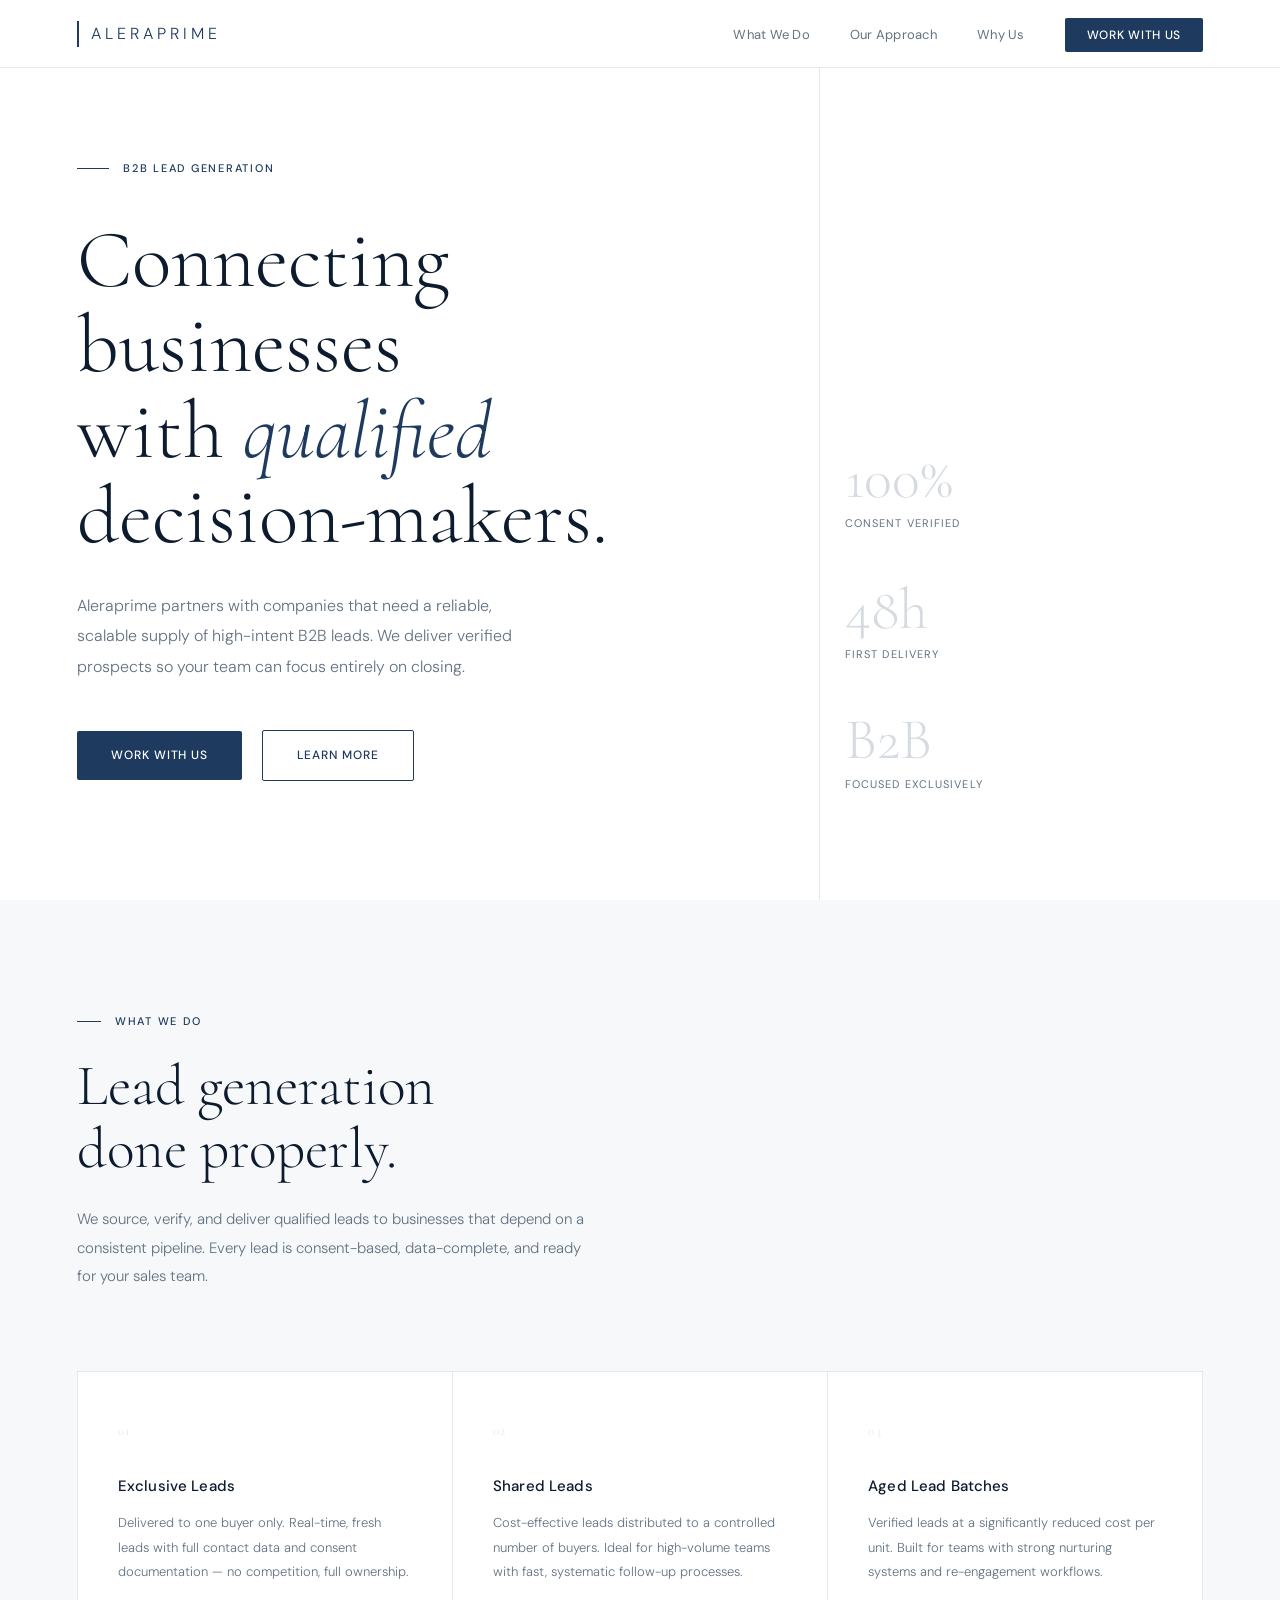
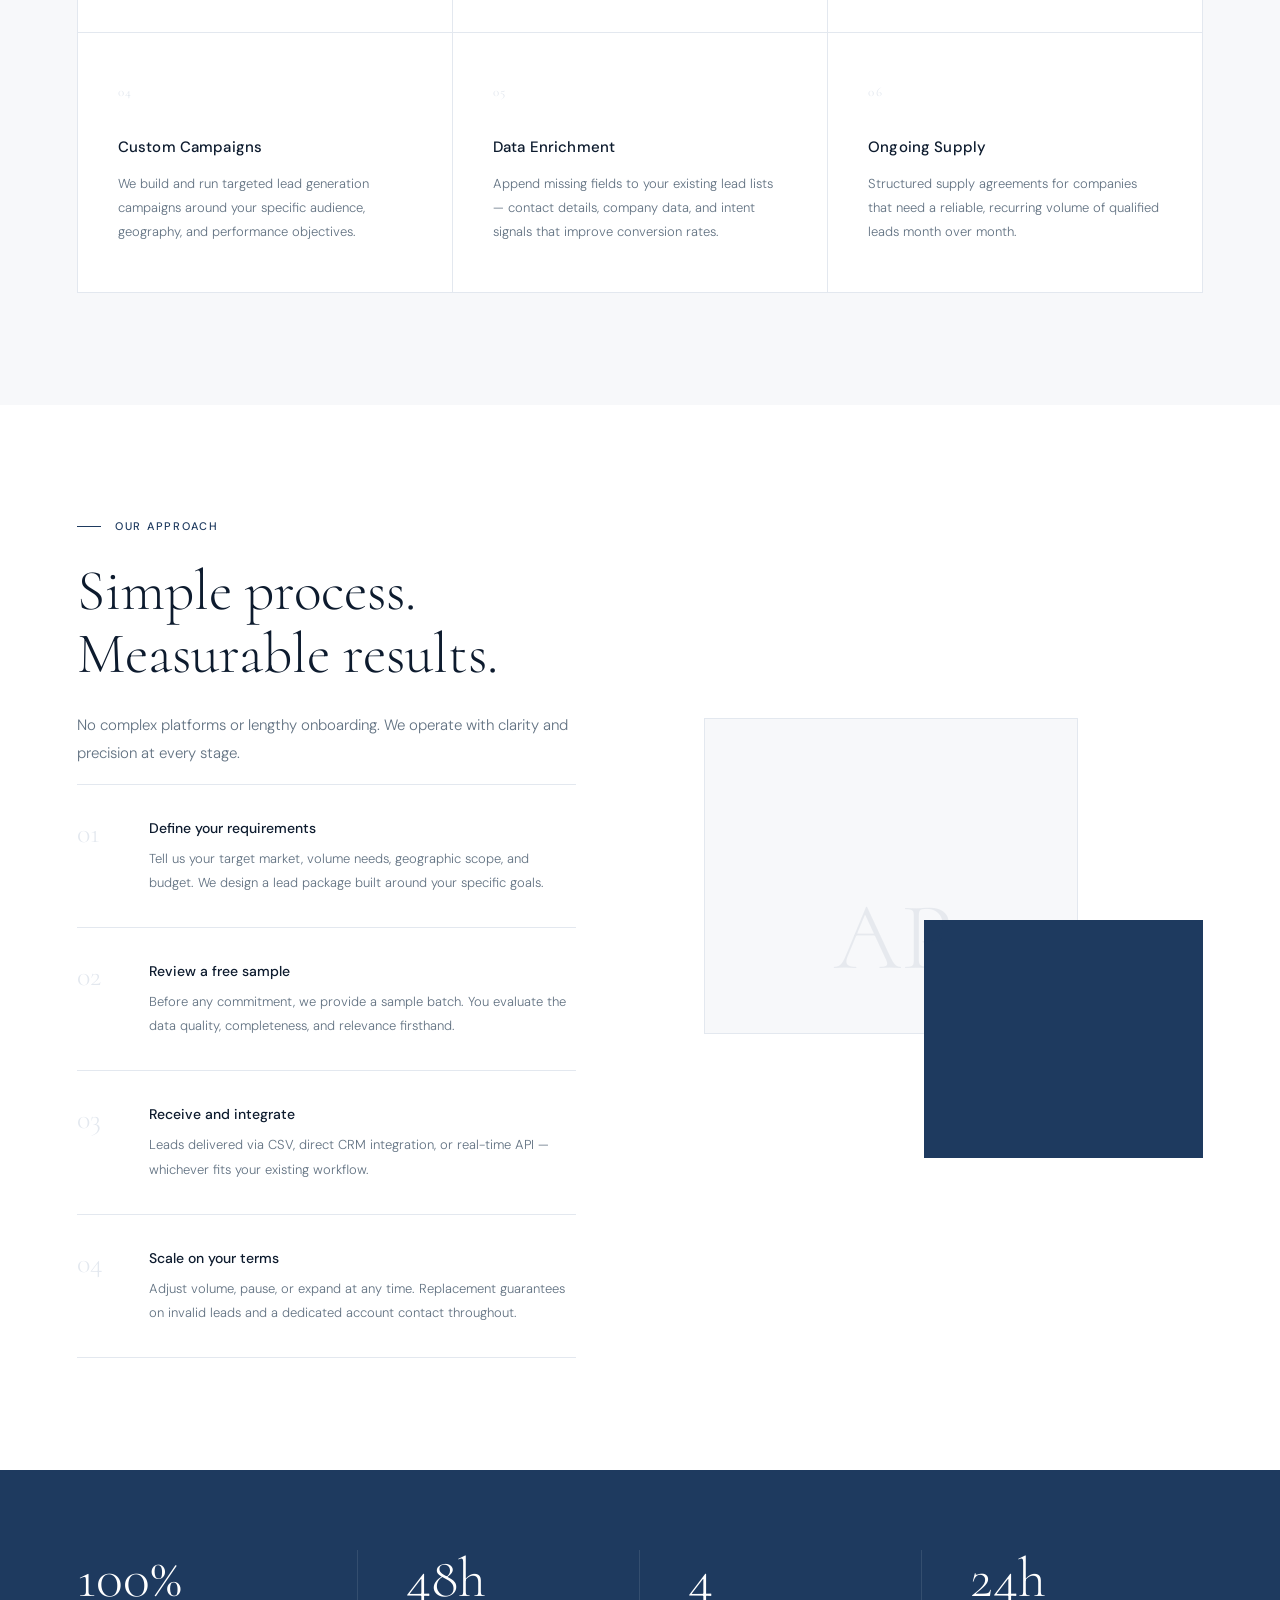
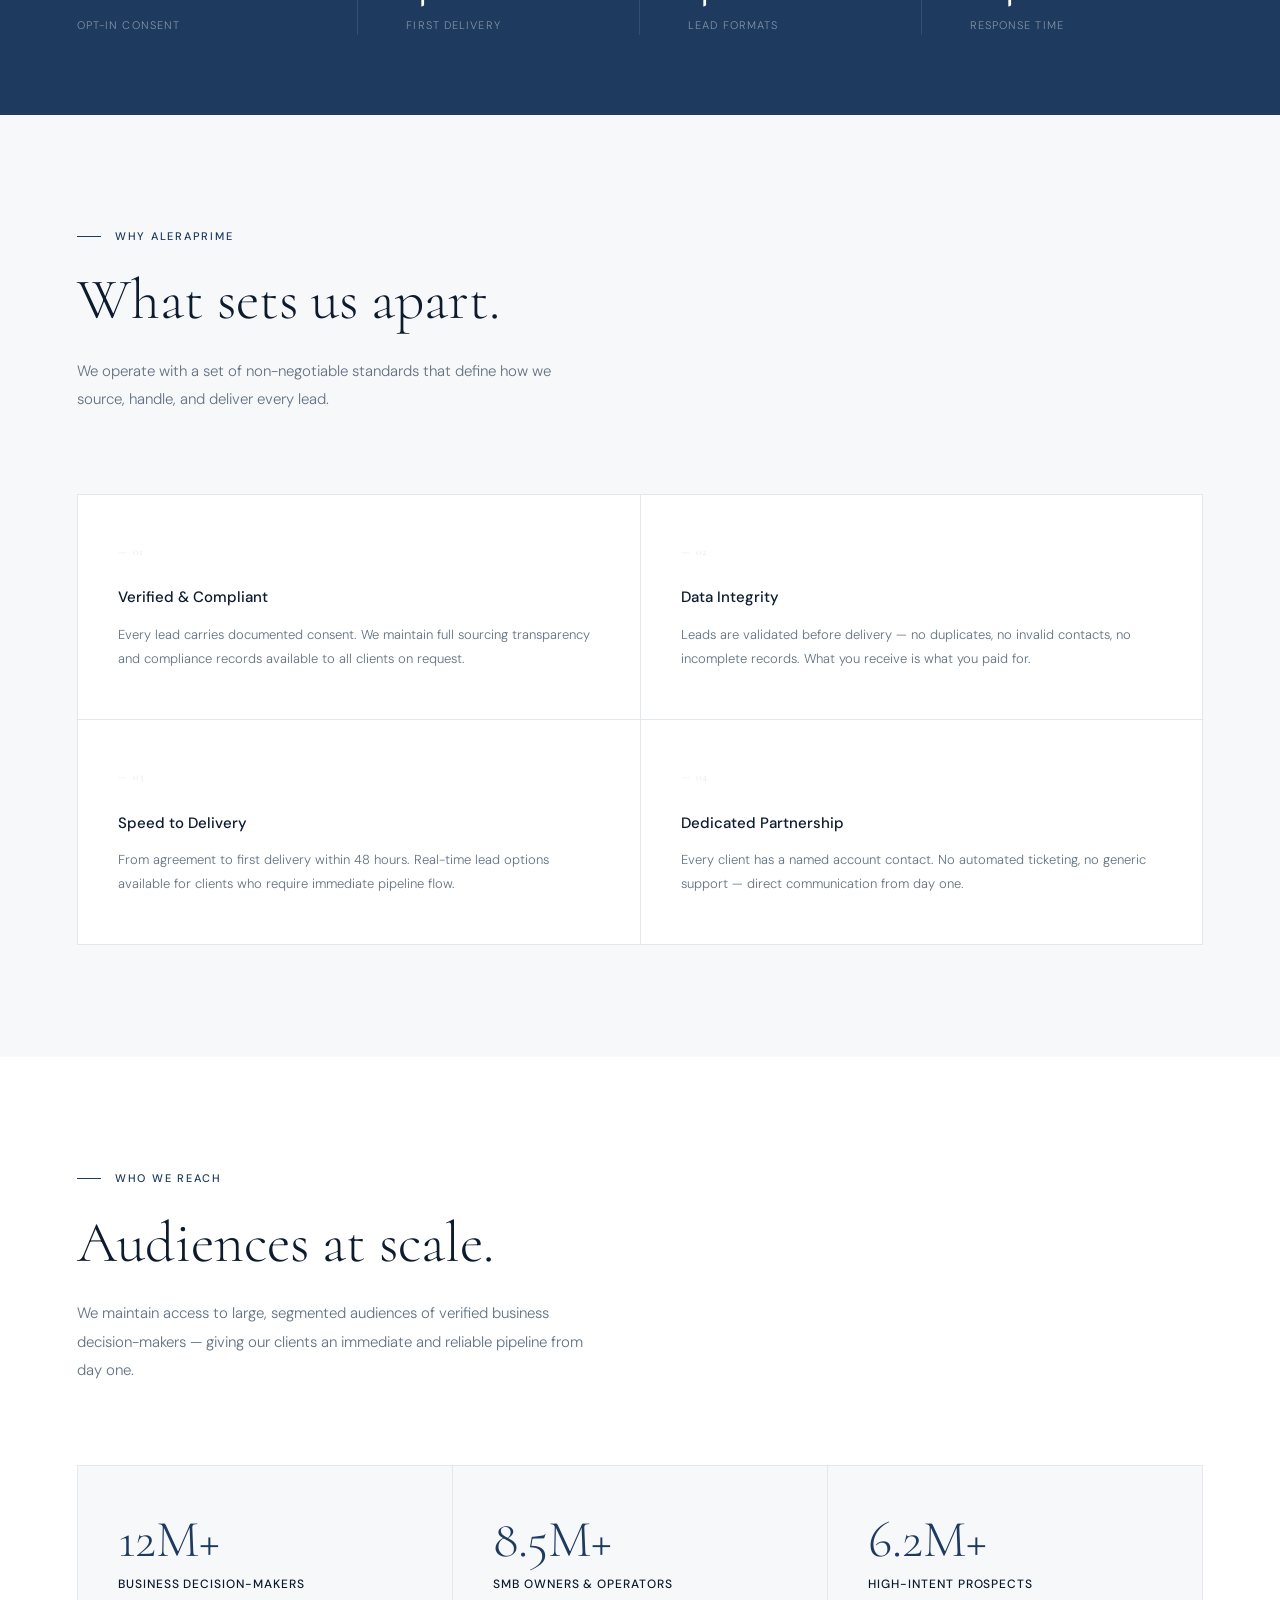
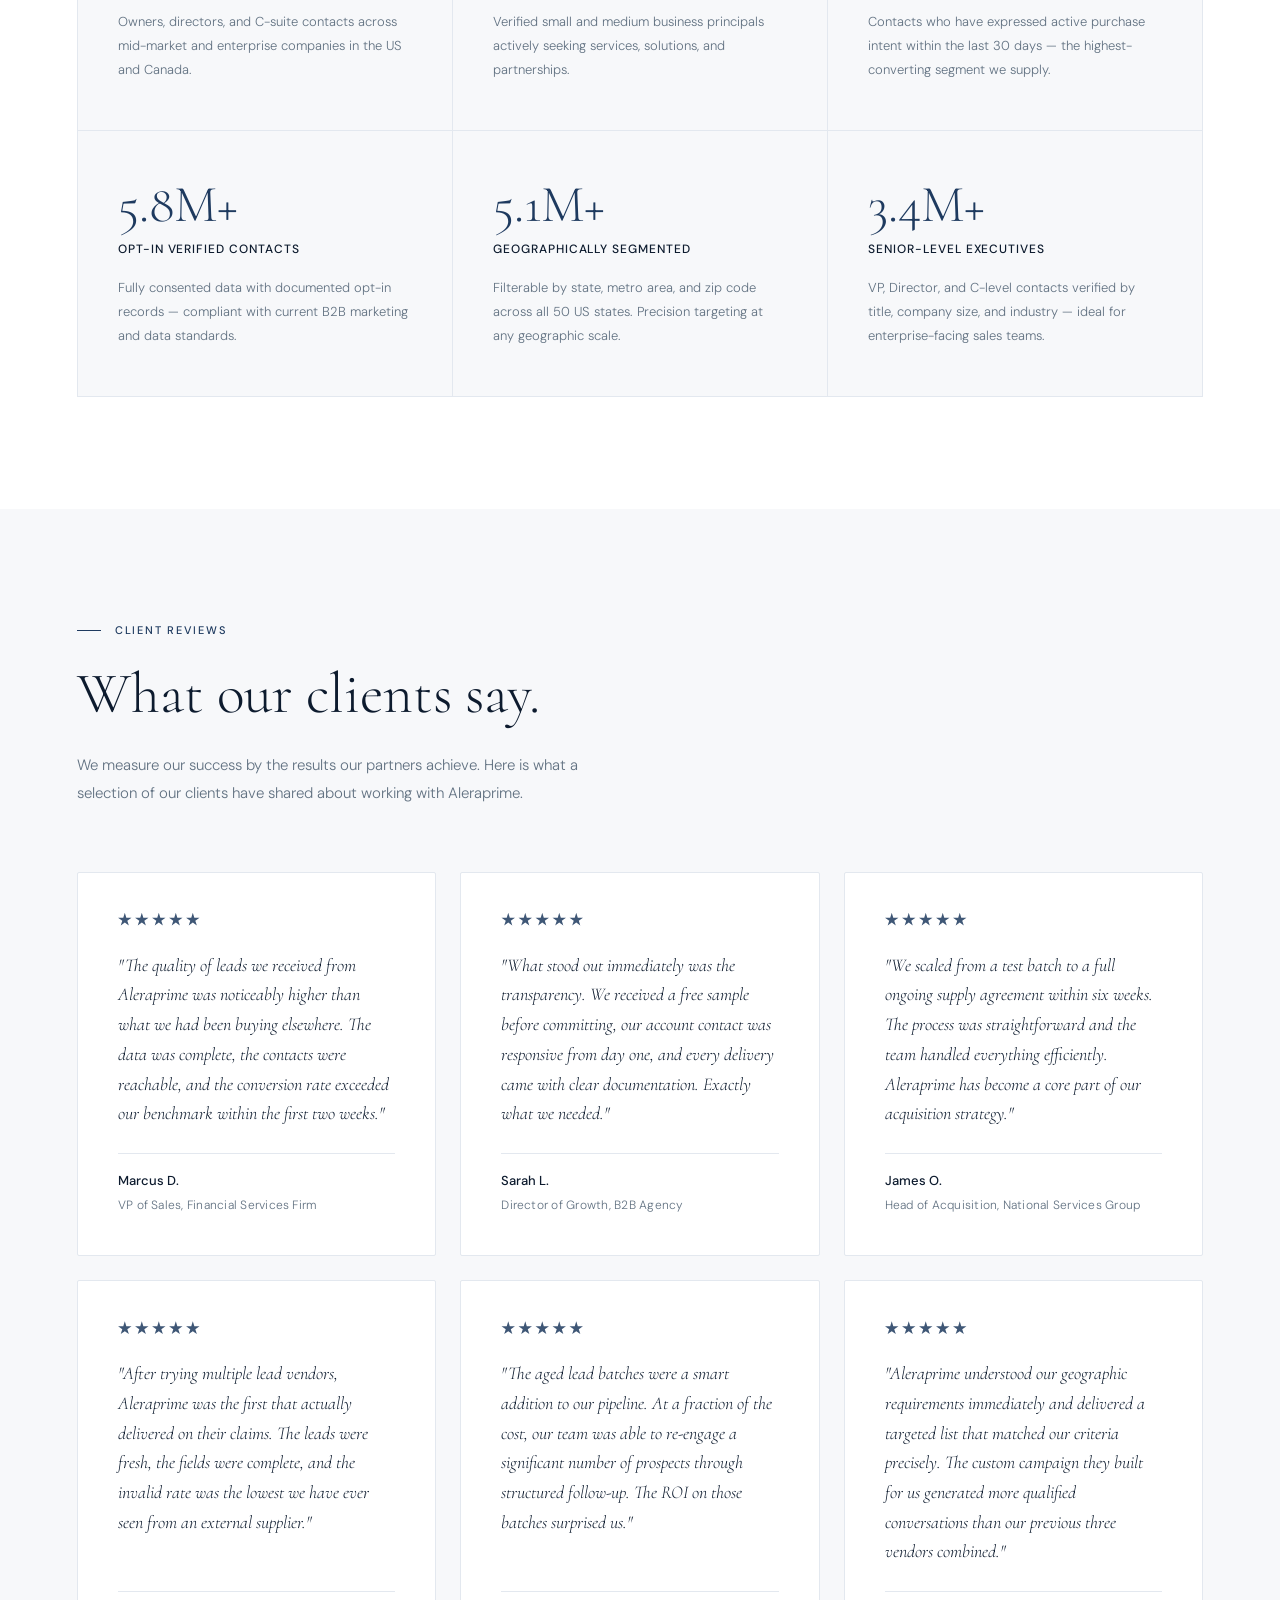
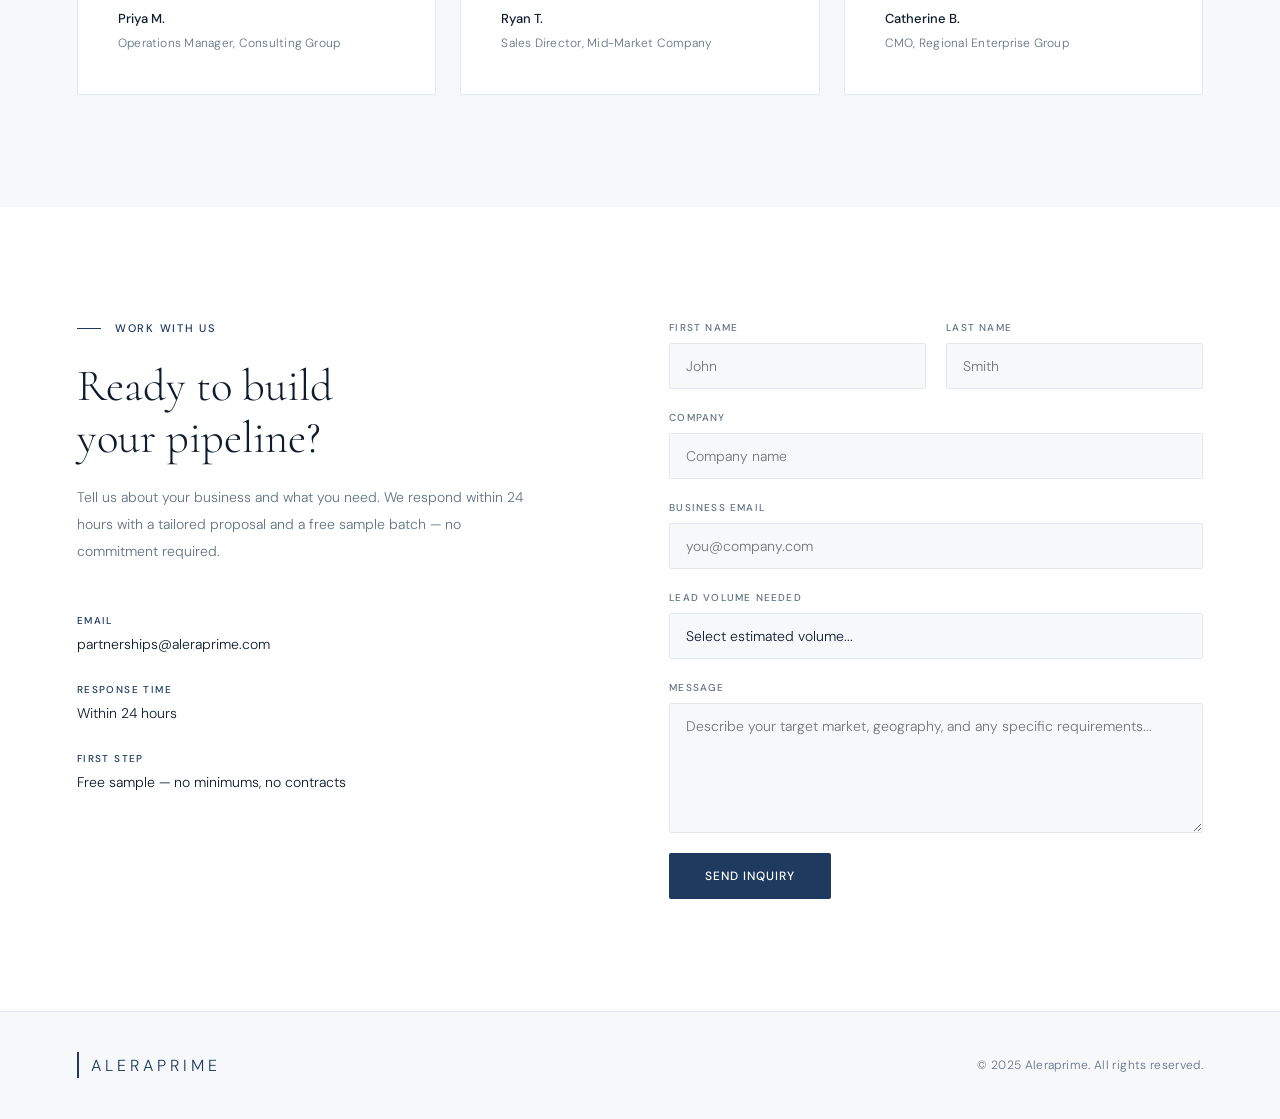
==== index (1).html @ b86bad9f "Add files via upload" ====
<!DOCTYPE html>
<html lang="en">
<head>
<meta charset="UTF-8">
<meta name="viewport" content="width=device-width, initial-scale=1.0">
<title>Aleraprime — B2B Lead Generation</title>
<link rel="preconnect" href="https://fonts.googleapis.com">
<link rel="preconnect" href="https://fonts.gstatic.com" crossorigin>
<link href="https://fonts.googleapis.com/css2?family=Cormorant:ital,wght@0,300;0,400;1,300;1,400&family=DM+Sans:wght@300;400;500&display=swap" rel="stylesheet">
<style>
:root {
  --primary: #1E3A5F;
  --text: #0d1b2e;
  --text-muted: #627282;
  --bg: #f7f8fa;
  --white: #ffffff;
  --border: #e3e8ef;
}

* { margin: 0; padding: 0; box-sizing: border-box; }
html { scroll-behavior: smooth; }
body {
  font-family: 'DM Sans', sans-serif;
  background: var(--white);
  color: var(--text);
  font-size: 16px;
  line-height: 1.7;
  -webkit-font-smoothing: antialiased;
}

/* NAV */
nav {
  position: fixed;
  top: 0; left: 0; right: 0;
  z-index: 100;
  background: rgba(255,255,255,0.96);
  backdrop-filter: blur(16px);
  border-bottom: 0.5px solid var(--border);
  padding: 0 6%;
  height: 68px;
  display: flex;
  align-items: center;
  justify-content: space-between;
}

.logo {
  display: flex;
  align-items: center;
  gap: 12px;
  text-decoration: none;
}

.logo-mark {
  width: 2px;
  height: 26px;
  background: var(--primary);
}

.logo-text {
  font-family: 'DM Sans', sans-serif;
  font-size: 16px;
  font-weight: 300;
  letter-spacing: 4px;
  color: var(--primary);
  text-transform: uppercase;
}

.nav-links {
  display: flex;
  align-items: center;
  gap: 2.5rem;
  list-style: none;
}

.nav-links a {
  text-decoration: none;
  font-size: 13px;
  font-weight: 400;
  color: var(--text-muted);
  letter-spacing: 0.02em;
  transition: color 0.2s;
}

.nav-links a:hover { color: var(--primary); }

.nav-cta {
  padding: 9px 22px;
  background: var(--primary) !important;
  color: white !important;
  border-radius: 2px;
  font-size: 12px !important;
  font-weight: 500 !important;
  letter-spacing: 0.06em !important;
  text-transform: uppercase;
  transition: opacity 0.2s !important;
}
.nav-cta:hover { opacity: 0.82 !important; }

/* HERO */
.hero {
  min-height: 100vh;
  display: flex;
  align-items: center;
  padding: 140px 6% 100px;
  position: relative;
  overflow: hidden;
  background: var(--white);
}

.hero-rule {
  position: absolute;
  top: 0; bottom: 0;
  right: 36%;
  width: 0.5px;
  background: var(--border);
}

.hero-content {
  position: relative;
  max-width: 620px;
}

@keyframes fadeUp {
  from { opacity: 0; transform: translateY(30px); }
  to { opacity: 1; transform: translateY(0); }
}

.hero-eyebrow {
  display: flex;
  align-items: center;
  gap: 14px;
  margin-bottom: 2.5rem;
  opacity: 0;
  animation: fadeUp 0.9s 0.05s ease both;
}

.hero-eyebrow-line {
  width: 32px;
  height: 0.5px;
  background: var(--primary);
}

.hero-eyebrow span {
  font-size: 11px;
  font-weight: 500;
  letter-spacing: 0.16em;
  text-transform: uppercase;
  color: var(--primary);
}

.hero h1 {
  font-family: 'Cormorant', serif;
  font-size: clamp(52px, 6.5vw, 82px);
  font-weight: 300;
  line-height: 1.04;
  color: var(--text);
  margin-bottom: 2rem;
  opacity: 0;
  animation: fadeUp 0.9s 0.15s ease both;
}

.hero h1 em {
  font-style: italic;
  color: var(--primary);
}

.hero-desc {
  font-size: 16px;
  font-weight: 300;
  color: var(--text-muted);
  max-width: 460px;
  margin-bottom: 3rem;
  line-height: 1.9;
  opacity: 0;
  animation: fadeUp 0.9s 0.25s ease both;
}

.hero-actions {
  display: flex;
  gap: 1.25rem;
  align-items: center;
  flex-wrap: wrap;
  opacity: 0;
  animation: fadeUp 0.9s 0.35s ease both;
}

.btn-primary {
  padding: 14px 34px;
  background: var(--primary);
  color: white;
  text-decoration: none;
  font-size: 12px;
  font-weight: 500;
  letter-spacing: 0.08em;
  text-transform: uppercase;
  border-radius: 2px;
  transition: opacity 0.2s, transform 0.2s;
  display: inline-block;
}
.btn-primary:hover { opacity: 0.85; transform: translateY(-1px); }

.btn-ghost {
  padding: 14px 34px;
  color: var(--primary);
  text-decoration: none;
  font-size: 12px;
  font-weight: 500;
  letter-spacing: 0.08em;
  text-transform: uppercase;
  border: 0.5px solid var(--primary);
  border-radius: 2px;
  transition: background 0.2s;
  display: inline-block;
}
.btn-ghost:hover { background: rgba(30,58,95,0.04); }

.hero-right {
  position: absolute;
  right: 6%;
  top: 50%;
  transform: translateY(-50%);
  width: 28%;
  opacity: 0;
  animation: fadeUp 0.9s 0.45s ease both;
}

.hero-right-inner {
  display: flex;
  flex-direction: column;
  gap: 3rem;
}

.h-stat { }

.h-stat .n {
  font-family: 'Cormorant', serif;
  font-size: 58px;
  font-weight: 300;
  color: var(--primary);
  line-height: 1;
  opacity: 0.18;
}

.h-stat .l {
  font-size: 11px;
  font-weight: 400;
  letter-spacing: 0.1em;
  text-transform: uppercase;
  color: var(--text-muted);
  margin-top: 6px;
}

/* SECTION BASE */
section { padding: 112px 6%; }

.s-eyebrow {
  display: flex;
  align-items: center;
  gap: 14px;
  margin-bottom: 1.5rem;
}

.s-eyebrow-line {
  width: 24px;
  height: 0.5px;
  background: var(--primary);
}

.s-eyebrow span {
  font-size: 11px;
  font-weight: 500;
  letter-spacing: 0.16em;
  text-transform: uppercase;
  color: var(--primary);
}

.s-title {
  font-family: 'Cormorant', serif;
  font-size: clamp(36px, 4.5vw, 58px);
  font-weight: 300;
  line-height: 1.1;
  color: var(--text);
  margin-bottom: 1.5rem;
}

.s-sub {
  font-size: 15px;
  font-weight: 300;
  color: var(--text-muted);
  max-width: 520px;
  line-height: 1.9;
}

/* WHAT WE DO */
.wwd { background: var(--bg); }

.wwd-grid {
  display: grid;
  grid-template-columns: repeat(3, 1fr);
  gap: 1px;
  margin-top: 5rem;
  background: var(--border);
  border: 0.5px solid var(--border);
}

.wwd-card {
  background: var(--white);
  padding: 3rem 2.5rem;
  transition: background 0.25s;
  position: relative;
}

.wwd-card:hover { background: #f0f5fb; }

.wwd-card-num {
  font-family: 'Cormorant', serif;
  font-size: 13px;
  font-weight: 400;
  letter-spacing: 0.12em;
  color: var(--border);
  margin-bottom: 2rem;
  display: block;
}

.wwd-card h3 {
  font-size: 15px;
  font-weight: 500;
  color: var(--text);
  margin-bottom: 0.75rem;
  letter-spacing: 0.01em;
}

.wwd-card p {
  font-size: 13px;
  font-weight: 300;
  color: var(--text-muted);
  line-height: 1.85;
}

/* APPROACH */
.approach { background: var(--white); }

.approach-inner {
  display: grid;
  grid-template-columns: 1fr 1fr;
  gap: 8rem;
  align-items: center;
}

.approach-steps {
  display: flex;
  flex-direction: column;
  gap: 0;
  margin-top: 1rem;
}

.a-step {
  display: grid;
  grid-template-columns: 48px 1fr;
  gap: 1.5rem;
  padding: 2rem 0;
  border-bottom: 0.5px solid var(--border);
}

.a-step:first-child { border-top: 0.5px solid var(--border); }

.a-step-num {
  font-family: 'Cormorant', serif;
  font-size: 28px;
  font-weight: 300;
  color: var(--border);
  line-height: 1;
  padding-top: 2px;
}

.a-step h4 {
  font-size: 14px;
  font-weight: 500;
  color: var(--text);
  margin-bottom: 0.4rem;
}

.a-step p {
  font-size: 13px;
  font-weight: 300;
  color: var(--text-muted);
  line-height: 1.85;
}

.approach-visual {
  position: relative;
  height: 440px;
}

.av-block-1 {
  position: absolute;
  top: 0; left: 0;
  width: 75%; height: 72%;
  background: var(--bg);
  border: 0.5px solid var(--border);
}

.av-block-2 {
  position: absolute;
  bottom: 0; right: 0;
  width: 56%; height: 54%;
  background: var(--primary);
}

.av-text {
  position: absolute;
  top: 50%; left: 38%;
  transform: translate(-50%, -50%);
  font-family: 'Cormorant', serif;
  font-size: 96px;
  font-weight: 300;
  color: var(--primary);
  opacity: 0.07;
  white-space: nowrap;
  pointer-events: none;
}

/* METRICS */
.metrics {
  background: var(--primary);
  padding: 80px 6%;
}

.metrics-grid {
  display: grid;
  grid-template-columns: repeat(4, 1fr);
  gap: 0;
}

.m-item {
  padding: 0 3rem;
  border-right: 0.5px solid rgba(255,255,255,0.1);
  text-align: left;
}

.m-item:first-child { padding-left: 0; }
.m-item:last-child { border-right: none; }

.m-item .n {
  font-family: 'Cormorant', serif;
  font-size: 56px;
  font-weight: 300;
  color: white;
  line-height: 1;
  display: block;
}

.m-item .l {
  font-size: 11px;
  font-weight: 300;
  letter-spacing: 0.1em;
  text-transform: uppercase;
  color: rgba(255,255,255,0.45);
  margin-top: 10px;
  display: block;
}

/* VALUES */
.values { background: var(--bg); }

.values-grid {
  display: grid;
  grid-template-columns: repeat(2, 1fr);
  gap: 1px;
  margin-top: 5rem;
  background: var(--border);
  border: 0.5px solid var(--border);
}

.val-card {
  background: var(--white);
  padding: 3rem 2.5rem;
}

.val-card h3 {
  font-size: 15px;
  font-weight: 500;
  color: var(--text);
  margin-bottom: 0.75rem;
}

.val-card p {
  font-size: 13px;
  font-weight: 300;
  color: var(--text-muted);
  line-height: 1.85;
}

.val-num {
  font-family: 'Cormorant', serif;
  font-size: 11px;
  letter-spacing: 0.14em;
  color: var(--border);
  margin-bottom: 1.5rem;
  display: block;
}

/* CONTACT */
.contact { background: var(--white); }

.contact-inner {
  display: grid;
  grid-template-columns: 1fr 1.15fr;
  gap: 8rem;
  align-items: start;
}

.contact-left h3 {
  font-family: 'Cormorant', serif;
  font-size: clamp(32px, 3.5vw, 48px);
  font-weight: 300;
  margin-bottom: 1.25rem;
  line-height: 1.15;
}

.contact-left p {
  font-size: 14px;
  font-weight: 300;
  color: var(--text-muted);
  line-height: 1.9;
  margin-bottom: 3rem;
}

.c-details { display: flex; flex-direction: column; gap: 1.5rem; }

.c-detail { display: flex; flex-direction: column; gap: 4px; }

.c-label {
  font-size: 10px;
  font-weight: 500;
  letter-spacing: 0.14em;
  text-transform: uppercase;
  color: var(--primary);
}

.c-val {
  font-size: 14px;
  font-weight: 300;
  color: var(--text);
}

.contact-form { display: flex; flex-direction: column; gap: 1.25rem; }

.form-row { display: grid; grid-template-columns: 1fr 1fr; gap: 1.25rem; }

.form-group { display: flex; flex-direction: column; gap: 7px; }

.form-group label {
  font-size: 10px;
  font-weight: 500;
  letter-spacing: 0.12em;
  text-transform: uppercase;
  color: var(--text-muted);
}

.form-group input,
.form-group select,
.form-group textarea {
  padding: 13px 16px;
  border: 0.5px solid var(--border);
  border-radius: 2px;
  background: var(--bg);
  font-family: 'DM Sans', sans-serif;
  font-size: 14px;
  font-weight: 300;
  color: var(--text);
  outline: none;
  transition: border-color 0.2s, background 0.2s;
  -webkit-appearance: none;
}

.form-group input:focus,
.form-group select:focus,
.form-group textarea:focus {
  border-color: var(--primary);
  background: var(--white);
}

.form-group textarea { resize: vertical; min-height: 130px; }

.form-submit {
  padding: 15px 36px;
  background: var(--primary);
  color: white;
  border: none;
  border-radius: 2px;
  font-family: 'DM Sans', sans-serif;
  font-size: 12px;
  font-weight: 500;
  letter-spacing: 0.08em;
  text-transform: uppercase;
  cursor: pointer;
  transition: opacity 0.2s;
  align-self: flex-start;
}
.form-submit:hover { opacity: 0.85; }

/* AUDIENCES */
.audiences { background: var(--white); }

.aud-grid {
  display: grid;
  grid-template-columns: repeat(3, 1fr);
  gap: 1px;
  margin-top: 5rem;
  background: var(--border);
  border: 0.5px solid var(--border);
}

.aud-card {
  background: var(--bg);
  padding: 3rem 2.5rem;
  transition: background 0.25s;
}

.aud-card:hover { background: #eef4fb; }

.aud-big {
  font-family: 'Cormorant', serif;
  font-size: 52px;
  font-weight: 300;
  color: var(--primary);
  line-height: 1;
  margin-bottom: 0.5rem;
  display: block;
}

.aud-label {
  font-size: 12px;
  font-weight: 500;
  letter-spacing: 0.08em;
  text-transform: uppercase;
  color: var(--text);
  margin-bottom: 1rem;
  display: block;
}

.aud-desc {
  font-size: 13px;
  font-weight: 300;
  color: var(--text-muted);
  line-height: 1.85;
}

/* REVIEWS */
.reviews { background: var(--bg); }

.reviews-grid {
  display: grid;
  grid-template-columns: repeat(3, 1fr);
  gap: 1.5rem;
  margin-top: 4rem;
}

.r-card {
  background: var(--white);
  border: 0.5px solid var(--border);
  padding: 2.5rem;
  border-radius: 2px;
  display: flex;
  flex-direction: column;
  gap: 1.5rem;
  transition: border-color 0.2s;
}

.r-card:hover { border-color: var(--primary); }

.r-stars {
  display: flex;
  gap: 3px;
}

.r-star {
  width: 14px;
  height: 14px;
  background: var(--primary);
  clip-path: polygon(50% 0%, 61% 35%, 98% 35%, 68% 57%, 79% 91%, 50% 70%, 21% 91%, 32% 57%, 2% 35%, 39% 35%);
  opacity: 0.85;
}

.r-quote {
  font-family: 'Cormorant', serif;
  font-size: 18px;
  font-weight: 300;
  font-style: italic;
  color: var(--text);
  line-height: 1.65;
  flex: 1;
}

.r-author {
  display: flex;
  flex-direction: column;
  gap: 3px;
  padding-top: 1rem;
  border-top: 0.5px solid var(--border);
}

.r-name {
  font-size: 13px;
  font-weight: 500;
  color: var(--text);
}

.r-title {
  font-size: 12px;
  font-weight: 300;
  color: var(--text-muted);
  letter-spacing: 0.02em;
}

/* FOOTER */
footer {
  background: var(--bg);
  border-top: 0.5px solid var(--border);
  padding: 40px 6%;
  display: flex;
  align-items: center;
  justify-content: space-between;
  flex-wrap: wrap;
  gap: 1rem;
}

.footer-copy {
  font-size: 12px;
  font-weight: 300;
  color: var(--text-muted);
  letter-spacing: 0.03em;
}

/* RESPONSIVE */
@media (max-width: 1024px) {
  .wwd-grid { grid-template-columns: repeat(2, 1fr); }
  .metrics-grid { grid-template-columns: repeat(2, 1fr); gap: 2rem; }
  .m-item { border-right: none; padding: 0; }
  .approach-inner { grid-template-columns: 1fr; gap: 4rem; }
  .approach-visual { display: none; }
  .aud-grid { grid-template-columns: repeat(2, 1fr); }
  .reviews-grid { grid-template-columns: repeat(2, 1fr); }
}

@media (max-width: 768px) {
  .hero-right { display: none; }
  .hero-rule { display: none; }
  .contact-inner { grid-template-columns: 1fr; gap: 4rem; }
  .wwd-grid { grid-template-columns: 1fr; }
  .values-grid { grid-template-columns: 1fr; }
  .form-row { grid-template-columns: 1fr; }
  .nav-links { display: none; }
  .aud-grid { grid-template-columns: 1fr; }
  .reviews-grid { grid-template-columns: 1fr; }
}
</style>
</head>
<body>

<nav>
  <a href="#" class="logo">
    <div class="logo-mark"></div>
    <span class="logo-text">Aleraprime</span>
  </a>
  <ul class="nav-links">
    <li><a href="#wwd">What We Do</a></li>
    <li><a href="#approach">Our Approach</a></li>
    <li><a href="#values">Why Us</a></li>
    <li><a href="#contact" class="nav-cta">Work With Us</a></li>
  </ul>
</nav>

<!-- HERO -->
<section class="hero">
  <div class="hero-rule"></div>
  <div class="hero-content">
    <div class="hero-eyebrow">
      <div class="hero-eyebrow-line"></div>
      <span>B2B Lead Generation</span>
    </div>
    <h1>Connecting businesses<br>with <em>qualified</em><br>decision-makers.</h1>
    <p class="hero-desc">Aleraprime partners with companies that need a reliable, scalable supply of high-intent B2B leads. We deliver verified prospects so your team can focus entirely on closing.</p>
    <div class="hero-actions">
      <a href="#contact" class="btn-primary">Work With Us</a>
      <a href="#wwd" class="btn-ghost">Learn More</a>
    </div>
  </div>
  <div class="hero-right">
    <div class="hero-right-inner">
      <div class="h-stat">
        <div class="n">100%</div>
        <div class="l">Consent verified</div>
      </div>
      <div class="h-stat">
        <div class="n">48h</div>
        <div class="l">First delivery</div>
      </div>
      <div class="h-stat">
        <div class="n">B2B</div>
        <div class="l">Focused exclusively</div>
      </div>
    </div>
  </div>
</section>

<!-- WHAT WE DO -->
<section class="wwd" id="wwd">
  <div class="s-eyebrow">
    <div class="s-eyebrow-line"></div>
    <span>What we do</span>
  </div>
  <h2 class="s-title">Lead generation<br>done properly.</h2>
  <p class="s-sub">We source, verify, and deliver qualified leads to businesses that depend on a consistent pipeline. Every lead is consent-based, data-complete, and ready for your sales team.</p>
  <div class="wwd-grid">
    <div class="wwd-card">
      <span class="wwd-card-num">01</span>
      <h3>Exclusive Leads</h3>
      <p>Delivered to one buyer only. Real-time, fresh leads with full contact data and consent documentation — no competition, full ownership.</p>
    </div>
    <div class="wwd-card">
      <span class="wwd-card-num">02</span>
      <h3>Shared Leads</h3>
      <p>Cost-effective leads distributed to a controlled number of buyers. Ideal for high-volume teams with fast, systematic follow-up processes.</p>
    </div>
    <div class="wwd-card">
      <span class="wwd-card-num">03</span>
      <h3>Aged Lead Batches</h3>
      <p>Verified leads at a significantly reduced cost per unit. Built for teams with strong nurturing systems and re-engagement workflows.</p>
    </div>
    <div class="wwd-card">
      <span class="wwd-card-num">04</span>
      <h3>Custom Campaigns</h3>
      <p>We build and run targeted lead generation campaigns around your specific audience, geography, and performance objectives.</p>
    </div>
    <div class="wwd-card">
      <span class="wwd-card-num">05</span>
      <h3>Data Enrichment</h3>
      <p>Append missing fields to your existing lead lists — contact details, company data, and intent signals that improve conversion rates.</p>
    </div>
    <div class="wwd-card">
      <span class="wwd-card-num">06</span>
      <h3>Ongoing Supply</h3>
      <p>Structured supply agreements for companies that need a reliable, recurring volume of qualified leads month over month.</p>
    </div>
  </div>
</section>

<!-- APPROACH -->
<section class="approach" id="approach">
  <div class="approach-inner">
    <div>
      <div class="s-eyebrow">
        <div class="s-eyebrow-line"></div>
        <span>Our approach</span>
      </div>
      <h2 class="s-title">Simple process.<br>Measurable results.</h2>
      <p class="s-sub" style="margin-bottom:0">No complex platforms or lengthy onboarding. We operate with clarity and precision at every stage.</p>
      <div class="approach-steps">
        <div class="a-step">
          <div class="a-step-num">01</div>
          <div>
            <h4>Define your requirements</h4>
            <p>Tell us your target market, volume needs, geographic scope, and budget. We design a lead package built around your specific goals.</p>
          </div>
        </div>
        <div class="a-step">
          <div class="a-step-num">02</div>
          <div>
            <h4>Review a free sample</h4>
            <p>Before any commitment, we provide a sample batch. You evaluate the data quality, completeness, and relevance firsthand.</p>
          </div>
        </div>
        <div class="a-step">
          <div class="a-step-num">03</div>
          <div>
            <h4>Receive and integrate</h4>
            <p>Leads delivered via CSV, direct CRM integration, or real-time API — whichever fits your existing workflow.</p>
          </div>
        </div>
        <div class="a-step">
          <div class="a-step-num">04</div>
          <div>
            <h4>Scale on your terms</h4>
            <p>Adjust volume, pause, or expand at any time. Replacement guarantees on invalid leads and a dedicated account contact throughout.</p>
          </div>
        </div>
      </div>
    </div>
    <div class="approach-visual">
      <div class="av-block-1"></div>
      <div class="av-block-2"></div>
      <div class="av-text">AP</div>
    </div>
  </div>
</section>

<!-- METRICS -->
<div class="metrics">
  <div class="metrics-grid">
    <div class="m-item">
      <span class="n">100%</span>
      <span class="l">Opt-in consent</span>
    </div>
    <div class="m-item">
      <span class="n">48h</span>
      <span class="l">First delivery</span>
    </div>
    <div class="m-item">
      <span class="n">4</span>
      <span class="l">Lead formats</span>
    </div>
    <div class="m-item">
      <span class="n">24h</span>
      <span class="l">Response time</span>
    </div>
  </div>
</div>

<!-- VALUES -->
<section class="values" id="values">
  <div class="s-eyebrow">
    <div class="s-eyebrow-line"></div>
    <span>Why Aleraprime</span>
  </div>
  <h2 class="s-title">What sets us apart.</h2>
  <p class="s-sub">We operate with a set of non-negotiable standards that define how we source, handle, and deliver every lead.</p>
  <div class="values-grid">
    <div class="val-card">
      <span class="val-num">— 01</span>
      <h3>Verified & Compliant</h3>
      <p>Every lead carries documented consent. We maintain full sourcing transparency and compliance records available to all clients on request.</p>
    </div>
    <div class="val-card">
      <span class="val-num">— 02</span>
      <h3>Data Integrity</h3>
      <p>Leads are validated before delivery — no duplicates, no invalid contacts, no incomplete records. What you receive is what you paid for.</p>
    </div>
    <div class="val-card">
      <span class="val-num">— 03</span>
      <h3>Speed to Delivery</h3>
      <p>From agreement to first delivery within 48 hours. Real-time lead options available for clients who require immediate pipeline flow.</p>
    </div>
    <div class="val-card">
      <span class="val-num">— 04</span>
      <h3>Dedicated Partnership</h3>
      <p>Every client has a named account contact. No automated ticketing, no generic support — direct communication from day one.</p>
    </div>
  </div>
</section>

<!-- AUDIENCES -->
<section class="audiences" id="audiences">
  <div class="s-eyebrow">
    <div class="s-eyebrow-line"></div>
    <span>Who we reach</span>
  </div>
  <h2 class="s-title">Audiences at scale.</h2>
  <p class="s-sub">We maintain access to large, segmented audiences of verified business decision-makers — giving our clients an immediate and reliable pipeline from day one.</p>
  <div class="aud-grid">
    <div class="aud-card">
      <span class="aud-big">12M+</span>
      <span class="aud-label">Business decision-makers</span>
      <p class="aud-desc">Owners, directors, and C-suite contacts across mid-market and enterprise companies in the US and Canada.</p>
    </div>
    <div class="aud-card">
      <span class="aud-big">8.5M+</span>
      <span class="aud-label">SMB owners & operators</span>
      <p class="aud-desc">Verified small and medium business principals actively seeking services, solutions, and partnerships.</p>
    </div>
    <div class="aud-card">
      <span class="aud-big">6.2M+</span>
      <span class="aud-label">High-intent prospects</span>
      <p class="aud-desc">Contacts who have expressed active purchase intent within the last 30 days — the highest-converting segment we supply.</p>
    </div>
    <div class="aud-card">
      <span class="aud-big">5.8M+</span>
      <span class="aud-label">Opt-in verified contacts</span>
      <p class="aud-desc">Fully consented data with documented opt-in records — compliant with current B2B marketing and data standards.</p>
    </div>
    <div class="aud-card">
      <span class="aud-big">5.1M+</span>
      <span class="aud-label">Geographically segmented</span>
      <p class="aud-desc">Filterable by state, metro area, and zip code across all 50 US states. Precision targeting at any geographic scale.</p>
    </div>
    <div class="aud-card">
      <span class="aud-big">3.4M+</span>
      <span class="aud-label">Senior-level executives</span>
      <p class="aud-desc">VP, Director, and C-level contacts verified by title, company size, and industry — ideal for enterprise-facing sales teams.</p>
    </div>
  </div>
</section>

<!-- REVIEWS -->
<section class="reviews" id="reviews">
  <div class="s-eyebrow">
    <div class="s-eyebrow-line"></div>
    <span>Client reviews</span>
  </div>
  <h2 class="s-title">What our clients say.</h2>
  <p class="s-sub">We measure our success by the results our partners achieve. Here is what a selection of our clients have shared about working with Aleraprime.</p>
  <div class="reviews-grid">
    <div class="r-card">
      <div class="r-stars">
        <div class="r-star"></div><div class="r-star"></div><div class="r-star"></div><div class="r-star"></div><div class="r-star"></div>
      </div>
      <p class="r-quote">"The quality of leads we received from Aleraprime was noticeably higher than what we had been buying elsewhere. The data was complete, the contacts were reachable, and the conversion rate exceeded our benchmark within the first two weeks."</p>
      <div class="r-author">
        <span class="r-name">Marcus D.</span>
        <span class="r-title">VP of Sales, Financial Services Firm</span>
      </div>
    </div>
    <div class="r-card">
      <div class="r-stars">
        <div class="r-star"></div><div class="r-star"></div><div class="r-star"></div><div class="r-star"></div><div class="r-star"></div>
      </div>
      <p class="r-quote">"What stood out immediately was the transparency. We received a free sample before committing, our account contact was responsive from day one, and every delivery came with clear documentation. Exactly what we needed."</p>
      <div class="r-author">
        <span class="r-name">Sarah L.</span>
        <span class="r-title">Director of Growth, B2B Agency</span>
      </div>
    </div>
    <div class="r-card">
      <div class="r-stars">
        <div class="r-star"></div><div class="r-star"></div><div class="r-star"></div><div class="r-star"></div><div class="r-star"></div>
      </div>
      <p class="r-quote">"We scaled from a test batch to a full ongoing supply agreement within six weeks. The process was straightforward and the team handled everything efficiently. Aleraprime has become a core part of our acquisition strategy."</p>
      <div class="r-author">
        <span class="r-name">James O.</span>
        <span class="r-title">Head of Acquisition, National Services Group</span>
      </div>
    </div>
    <div class="r-card">
      <div class="r-stars">
        <div class="r-star"></div><div class="r-star"></div><div class="r-star"></div><div class="r-star"></div><div class="r-star"></div>
      </div>
      <p class="r-quote">"After trying multiple lead vendors, Aleraprime was the first that actually delivered on their claims. The leads were fresh, the fields were complete, and the invalid rate was the lowest we have ever seen from an external supplier."</p>
      <div class="r-author">
        <span class="r-name">Priya M.</span>
        <span class="r-title">Operations Manager, Consulting Group</span>
      </div>
    </div>
    <div class="r-card">
      <div class="r-stars">
        <div class="r-star"></div><div class="r-star"></div><div class="r-star"></div><div class="r-star"></div><div class="r-star"></div>
      </div>
      <p class="r-quote">"The aged lead batches were a smart addition to our pipeline. At a fraction of the cost, our team was able to re-engage a significant number of prospects through structured follow-up. The ROI on those batches surprised us."</p>
      <div class="r-author">
        <span class="r-name">Ryan T.</span>
        <span class="r-title">Sales Director, Mid-Market Company</span>
      </div>
    </div>
    <div class="r-card">
      <div class="r-stars">
        <div class="r-star"></div><div class="r-star"></div><div class="r-star"></div><div class="r-star"></div><div class="r-star"></div>
      </div>
      <p class="r-quote">"Aleraprime understood our geographic requirements immediately and delivered a targeted list that matched our criteria precisely. The custom campaign they built for us generated more qualified conversations than our previous three vendors combined."</p>
      <div class="r-author">
        <span class="r-name">Catherine B.</span>
        <span class="r-title">CMO, Regional Enterprise Group</span>
      </div>
    </div>
  </div>
</section>

<!-- CONTACT -->
<section class="contact" id="contact">
  <div class="contact-inner">
    <div class="contact-left">
      <div class="s-eyebrow">
        <div class="s-eyebrow-line"></div>
        <span>Work with us</span>
      </div>
      <h3>Ready to build<br>your pipeline?</h3>
      <p>Tell us about your business and what you need. We respond within 24 hours with a tailored proposal and a free sample batch — no commitment required.</p>
      <div class="c-details">
        <div class="c-detail">
          <span class="c-label">Email</span>
          <span class="c-val">partnerships@aleraprime.com</span>
        </div>
        <div class="c-detail">
          <span class="c-label">Response time</span>
          <span class="c-val">Within 24 hours</span>
        </div>
        <div class="c-detail">
          <span class="c-label">First step</span>
          <span class="c-val">Free sample — no minimums, no contracts</span>
        </div>
      </div>
    </div>
    <div class="contact-form">
      <div id="form-success" style="display:none;padding:1.5rem;background:#eaf3de;border:0.5px solid #639922;border-radius:3px;color:#3B6D11;font-size:14px;">Thank you — we have received your inquiry and will respond within 24 hours.</div>
      <div class="form-row">
        <div class="form-group">
          <label>First name</label>
          <input type="text" name="firstname" placeholder="John">
        </div>
        <div class="form-group">
          <label>Last name</label>
          <input type="text" name="lastname" placeholder="Smith">
        </div>
      </div>
      <div class="form-group">
        <label>Company</label>
        <input type="text" name="company" placeholder="Company name">
      </div>
      <div class="form-group">
        <label>Business email</label>
        <input type="email" name="email" placeholder="you@company.com">
      </div>
      <div class="form-group">
        <label>Lead volume needed</label>
        <select name="volume">
          <option value="">Select estimated volume...</option>
          <option>Under 500 leads</option>
          <option>500 – 2,000 leads</option>
          <option>2,000 – 10,000 leads</option>
          <option>10,000+ / ongoing supply</option>
        </select>
      </div>
      <div class="form-group">
        <label>Message</label>
        <textarea name="message" placeholder="Describe your target market, geography, and any specific requirements..."></textarea>
      </div>
      <button class="form-submit" id="submit-btn">Send Inquiry</button>
    </div>
    <script>
    const btn = document.getElementById('submit-btn');
    const success = document.getElementById('form-success');
    const inputs = document.querySelectorAll('.contact-form input, .contact-form select, .contact-form textarea');
    btn.addEventListener('click', async function(e) {
      e.preventDefault();
      const data = {};
      inputs.forEach(i => { if(i.name) data[i.name] = i.value; });
      btn.textContent = 'Sending...';
      btn.disabled = true;
      try {
        const res = await fetch('https://formspree.io/f/xredwboz', {
          method: 'POST',
          headers: {'Content-Type': 'application/json', 'Accept': 'application/json'},
          body: JSON.stringify(data)
        });
        if(res.ok) {
          success.style.display = 'block';
          inputs.forEach(i => i.value = '');
          btn.style.display = 'none';
        } else {
          btn.textContent = 'Send Inquiry';
          btn.disabled = false;
        }
      } catch(err) {
        btn.textContent = 'Send Inquiry';
        btn.disabled = false;
      }
    });
    </script>
    </div>
  </div>
</section>

<!-- FOOTER -->
<footer>
  <a href="#" class="logo">
    <div class="logo-mark"></div>
    <span class="logo-text">Aleraprime</span>
  </a>
  <span class="footer-copy">© 2025 Aleraprime. All rights reserved.</span>
</footer>

</body>
</html>
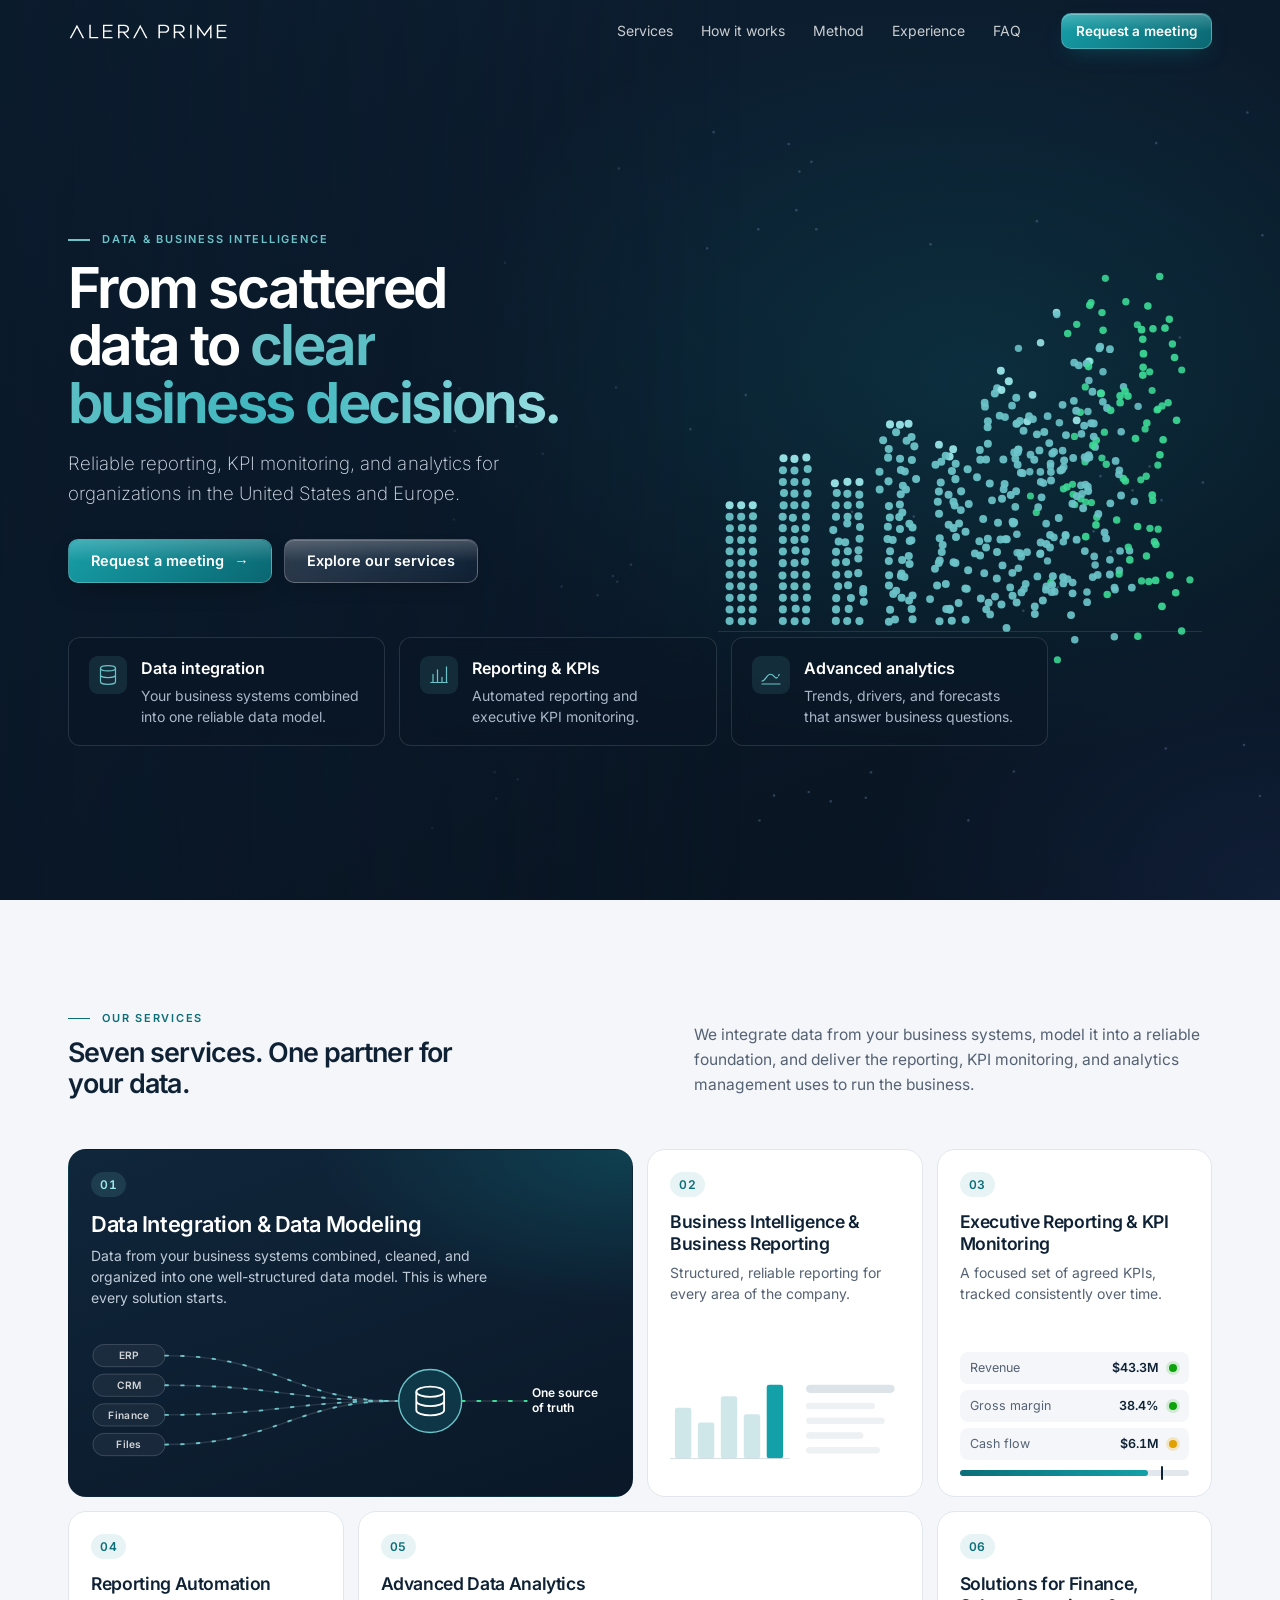
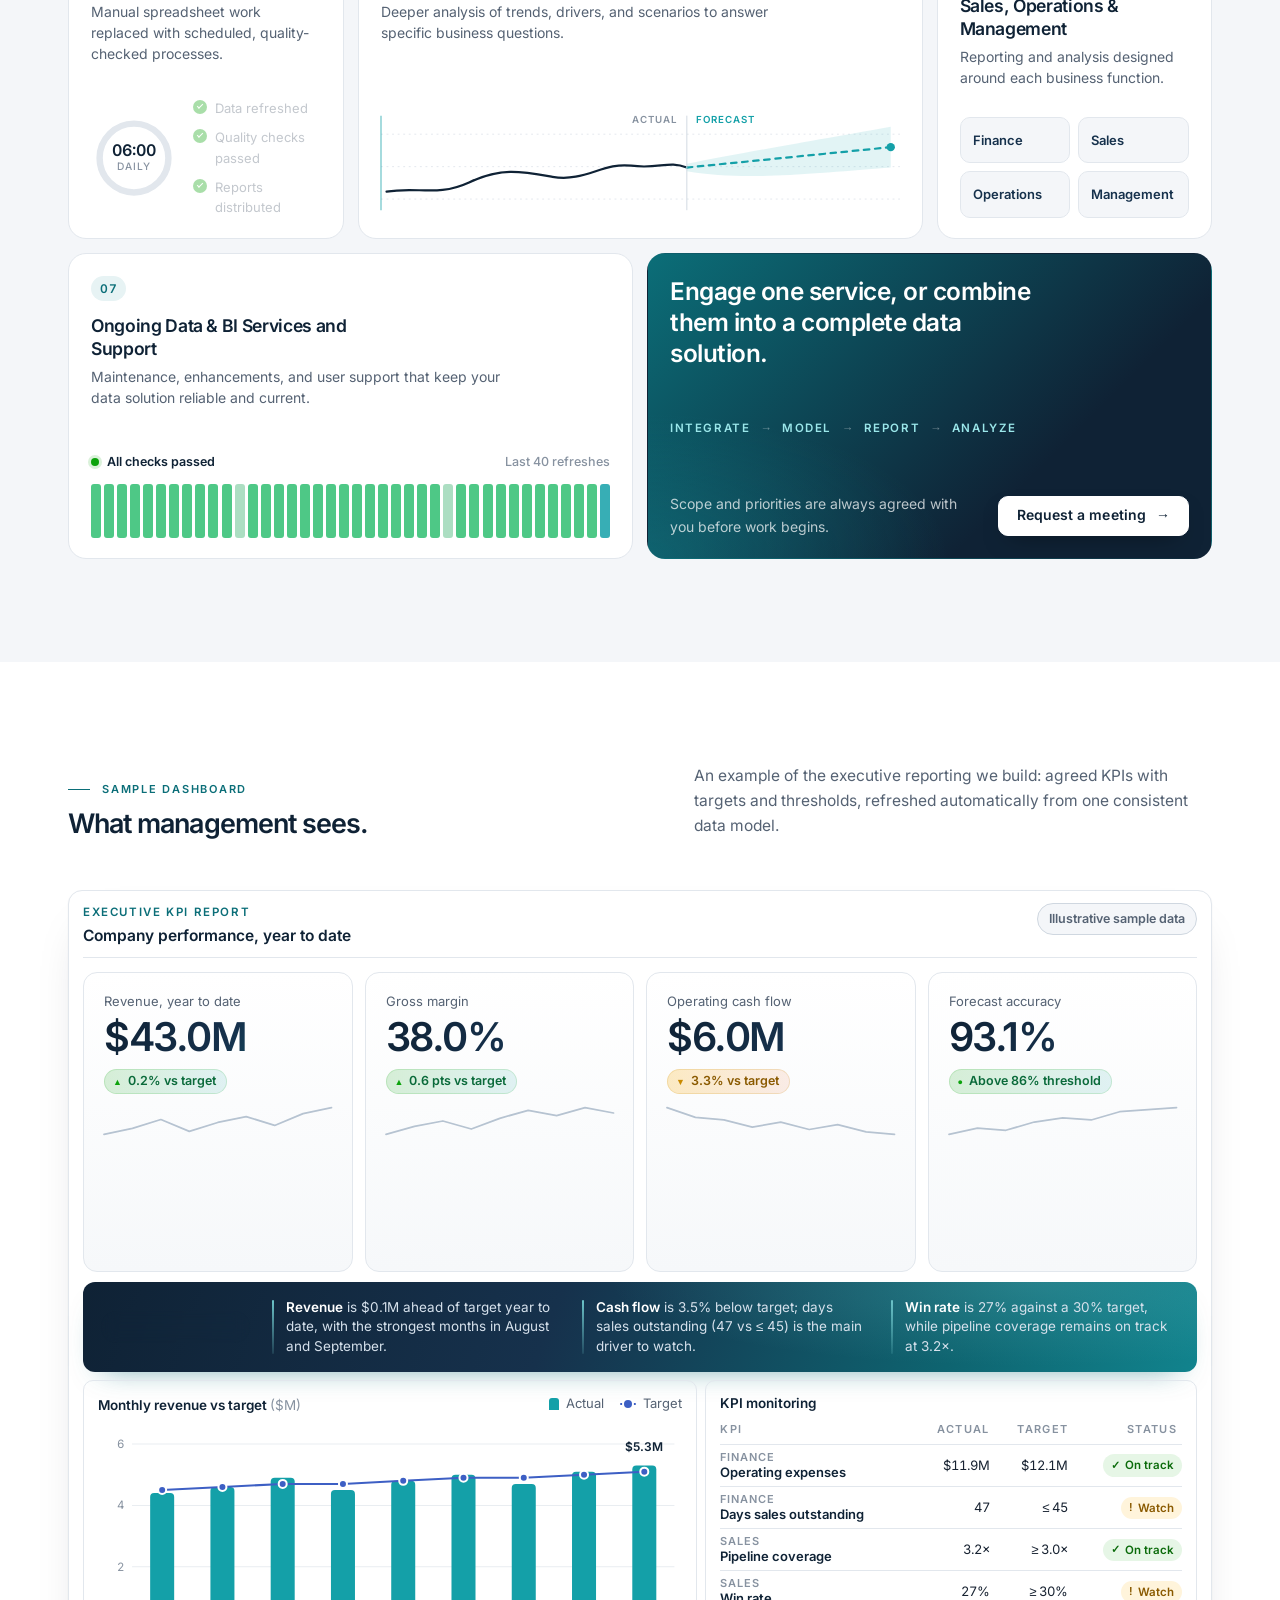
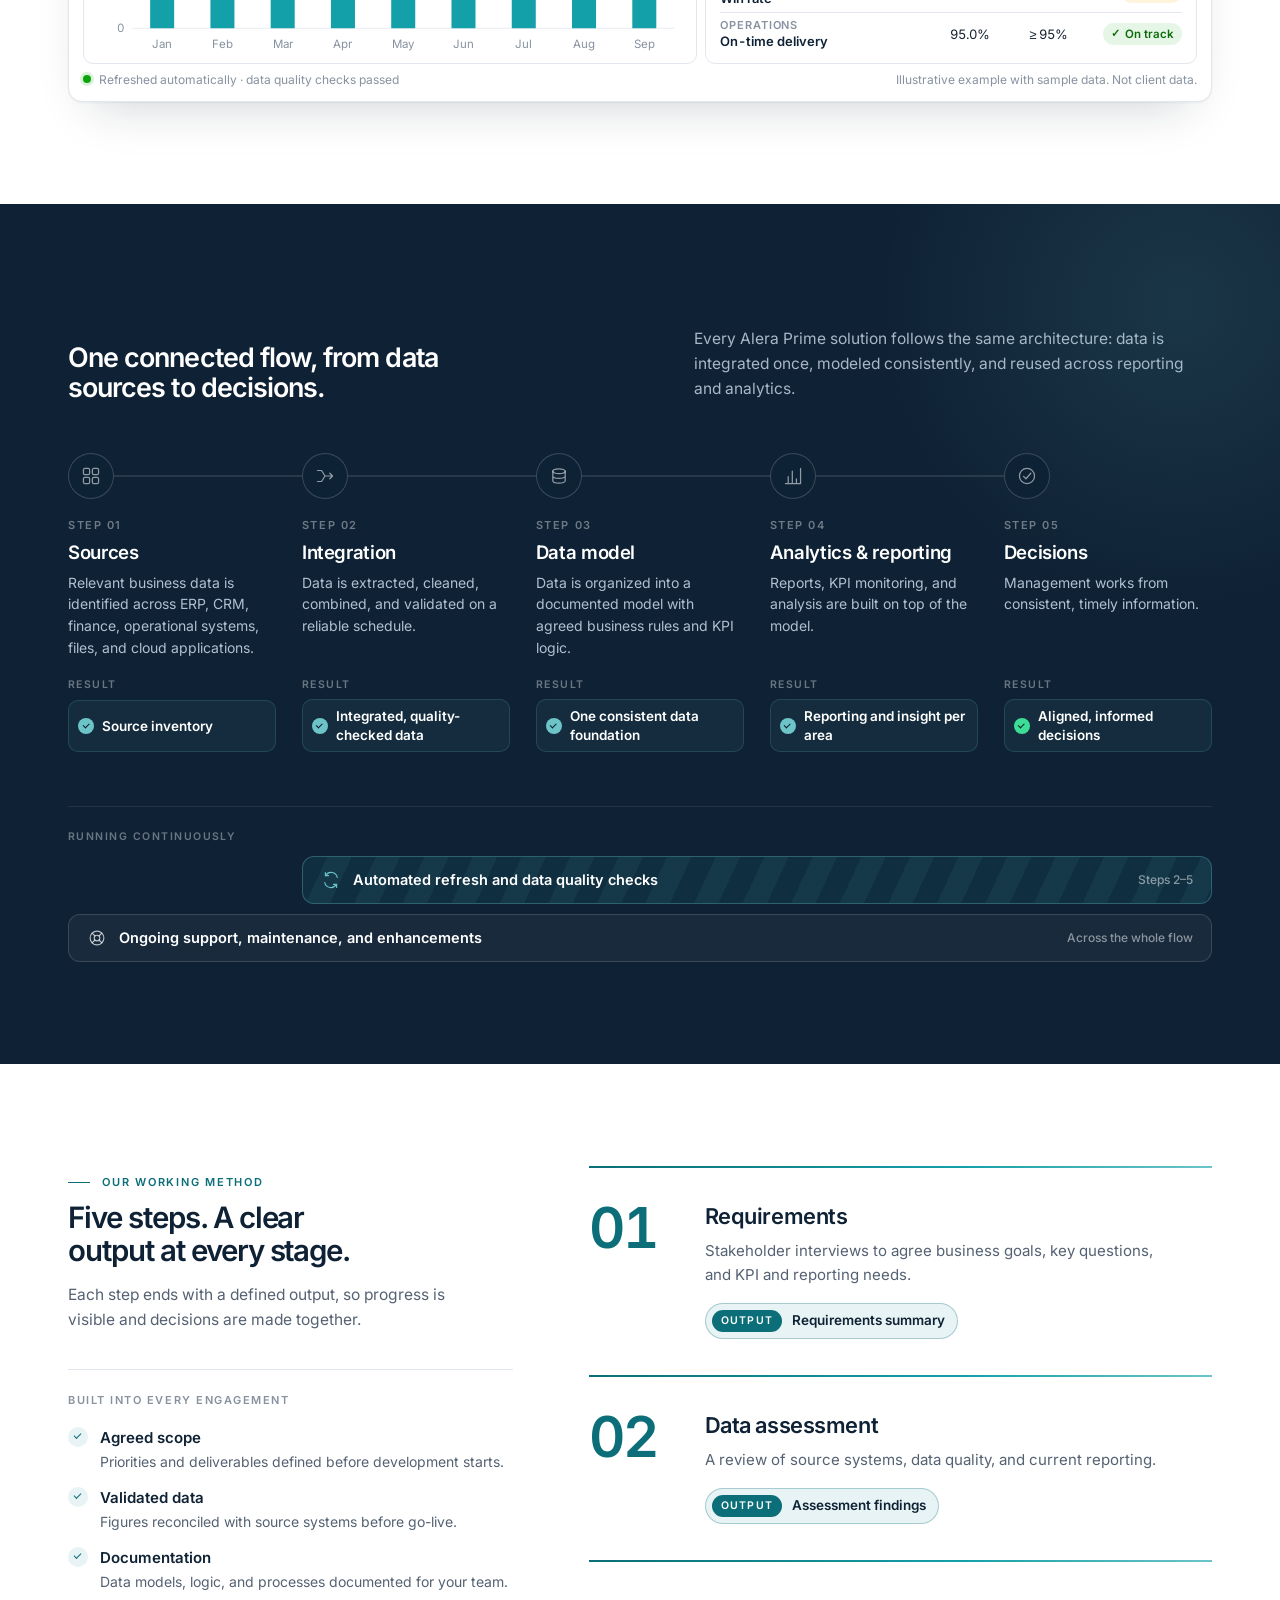
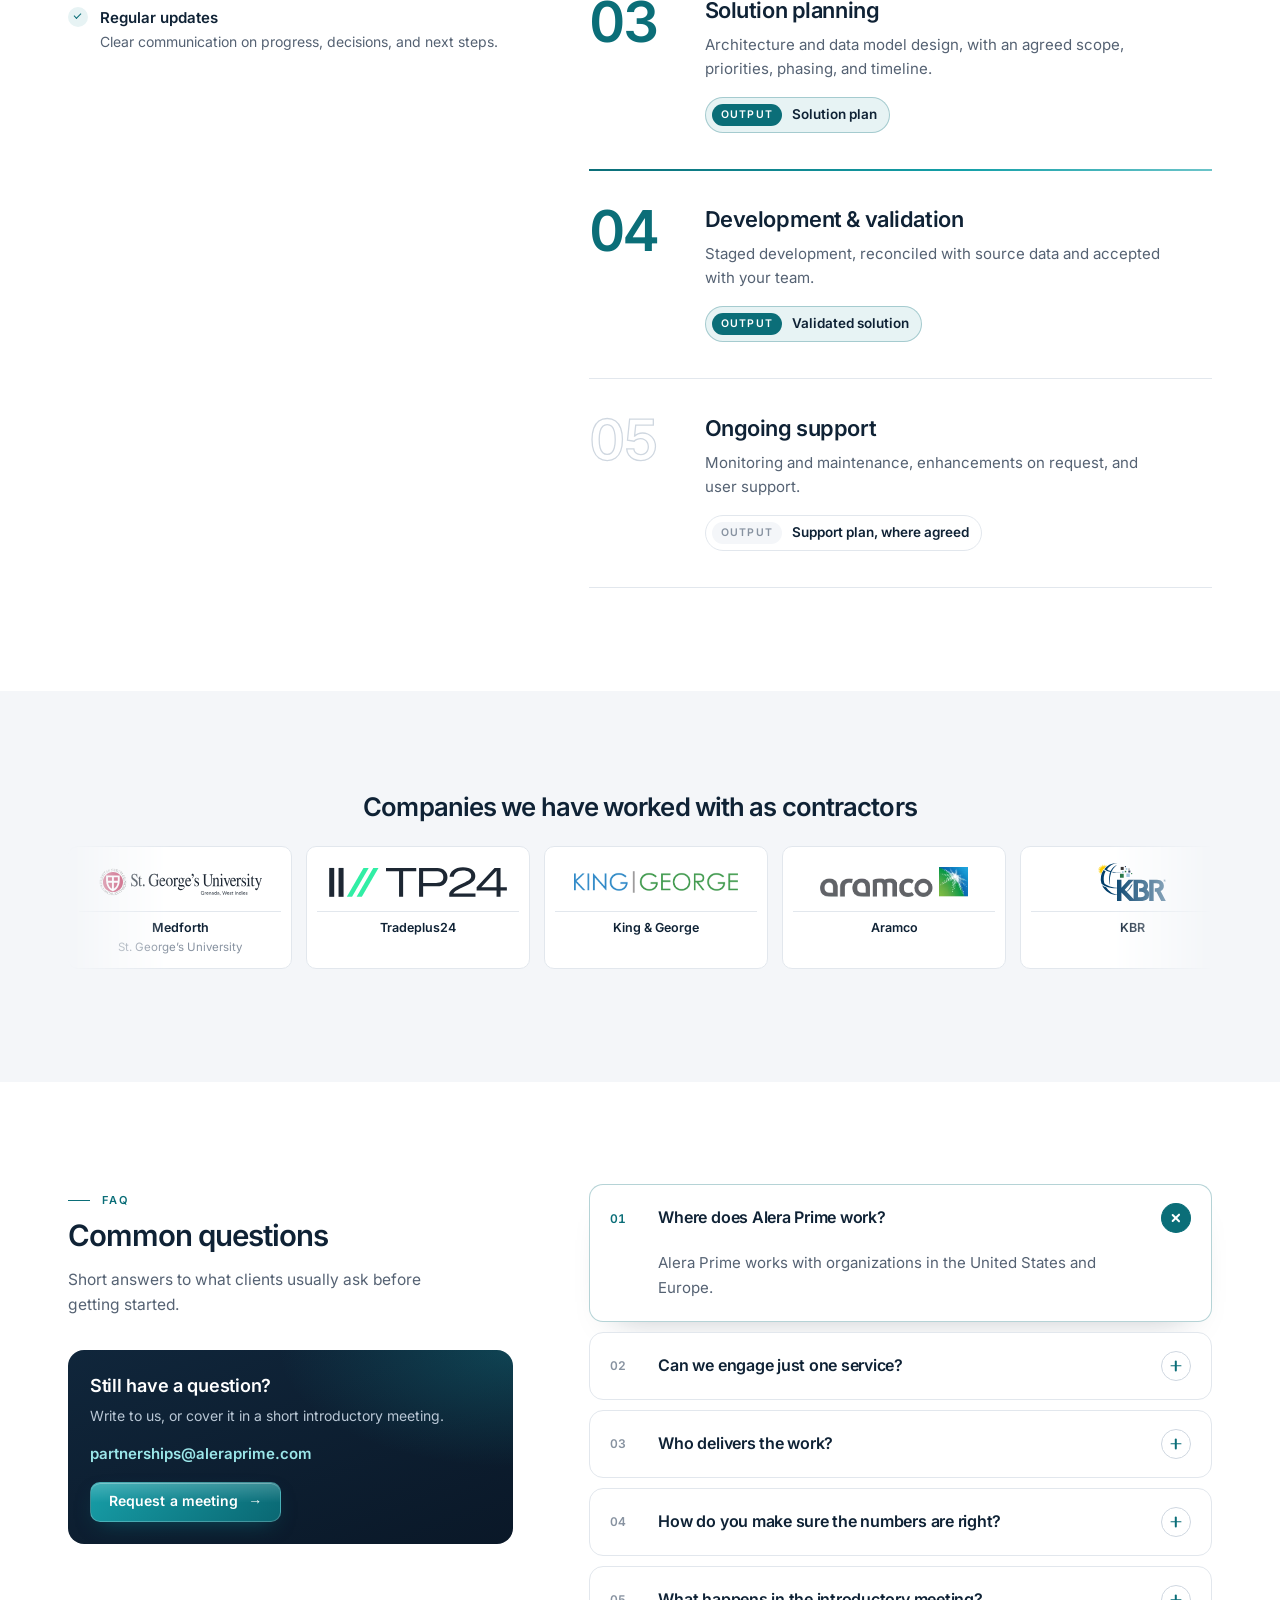
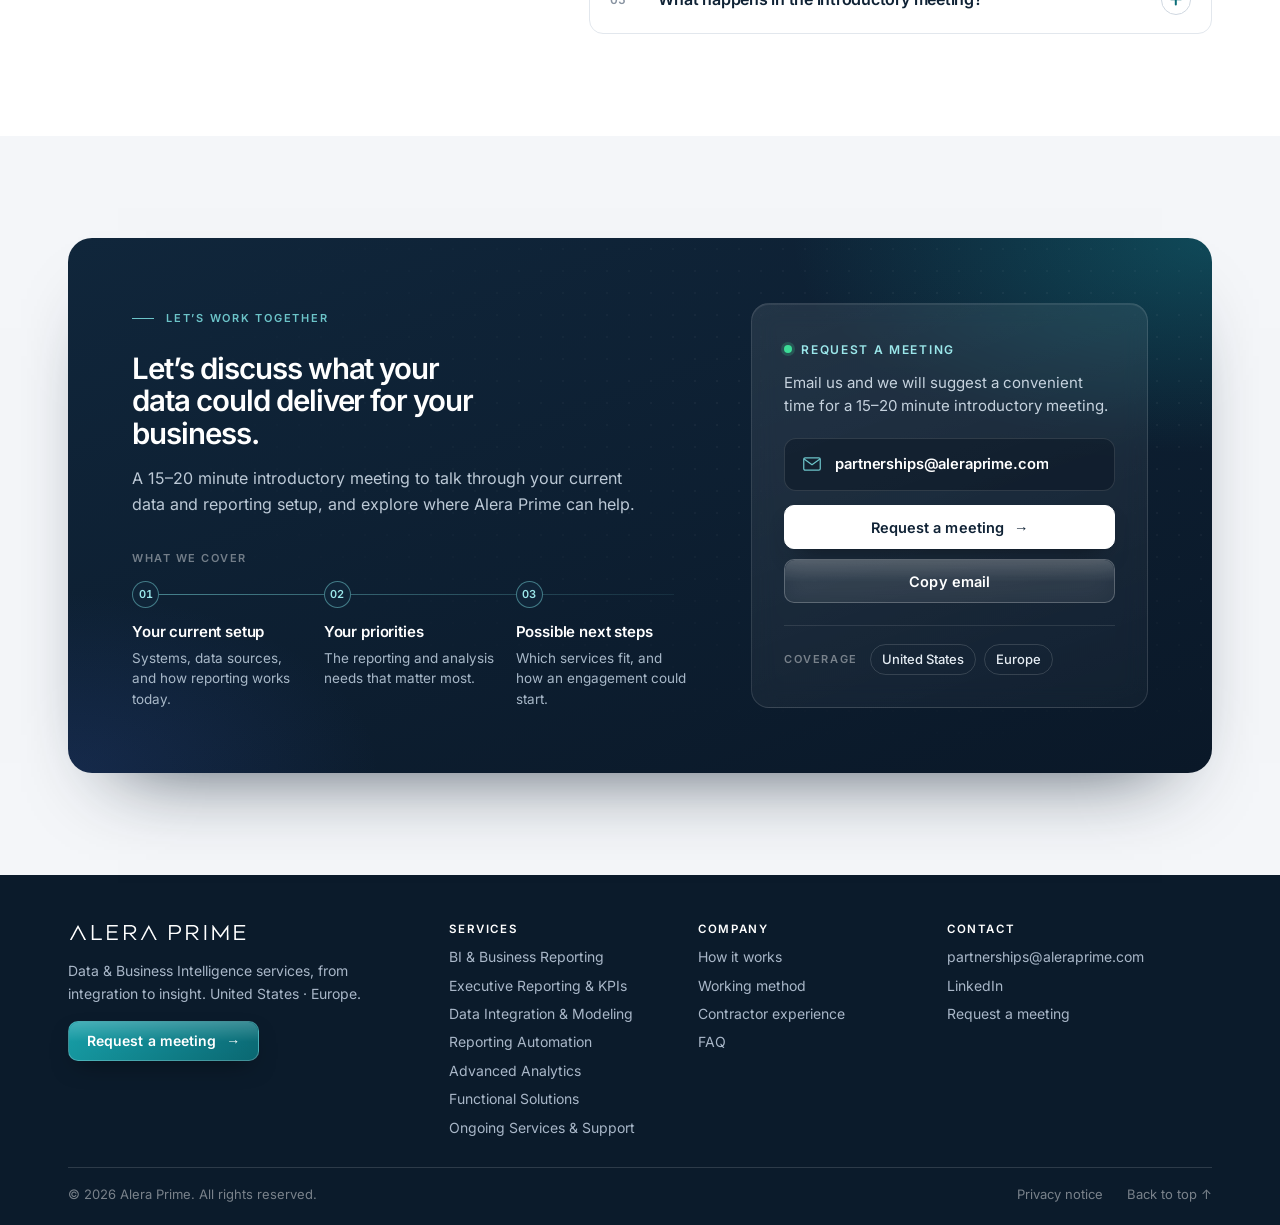
==== commit 061944c5: "Add files via upload" ====
--- a/index (1).html
+++ b/index (1).html
@@ -2,1171 +2,2498 @@
 <html lang="en">
 <head>
 <meta charset="UTF-8">
-<meta name="viewport" content="width=device-width, initial-scale=1.0">
-<title>Aleraprime — B2B Lead Generation</title>
-<link rel="preconnect" href="https://fonts.googleapis.com">
-<link rel="preconnect" href="https://fonts.gstatic.com" crossorigin>
-<link href="https://fonts.googleapis.com/css2?family=Cormorant:ital,wght@0,300;0,400;1,300;1,400&family=DM+Sans:wght@300;400;500&display=swap" rel="stylesheet">
+<meta name="viewport" content="width=device-width, initial-scale=1">
+<title>Alera Prime — Data &amp; Business Intelligence Services</title>
+<meta name="description" content="Alera Prime is a Data &amp; Business Intelligence services company working with organizations in the United States and Europe: data integration, data modeling, reporting and KPIs, reporting automation, analytics and ongoing support.">
+<link rel="canonical" href="https://aleraprime.com/">
+<meta name="theme-color" content="#0B1B2B">
+
+<meta property="og:type" content="website">
+<meta property="og:site_name" content="Alera Prime">
+<meta property="og:title" content="Alera Prime — Data &amp; Business Intelligence Services">
+<meta property="og:description" content="From scattered data to clear business decisions. Data &amp; Business Intelligence services for organizations in the United States and Europe.">
+<meta property="og:url" content="https://aleraprime.com/">
+<meta property="og:image" content="https://aleraprime.com/assets/img/og-image.png">
+<meta property="og:image:width" content="1200">
+<meta property="og:image:height" content="630">
+<meta name="twitter:card" content="summary_large_image">
+
+<link rel="icon" href="assets/img/favicon.svg" type="image/svg+xml">
+<link rel="apple-touch-icon" href="assets/img/apple-touch-icon.png">
+<link rel="stylesheet" href="assets/css/styles.css">
+
+<script type="application/ld+json">
+{
+  "@context": "https://schema.org",
+  "@type": "ProfessionalService",
+  "name": "Alera Prime",
+  "url": "https://aleraprime.com/",
+  "email": "partnerships@aleraprime.com",
+  "logo": "https://aleraprime.com/assets/img/favicon.svg",
+  "image": "https://aleraprime.com/assets/img/og-image.png",
+  "description": "Data & Business Intelligence services company working with organizations in the United States and Europe.",
+  "areaServed": ["United States", "Europe"],
+  "sameAs": ["https://www.linkedin.com/company/126293967/"],
+  "knowsAbout": ["Business intelligence", "Business reporting", "Executive reporting", "KPI monitoring", "Data integration", "Data modeling", "Reporting automation", "Advanced data analytics"]
+}
+</script>
+<script>document.documentElement.classList.add('js');</script>
+
 <style>
-:root {
-  --primary: #1E3A5F;
-  --text: #0d1b2e;
-  --text-muted: #627282;
-  --bg: #f7f8fa;
-  --white: #ffffff;
-  --border: #e3e8ef;
-}
-
-* { margin: 0; padding: 0; box-sizing: border-box; }
-html { scroll-behavior: smooth; }
-body {
-  font-family: 'DM Sans', sans-serif;
-  background: var(--white);
-  color: var(--text);
-  font-size: 16px;
-  line-height: 1.7;
-  -webkit-font-smoothing: antialiased;
-}
-
-/* NAV */
-nav {
-  position: fixed;
-  top: 0; left: 0; right: 0;
-  z-index: 100;
-  background: rgba(255,255,255,0.96);
-  backdrop-filter: blur(16px);
-  border-bottom: 0.5px solid var(--border);
-  padding: 0 6%;
-  height: 68px;
-  display: flex;
-  align-items: center;
-  justify-content: space-between;
-}
-
-.logo {
-  display: flex;
-  align-items: center;
-  gap: 12px;
-  text-decoration: none;
-}
-
-.logo-mark {
-  width: 2px;
-  height: 26px;
-  background: var(--primary);
-}
-
-.logo-text {
-  font-family: 'DM Sans', sans-serif;
-  font-size: 16px;
-  font-weight: 300;
-  letter-spacing: 4px;
-  color: var(--primary);
-  text-transform: uppercase;
-}
-
-.nav-links {
-  display: flex;
-  align-items: center;
-  gap: 2.5rem;
-  list-style: none;
-}
-
-.nav-links a {
-  text-decoration: none;
-  font-size: 13px;
-  font-weight: 400;
-  color: var(--text-muted);
-  letter-spacing: 0.02em;
-  transition: color 0.2s;
-}
-
-.nav-links a:hover { color: var(--primary); }
-
-.nav-cta {
-  padding: 9px 22px;
-  background: var(--primary) !important;
-  color: white !important;
-  border-radius: 2px;
-  font-size: 12px !important;
-  font-weight: 500 !important;
-  letter-spacing: 0.06em !important;
-  text-transform: uppercase;
-  transition: opacity 0.2s !important;
-}
-.nav-cta:hover { opacity: 0.82 !important; }
-
-/* HERO */
-.hero {
-  min-height: 100vh;
-  display: flex;
-  align-items: center;
-  padding: 140px 6% 100px;
-  position: relative;
-  overflow: hidden;
-  background: var(--white);
-}
-
-.hero-rule {
-  position: absolute;
-  top: 0; bottom: 0;
-  right: 36%;
-  width: 0.5px;
-  background: var(--border);
-}
-
-.hero-content {
-  position: relative;
-  max-width: 620px;
-}
-
-@keyframes fadeUp {
-  from { opacity: 0; transform: translateY(30px); }
-  to { opacity: 1; transform: translateY(0); }
-}
-
-.hero-eyebrow {
-  display: flex;
-  align-items: center;
-  gap: 14px;
-  margin-bottom: 2.5rem;
-  opacity: 0;
-  animation: fadeUp 0.9s 0.05s ease both;
-}
-
-.hero-eyebrow-line {
-  width: 32px;
-  height: 0.5px;
-  background: var(--primary);
-}
-
-.hero-eyebrow span {
-  font-size: 11px;
-  font-weight: 500;
-  letter-spacing: 0.16em;
-  text-transform: uppercase;
-  color: var(--primary);
-}
-
-.hero h1 {
-  font-family: 'Cormorant', serif;
-  font-size: clamp(52px, 6.5vw, 82px);
-  font-weight: 300;
-  line-height: 1.04;
-  color: var(--text);
-  margin-bottom: 2rem;
-  opacity: 0;
-  animation: fadeUp 0.9s 0.15s ease both;
-}
-
-.hero h1 em {
-  font-style: italic;
-  color: var(--primary);
-}
-
-.hero-desc {
-  font-size: 16px;
-  font-weight: 300;
-  color: var(--text-muted);
-  max-width: 460px;
-  margin-bottom: 3rem;
-  line-height: 1.9;
-  opacity: 0;
-  animation: fadeUp 0.9s 0.25s ease both;
-}
-
-.hero-actions {
-  display: flex;
-  gap: 1.25rem;
-  align-items: center;
-  flex-wrap: wrap;
-  opacity: 0;
-  animation: fadeUp 0.9s 0.35s ease both;
-}
-
-.btn-primary {
-  padding: 14px 34px;
-  background: var(--primary);
-  color: white;
-  text-decoration: none;
-  font-size: 12px;
-  font-weight: 500;
-  letter-spacing: 0.08em;
-  text-transform: uppercase;
-  border-radius: 2px;
-  transition: opacity 0.2s, transform 0.2s;
-  display: inline-block;
-}
-.btn-primary:hover { opacity: 0.85; transform: translateY(-1px); }
-
-.btn-ghost {
-  padding: 14px 34px;
-  color: var(--primary);
-  text-decoration: none;
-  font-size: 12px;
-  font-weight: 500;
-  letter-spacing: 0.08em;
-  text-transform: uppercase;
-  border: 0.5px solid var(--primary);
-  border-radius: 2px;
-  transition: background 0.2s;
-  display: inline-block;
-}
-.btn-ghost:hover { background: rgba(30,58,95,0.04); }
-
-.hero-right {
-  position: absolute;
-  right: 6%;
-  top: 50%;
-  transform: translateY(-50%);
-  width: 28%;
-  opacity: 0;
-  animation: fadeUp 0.9s 0.45s ease both;
-}
-
-.hero-right-inner {
-  display: flex;
-  flex-direction: column;
-  gap: 3rem;
-}
-
-.h-stat { }
-
-.h-stat .n {
-  font-family: 'Cormorant', serif;
-  font-size: 58px;
-  font-weight: 300;
-  color: var(--primary);
-  line-height: 1;
-  opacity: 0.18;
-}
-
-.h-stat .l {
-  font-size: 11px;
-  font-weight: 400;
-  letter-spacing: 0.1em;
-  text-transform: uppercase;
-  color: var(--text-muted);
-  margin-top: 6px;
-}
-
-/* SECTION BASE */
-section { padding: 112px 6%; }
-
-.s-eyebrow {
-  display: flex;
-  align-items: center;
-  gap: 14px;
-  margin-bottom: 1.5rem;
-}
-
-.s-eyebrow-line {
-  width: 24px;
-  height: 0.5px;
-  background: var(--primary);
-}
-
-.s-eyebrow span {
-  font-size: 11px;
-  font-weight: 500;
-  letter-spacing: 0.16em;
-  text-transform: uppercase;
-  color: var(--primary);
-}
-
-.s-title {
-  font-family: 'Cormorant', serif;
-  font-size: clamp(36px, 4.5vw, 58px);
-  font-weight: 300;
-  line-height: 1.1;
-  color: var(--text);
-  margin-bottom: 1.5rem;
-}
-
-.s-sub {
-  font-size: 15px;
-  font-weight: 300;
-  color: var(--text-muted);
-  max-width: 520px;
-  line-height: 1.9;
-}
-
-/* WHAT WE DO */
-.wwd { background: var(--bg); }
-
-.wwd-grid {
-  display: grid;
-  grid-template-columns: repeat(3, 1fr);
-  gap: 1px;
-  margin-top: 5rem;
-  background: var(--border);
-  border: 0.5px solid var(--border);
-}
-
-.wwd-card {
-  background: var(--white);
-  padding: 3rem 2.5rem;
-  transition: background 0.25s;
-  position: relative;
-}
-
-.wwd-card:hover { background: #f0f5fb; }
-
-.wwd-card-num {
-  font-family: 'Cormorant', serif;
-  font-size: 13px;
-  font-weight: 400;
-  letter-spacing: 0.12em;
-  color: var(--border);
-  margin-bottom: 2rem;
-  display: block;
-}
-
-.wwd-card h3 {
-  font-size: 15px;
-  font-weight: 500;
-  color: var(--text);
-  margin-bottom: 0.75rem;
-  letter-spacing: 0.01em;
-}
-
-.wwd-card p {
-  font-size: 13px;
-  font-weight: 300;
-  color: var(--text-muted);
-  line-height: 1.85;
-}
-
-/* APPROACH */
-.approach { background: var(--white); }
-
-.approach-inner {
-  display: grid;
-  grid-template-columns: 1fr 1fr;
-  gap: 8rem;
-  align-items: center;
-}
-
-.approach-steps {
-  display: flex;
-  flex-direction: column;
-  gap: 0;
-  margin-top: 1rem;
-}
-
-.a-step {
-  display: grid;
-  grid-template-columns: 48px 1fr;
-  gap: 1.5rem;
-  padding: 2rem 0;
-  border-bottom: 0.5px solid var(--border);
-}
-
-.a-step:first-child { border-top: 0.5px solid var(--border); }
-
-.a-step-num {
-  font-family: 'Cormorant', serif;
-  font-size: 28px;
-  font-weight: 300;
-  color: var(--border);
-  line-height: 1;
-  padding-top: 2px;
-}
-
-.a-step h4 {
-  font-size: 14px;
-  font-weight: 500;
-  color: var(--text);
-  margin-bottom: 0.4rem;
-}
-
-.a-step p {
-  font-size: 13px;
-  font-weight: 300;
-  color: var(--text-muted);
-  line-height: 1.85;
-}
-
-.approach-visual {
-  position: relative;
-  height: 440px;
-}
-
-.av-block-1 {
-  position: absolute;
-  top: 0; left: 0;
-  width: 75%; height: 72%;
-  background: var(--bg);
-  border: 0.5px solid var(--border);
-}
-
-.av-block-2 {
-  position: absolute;
-  bottom: 0; right: 0;
-  width: 56%; height: 54%;
-  background: var(--primary);
-}
-
-.av-text {
-  position: absolute;
-  top: 50%; left: 38%;
-  transform: translate(-50%, -50%);
-  font-family: 'Cormorant', serif;
-  font-size: 96px;
-  font-weight: 300;
-  color: var(--primary);
-  opacity: 0.07;
-  white-space: nowrap;
-  pointer-events: none;
-}
-
-/* METRICS */
-.metrics {
-  background: var(--primary);
-  padding: 80px 6%;
-}
-
-.metrics-grid {
-  display: grid;
-  grid-template-columns: repeat(4, 1fr);
-  gap: 0;
-}
-
-.m-item {
-  padding: 0 3rem;
-  border-right: 0.5px solid rgba(255,255,255,0.1);
-  text-align: left;
-}
-
-.m-item:first-child { padding-left: 0; }
-.m-item:last-child { border-right: none; }
-
-.m-item .n {
-  font-family: 'Cormorant', serif;
-  font-size: 56px;
-  font-weight: 300;
-  color: white;
-  line-height: 1;
-  display: block;
-}
-
-.m-item .l {
-  font-size: 11px;
-  font-weight: 300;
-  letter-spacing: 0.1em;
-  text-transform: uppercase;
-  color: rgba(255,255,255,0.45);
-  margin-top: 10px;
-  display: block;
-}
-
-/* VALUES */
-.values { background: var(--bg); }
-
-.values-grid {
-  display: grid;
-  grid-template-columns: repeat(2, 1fr);
-  gap: 1px;
-  margin-top: 5rem;
-  background: var(--border);
-  border: 0.5px solid var(--border);
-}
-
-.val-card {
-  background: var(--white);
-  padding: 3rem 2.5rem;
-}
-
-.val-card h3 {
-  font-size: 15px;
-  font-weight: 500;
-  color: var(--text);
-  margin-bottom: 0.75rem;
-}
-
-.val-card p {
-  font-size: 13px;
-  font-weight: 300;
-  color: var(--text-muted);
-  line-height: 1.85;
-}
-
-.val-num {
-  font-family: 'Cormorant', serif;
-  font-size: 11px;
-  letter-spacing: 0.14em;
-  color: var(--border);
-  margin-bottom: 1.5rem;
-  display: block;
-}
-
-/* CONTACT */
-.contact { background: var(--white); }
-
-.contact-inner {
-  display: grid;
-  grid-template-columns: 1fr 1.15fr;
-  gap: 8rem;
-  align-items: start;
-}
-
-.contact-left h3 {
-  font-family: 'Cormorant', serif;
-  font-size: clamp(32px, 3.5vw, 48px);
-  font-weight: 300;
-  margin-bottom: 1.25rem;
-  line-height: 1.15;
-}
-
-.contact-left p {
-  font-size: 14px;
-  font-weight: 300;
-  color: var(--text-muted);
-  line-height: 1.9;
-  margin-bottom: 3rem;
-}
-
-.c-details { display: flex; flex-direction: column; gap: 1.5rem; }
-
-.c-detail { display: flex; flex-direction: column; gap: 4px; }
-
-.c-label {
-  font-size: 10px;
-  font-weight: 500;
-  letter-spacing: 0.14em;
-  text-transform: uppercase;
-  color: var(--primary);
-}
-
-.c-val {
-  font-size: 14px;
-  font-weight: 300;
-  color: var(--text);
-}
-
-.contact-form { display: flex; flex-direction: column; gap: 1.25rem; }
-
-.form-row { display: grid; grid-template-columns: 1fr 1fr; gap: 1.25rem; }
-
-.form-group { display: flex; flex-direction: column; gap: 7px; }
-
-.form-group label {
-  font-size: 10px;
-  font-weight: 500;
-  letter-spacing: 0.12em;
-  text-transform: uppercase;
-  color: var(--text-muted);
-}
-
-.form-group input,
-.form-group select,
-.form-group textarea {
-  padding: 13px 16px;
-  border: 0.5px solid var(--border);
-  border-radius: 2px;
-  background: var(--bg);
-  font-family: 'DM Sans', sans-serif;
-  font-size: 14px;
-  font-weight: 300;
-  color: var(--text);
-  outline: none;
-  transition: border-color 0.2s, background 0.2s;
-  -webkit-appearance: none;
-}
-
-.form-group input:focus,
-.form-group select:focus,
-.form-group textarea:focus {
-  border-color: var(--primary);
-  background: var(--white);
-}
-
-.form-group textarea { resize: vertical; min-height: 130px; }
-
-.form-submit {
-  padding: 15px 36px;
-  background: var(--primary);
-  color: white;
-  border: none;
-  border-radius: 2px;
-  font-family: 'DM Sans', sans-serif;
-  font-size: 12px;
-  font-weight: 500;
-  letter-spacing: 0.08em;
-  text-transform: uppercase;
-  cursor: pointer;
-  transition: opacity 0.2s;
-  align-self: flex-start;
-}
-.form-submit:hover { opacity: 0.85; }
-
-/* AUDIENCES */
-.audiences { background: var(--white); }
-
-.aud-grid {
-  display: grid;
-  grid-template-columns: repeat(3, 1fr);
-  gap: 1px;
-  margin-top: 5rem;
-  background: var(--border);
-  border: 0.5px solid var(--border);
-}
-
-.aud-card {
-  background: var(--bg);
-  padding: 3rem 2.5rem;
-  transition: background 0.25s;
-}
-
-.aud-card:hover { background: #eef4fb; }
-
-.aud-big {
-  font-family: 'Cormorant', serif;
-  font-size: 52px;
-  font-weight: 300;
-  color: var(--primary);
-  line-height: 1;
-  margin-bottom: 0.5rem;
-  display: block;
-}
-
-.aud-label {
-  font-size: 12px;
-  font-weight: 500;
-  letter-spacing: 0.08em;
-  text-transform: uppercase;
-  color: var(--text);
-  margin-bottom: 1rem;
-  display: block;
-}
-
-.aud-desc {
-  font-size: 13px;
-  font-weight: 300;
-  color: var(--text-muted);
-  line-height: 1.85;
-}
-
-/* REVIEWS */
-.reviews { background: var(--bg); }
-
-.reviews-grid {
-  display: grid;
-  grid-template-columns: repeat(3, 1fr);
-  gap: 1.5rem;
-  margin-top: 4rem;
-}
-
-.r-card {
-  background: var(--white);
-  border: 0.5px solid var(--border);
-  padding: 2.5rem;
-  border-radius: 2px;
-  display: flex;
-  flex-direction: column;
-  gap: 1.5rem;
-  transition: border-color 0.2s;
-}
-
-.r-card:hover { border-color: var(--primary); }
-
-.r-stars {
-  display: flex;
-  gap: 3px;
-}
-
-.r-star {
-  width: 14px;
-  height: 14px;
-  background: var(--primary);
-  clip-path: polygon(50% 0%, 61% 35%, 98% 35%, 68% 57%, 79% 91%, 50% 70%, 21% 91%, 32% 57%, 2% 35%, 39% 35%);
-  opacity: 0.85;
-}
-
-.r-quote {
-  font-family: 'Cormorant', serif;
-  font-size: 18px;
-  font-weight: 300;
-  font-style: italic;
-  color: var(--text);
-  line-height: 1.65;
-  flex: 1;
-}
-
-.r-author {
-  display: flex;
-  flex-direction: column;
-  gap: 3px;
-  padding-top: 1rem;
-  border-top: 0.5px solid var(--border);
-}
-
-.r-name {
-  font-size: 13px;
-  font-weight: 500;
-  color: var(--text);
-}
-
-.r-title {
-  font-size: 12px;
-  font-weight: 300;
-  color: var(--text-muted);
-  letter-spacing: 0.02em;
-}
-
-/* FOOTER */
-footer {
-  background: var(--bg);
-  border-top: 0.5px solid var(--border);
-  padding: 40px 6%;
-  display: flex;
-  align-items: center;
-  justify-content: space-between;
-  flex-wrap: wrap;
-  gap: 1rem;
-}
-
-.footer-copy {
-  font-size: 12px;
-  font-weight: 300;
-  color: var(--text-muted);
-  letter-spacing: 0.03em;
-}
-
-/* RESPONSIVE */
-@media (max-width: 1024px) {
-  .wwd-grid { grid-template-columns: repeat(2, 1fr); }
-  .metrics-grid { grid-template-columns: repeat(2, 1fr); gap: 2rem; }
-  .m-item { border-right: none; padding: 0; }
-  .approach-inner { grid-template-columns: 1fr; gap: 4rem; }
-  .approach-visual { display: none; }
-  .aud-grid { grid-template-columns: repeat(2, 1fr); }
-  .reviews-grid { grid-template-columns: repeat(2, 1fr); }
-}
-
-@media (max-width: 768px) {
-  .hero-right { display: none; }
-  .hero-rule { display: none; }
-  .contact-inner { grid-template-columns: 1fr; gap: 4rem; }
-  .wwd-grid { grid-template-columns: 1fr; }
-  .values-grid { grid-template-columns: 1fr; }
-  .form-row { grid-template-columns: 1fr; }
-  .nav-links { display: none; }
-  .aud-grid { grid-template-columns: 1fr; }
-  .reviews-grid { grid-template-columns: 1fr; }
-}
+/* ---- Page-specific components (index.html only) ---- */
+.hero-tagline { margin-top: 26px; font-size: clamp(17px, 1.4vw, 20px); line-height: 1.6; color: var(--on-dark-soft); max-width: 52ch; }
+.hero-tagline strong { color: #fff; font-weight: 600; }
+.pills { position: relative; display: flex; flex-wrap: wrap; gap: 8px; margin-top: 34px; }
+.pills li { padding: 6px 13px; border: 1px solid rgba(255,255,255,.16); border-radius: 999px; font-size: 13.5px; font-weight: 500; color: var(--on-dark); background: rgba(255,255,255,.03); }
+
+/* hero flow visual */
+.flow-visual { position: relative; margin: 0; }
+.flow-visual svg { width: 100%; height: auto; overflow: visible; }
+.fv-in { fill: none; stroke: #4F7FB8; stroke-width: 1.4; opacity: .75; }
+.fv-out { fill: none; stroke: var(--teal-lt); stroke-width: 1.8; }
+.fv-src { fill: #7F9CC0; }
+.fv-dst { fill: var(--teal-lt); }
+.fv-ring { fill: none; stroke: rgba(255,255,255,.08); }
+.fv-node { fill: var(--ink); stroke: var(--teal-lt); stroke-width: 2.5; }
+.fv-core { fill: #fff; }
+.fv-lbl { fill: rgba(255,255,255,.5); font: 600 10.5px var(--sans); letter-spacing: .14em; text-transform: uppercase; }
+.fv-dots circle { fill: rgba(255,255,255,.12); }
+.js .fv-in, .js .fv-out { stroke-dasharray: 400; stroke-dashoffset: 400; animation: fvDraw 1.8s var(--ease) forwards; }
+.js .fv-out { animation-delay: 1.3s; animation-duration: 1.1s; }
+.js .fv-dst, .js .fv-node, .js .fv-core { opacity: 0; animation: fvFade .6s var(--ease) forwards; }
+.js .fv-node, .js .fv-core { animation-delay: 1.1s; }
+.js .fv-dst { animation-delay: 2.2s; }
+.js .fv-pulse { transform-origin: 300px 150px; animation: fvPulse 3.2s ease-out 2.4s infinite; opacity: 0; }
+@keyframes fvDraw { to { stroke-dashoffset: 0; } }
+@keyframes fvFade { to { opacity: 1; } }
+@keyframes fvPulse { 0% { opacity: .5; transform: scale(1); } 100% { opacity: 0; transform: scale(2.4); } }
+
+.hero-facts.facts-3 { grid-template-columns: repeat(3, 1fr); }
+.hero-facts .fact-k { display: block; margin-bottom: 8px; font-size: 11.5px; font-weight: 600; letter-spacing: .14em; text-transform: uppercase; color: var(--teal-lt); }
+
+/* services */
+.service-num { position: absolute; top: 30px; right: 30px; font-family: var(--serif); font-size: 15px; color: var(--faint); font-variant-numeric: tabular-nums; }
+.service-combine { grid-column: span 2; display: flex; flex-direction: column; justify-content: center; padding: 34px 36px; border-radius: var(--radius); background: var(--navy); color: var(--on-dark); }
+.service-combine h3 { color: #fff; font-family: var(--serif); font-size: 28px; font-weight: 400; letter-spacing: -.01em; line-height: 1.15; }
+.service-combine p { margin-top: 12px; color: var(--on-dark-soft); }
+.chain { display: flex; flex-wrap: wrap; align-items: center; gap: 8px 10px; margin-top: 24px; font-size: 12.5px; font-weight: 600; letter-spacing: .14em; text-transform: uppercase; color: var(--teal-lt); }
+.chain i { font-style: normal; color: rgba(255,255,255,.4); letter-spacing: 0; }
+
+/* solution flow */
+.flow { position: relative; display: grid; grid-template-columns: repeat(5, 1fr); gap: 14px; }
+.stage { position: relative; display: flex; flex-direction: column; padding: 24px 22px 22px; border: 1px solid var(--on-dark-faint); border-radius: var(--radius); background: rgba(255,255,255,.035); }
+.stage:not(:last-child)::after { content: ""; position: absolute; right: -12px; top: 38px; z-index: 1; width: 10px; height: 10px; border-top: 1.5px solid var(--teal-lt); border-right: 1.5px solid var(--teal-lt); transform: rotate(45deg); }
+.stage-n { font-family: var(--serif); font-size: 15px; color: var(--teal-lt); }
+.stage h3 { margin-top: 6px; font-size: 17px; color: #fff; }
+.stage ul { margin-top: 14px; display: grid; gap: 6px; }
+.stage li { font-size: 14px; color: var(--on-dark-soft); }
+.stage .stage-what { margin-top: 16px; padding-top: 14px; border-top: 1px solid var(--on-dark-faint); font-size: 14.5px; color: var(--on-dark); line-height: 1.5; }
+.stage .stage-res { margin-top: auto; padding-top: 16px; font-size: 14px; font-weight: 600; color: var(--teal-lt); line-height: 1.4; }
+.stage .stage-res span { display: block; margin-bottom: 3px; font-size: 11px; letter-spacing: .14em; text-transform: uppercase; color: rgba(255,255,255,.45); }
+.flow-bars { display: grid; gap: 10px; margin-top: 14px; }
+.flow-bar { display: flex; align-items: center; gap: 12px; padding: 13px 18px; border-radius: var(--radius-sm); font-size: 14.5px; font-weight: 500; color: var(--on-dark); border: 1px dashed rgba(108,196,201,.4); background: rgba(108,196,201,.06); }
+.flow-bar::before { content: ""; flex: none; width: 8px; height: 8px; border-radius: 50%; background: var(--teal-lt); }
+.flow-bar.alt { border-color: rgba(255,255,255,.16); background: rgba(255,255,255,.03); }
+.flow-bar.alt::before { background: rgba(255,255,255,.5); }
+
+/* method */
+#method .step h3 { margin-top: 24px; }
+#method .step > p:not(.step-out) { font-size: 15px; }
+.builtin-title { margin: clamp(56px, 6vw, 80px) 0 22px; font-size: 12.5px; font-weight: 600; letter-spacing: .16em; text-transform: uppercase; color: var(--teal); }
+.principles.p4 { grid-template-columns: repeat(4, 1fr); gap: 32px 40px; }
+
+/* sample dashboard */
+.dash { margin: 0; padding: clamp(18px, 2.4vw, 28px); background: #fff; border: 1px solid var(--line); border-radius: 16px; box-shadow: var(--shadow); }
+.dash-top { display: flex; flex-wrap: wrap; justify-content: space-between; align-items: flex-start; gap: 10px 20px; padding-bottom: 18px; border-bottom: 1px solid var(--line); }
+.dash-eyebrow { font-size: 11.5px; font-weight: 600; letter-spacing: .14em; text-transform: uppercase; color: var(--teal); }
+.dash-title { margin-top: 3px; font-size: 18px; font-weight: 600; color: var(--navy); }
+.dash-badge { padding: 5px 11px; border-radius: 999px; border: 1px solid var(--line-2); background: var(--mist); font-size: 12.5px; font-weight: 600; color: var(--muted); white-space: nowrap; }
+.tiles { display: grid; grid-template-columns: repeat(4, 1fr); gap: 12px; margin-top: 18px; }
+.tile { padding: 16px 18px; border: 1px solid var(--line); border-radius: 10px; background: var(--mist); }
+.tile-k { font-size: 13px; color: var(--muted); }
+.tile-v { margin-top: 4px; font-size: clamp(24px, 2.3vw, 30px); font-weight: 600; letter-spacing: -.015em; color: var(--navy); line-height: 1.15; }
+.tile-d { display: flex; align-items: center; gap: 6px; margin-top: 6px; font-size: 13px; font-weight: 500; color: var(--muted); }
+.st { font-size: 10px; line-height: 1; }
+.st-good { color: #0ca30c; }
+.st-warn { color: #c98a00; }
+.dash-body { display: grid; grid-template-columns: 1.25fr 1fr; gap: 12px; margin-top: 12px; }
+.panel { display: flex; flex-direction: column; min-width: 0; padding: 18px 18px 14px; border: 1px solid var(--line); border-radius: 10px; }
+.panel-head { display: flex; flex-wrap: wrap; justify-content: space-between; align-items: baseline; gap: 6px 16px; margin-bottom: 10px; }
+.panel-title { font-size: 14.5px; font-weight: 600; color: var(--navy); }
+.panel-title span { font-weight: 400; color: var(--faint); }
+.dash-legend { display: flex; gap: 16px; font-size: 13px; color: var(--muted); }
+.dash-legend span { display: inline-flex; align-items: center; gap: 7px; }
+.lk { display: inline-block; }
+.lk-actual { width: 10px; height: 12px; border-radius: 3px 3px 0 0; background: #14A0A8; }
+.lk-target { position: relative; width: 16px; height: 2px; border-radius: 2px; background: #3D5FC4; }
+.lk-target::after { content: ""; position: absolute; left: 4px; top: -3px; width: 8px; height: 8px; border-radius: 50%; background: #3D5FC4; box-shadow: 0 0 0 2px #fff; }
+.rev-chart { position: relative; flex: 1; min-height: 250px; }
+.rev-chart svg { display: block; width: 100%; height: 100%; overflow: visible; }
+.rc-grid { stroke: #E9EDF1; stroke-width: 1; }
+.rc-axis { fill: var(--faint); font: 500 11.5px var(--sans); font-variant-numeric: tabular-nums; }
+.rc-bar { fill: #14A0A8; }
+.rc-target { fill: none; stroke: #3D5FC4; stroke-width: 2; stroke-linejoin: round; stroke-linecap: round; }
+.rc-tdot { fill: #3D5FC4; stroke: #fff; stroke-width: 2; }
+.rc-lbl { fill: var(--navy); font: 600 12px var(--sans); }
+.rc-hit { fill: transparent; cursor: default; }
+.rc-col.on .rc-bar { fill: #0F8C93; }
+.rc-col.on .rc-band { fill: var(--mist); }
+.rc-band { fill: transparent; }
+.rc-tip { position: absolute; z-index: 2; pointer-events: none; padding: 9px 12px; border-radius: 8px; background: var(--navy); color: #fff; font-size: 12.5px; line-height: 1.5; white-space: nowrap; box-shadow: 0 8px 20px -8px rgba(11,27,43,.5); transform: translate(-50%, -100%); opacity: 0; transition: opacity .12s; }
+.rc-tip.on { opacity: 1; }
+.rc-tip b { display: block; margin-bottom: 2px; font-size: 12px; color: var(--teal-lt); }
+.rc-tip i { display: inline-block; width: 8px; height: 8px; margin-right: 6px; border-radius: 2px; vertical-align: 0; }
+.kpi { width: 100%; border-collapse: collapse; font-size: 14px; }
+.kpi th, .kpi td { padding: 10px 6px; border-top: 1px solid var(--line); text-align: right; font-variant-numeric: tabular-nums; color: var(--text); }
+.kpi thead th { border-top: 0; padding-top: 0; font-size: 11px; font-weight: 600; letter-spacing: .12em; text-transform: uppercase; color: var(--faint); }
+.kpi th:first-child { padding-left: 0; text-align: left; }
+.kpi td:last-child { padding-right: 0; }
+.kpi tbody th { font-weight: 600; color: var(--navy); line-height: 1.3; }
+.kpi .fn { display: block; font-size: 11px; font-weight: 600; letter-spacing: .08em; text-transform: uppercase; color: var(--faint); }
+.pill { display: inline-flex; align-items: center; gap: 5px; padding: 3px 9px; border-radius: 999px; font-size: 12px; font-weight: 600; white-space: nowrap; }
+.pill span { font-size: 11px; }
+.pill-good { background: #E6F6E6; color: #0B6B0B; }
+.pill-warn { background: #FFF4DB; color: #8A5A00; }
+.dash-foot { display: flex; flex-wrap: wrap; justify-content: space-between; gap: 6px 20px; margin-top: 14px; font-size: 12.5px; color: var(--faint); }
+.dash-foot span { display: inline-flex; align-items: center; gap: 8px; }
+.dot-ok { width: 8px; height: 8px; border-radius: 50%; background: #0ca30c; box-shadow: 0 0 0 3px rgba(12,163,12,.15); }
+
+/* contractor logos */
+.xp-head { max-width: 640px; margin: 0 auto 36px; text-align: center; }
+.xp-head h2 { font-size: clamp(26px, 2.6vw, 34px); }
+.xp-head p { margin-top: 10px; color: var(--muted); font-size: 16px; }
+.logo-wall { display: flex; flex-wrap: wrap; justify-content: center; gap: 16px; }
+.logo-item { flex: 0 0 calc((100% - 3 * 16px) / 4); display: flex; flex-direction: column; align-items: center; padding: 26px 18px 20px; background: #fff; border: 1px solid var(--line); border-radius: var(--radius); text-align: center; transition: border-color .25s var(--ease), box-shadow .25s var(--ease); }
+.logo-item:hover { border-color: var(--line-2); box-shadow: var(--shadow-sm); }
+.logo-box { display: flex; align-items: center; justify-content: center; width: 100%; height: 64px; }
+.logo-box img { max-width: min(170px, 100%); max-height: 46px; width: auto; height: auto; object-fit: contain; }
+.logo-name { margin-top: 18px; padding-top: 14px; width: 100%; border-top: 1px solid var(--line); font-size: 14.5px; font-weight: 600; color: var(--navy); line-height: 1.3; }
+.logo-box img.logo-kbr { max-height: 56px; }
+#method .step-n { box-shadow: 0 0 0 6px #fff; }
+.logo-sub { margin-top: 2px; font-size: 13px; color: var(--faint); }
+
+/* contact */
+.meet { display: grid; grid-template-columns: 1fr; gap: 12px; margin-top: 36px; }
+.meet-item { display: grid; grid-template-columns: 40px 1fr; column-gap: 8px; }
+.meet-item .stage-n { grid-row: 1 / span 2; padding-top: 2px; }
+.meet-item h3, .meet-item p { grid-column: 2; }
+.meet-item { padding: 20px 22px; background: #fff; border: 1px solid var(--line); border-radius: var(--radius); }
+.meet-item .stage-n { color: var(--teal); }
+.meet-item h3 { margin-top: 0; font-size: 18px; }
+.meet-item p { margin-top: 4px; font-size: 15.5px; color: var(--muted); }
+.contact-card { padding: clamp(28px, 3.5vw, 40px); background: #fff; border: 1px solid var(--line); border-radius: 14px; box-shadow: var(--shadow); }
+.contact-card h3 { font-family: var(--serif); font-size: 28px; font-weight: 400; letter-spacing: -.01em; line-height: 1.15; }
+.contact-card > p:first-child { margin-top: 0; }
+.contact-card > p { margin-top: 12px; color: var(--muted); }
+.mail-line { display: flex; align-items: center; gap: 14px; margin-top: 24px; padding: 16px 18px; border: 1px solid var(--line); border-radius: var(--radius); background: var(--mist); transition: border-color .2s var(--ease), background .2s var(--ease); }
+.mail-line:hover { border-color: var(--teal); background: var(--teal-wash); }
+.mail-line .ic { flex: none; width: 38px; height: 38px; padding: 7px; border-radius: 9px; background: #fff; }
+.mail-k { display: block; font-size: 11.5px; font-weight: 600; letter-spacing: .14em; text-transform: uppercase; color: var(--faint); }
+.mail-v { display: block; margin-top: 2px; font-size: clamp(16px, 1.5vw, 19px); font-weight: 600; color: var(--navy); overflow-wrap: anywhere; }
+.contact-actions { display: flex; flex-wrap: wrap; gap: 12px; margin-top: 20px; }
+.contact-card .chips { display: flex; flex-wrap: wrap; gap: 8px; margin-top: 12px; }
+.contact-card .chips li { font-size: 13px; font-weight: 500; color: var(--navy-2); padding: 5px 11px; border-radius: 999px; background: var(--mist); border: 1px solid var(--line); }
+.contact-card .lbl { margin-top: 28px; padding-top: 22px; border-top: 1px solid var(--line); font-size: 12px; font-weight: 600; letter-spacing: .14em; text-transform: uppercase; color: var(--faint); }
+
+@media (max-width: 1120px) {
+  .flow { grid-template-columns: 1fr 1fr 1fr; }
+  .stage:nth-child(3)::after { display: none; }
+  .principles.p4 { grid-template-columns: 1fr 1fr; }
+}
+@media (max-width: 980px) {
+  .tiles { grid-template-columns: 1fr 1fr; }
+  .dash-body { grid-template-columns: 1fr; }
+  .hero-facts.facts-3 { grid-template-columns: 1fr; }
+  .hero-facts.facts-3 li, .hero-facts.facts-3 li:nth-child(even) { padding: 20px 0; padding-left: 0; border-left: 0; }
+  .hero-facts.facts-3 li + li { border-top: 1px solid var(--on-dark-faint); }
+  .flow-visual { max-width: 560px; }
+  .service-combine { grid-column: span 1; }
+  .logo-item { flex-basis: calc((100% - 2 * 16px) / 3); }
+}
+@media (max-width: 760px) {
+  .flow { grid-template-columns: 1fr; gap: 22px; }
+  .stage::after, .stage:nth-child(3)::after { display: block; }
+  .stage:not(:last-child)::after { right: auto; left: 30px; top: auto; bottom: -17px; transform: rotate(135deg); }
+  .stage:last-child::after { display: none; }
+}
+@media (max-width: 640px) {
+  .pills li { font-size: 12.5px; padding: 5px 11px; }
+  .service-num { top: 26px; right: 24px; }
+  .service-combine { padding: 28px 24px; }
+  .principles.p4 { grid-template-columns: 1fr; }
+  #method .step h3 { margin-top: 8px; }
+  .tiles { gap: 8px; }
+  .tile { padding: 12px 12px; }
+  .tile-k, .tile-d { font-size: 12px; }
+  .panel { padding: 14px 12px 10px; }
+  .rev-chart { min-height: 220px; flex: none; height: 220px; }
+  .kpi { font-size: 13px; }
+  .kpi th, .kpi td { padding: 9px 4px; }
+  .kpi thead th:nth-child(3), .kpi tbody td:nth-child(3) { display: none; }
+  .logo-wall { gap: 12px; }
+  .logo-item { flex-basis: calc((100% - 12px) / 2); padding: 20px 12px 16px; }
+  .logo-box { height: 52px; }
+  .logo-box img { max-height: 38px; }
+  .logo-name { font-size: 13.5px; }
+  .contact-actions .btn { width: 100%; }
+  .mail-line { padding: 14px; }
+  .mail-line .ic { display: none; }
+  .mail-v { font-size: 15.5px; letter-spacing: -.01em; overflow-wrap: normal; white-space: nowrap; }
+  .contact-card { padding: 26px 20px; }
+}
+
+/* ===== Compact layout (tighter rhythm, balanced type scale) ===== */
+:root { --sect: clamp(56px, 6.2vw, 92px); --header-h: 68px; --maxw: 1200px; }
+body { font-size: 16px; }
+h2 { font-size: clamp(28px, 2.7vw, 38px); line-height: 1.12; }
+.kicker { margin-bottom: 14px; font-size: 11.5px; }
+.kicker::before { width: 22px; }
+.intro { font-size: 16.5px; line-height: 1.6; }
+.split-head { gap: 16px 64px; margin-bottom: clamp(28px, 3.4vw, 44px); }
+.split-head h2 { max-width: 22ch; }
+.btn { min-height: 44px; padding: 11px 20px; font-size: 14.5px; }
+.btn-lg { min-height: 48px; padding: 13px 24px; font-size: 15px; }
+.nav { gap: 28px; }
+.nav a:not(.btn) { font-size: 14.5px; }
+.header-cta { min-height: 40px; padding: 9px 16px; font-size: 14px; }
+
+/* hero */
+.hero { padding: calc(var(--header-h) + clamp(36px, 5vw, 64px)) 0 clamp(36px, 4vw, 48px); }
+.hero-grid { grid-template-columns: 1.1fr .9fr; gap: clamp(32px, 4vw, 64px); }
+.hero h1 { font-size: clamp(36px, 4.1vw, 56px); line-height: 1.05; max-width: 17ch; }
+.hero-tagline { margin-top: 20px; font-size: clamp(16px, 1.2vw, 17.5px); max-width: 54ch; }
+.hero-actions { margin-top: 28px; gap: 12px; }
+.pills { margin-top: 24px; gap: 6px; }
+.pills li { padding: 5px 11px; font-size: 12.5px; }
+.flow-visual { max-width: 500px; justify-self: end; width: 100%; }
+.hero-facts { margin-top: clamp(36px, 4vw, 52px); }
+.hero-facts li { padding-top: 18px; }
+.hero-facts .fact-k { margin-bottom: 4px; font-size: 11px; }
+.hero-facts strong { font-size: 18px; }
+.hero-facts span { font-size: 14px; }
+
+/* services: 4-up grid, tighter cards */
+.services { grid-template-columns: repeat(4, 1fr); gap: 14px; }
+.service { padding: 24px 22px 22px; }
+.service .ic { width: 40px; height: 40px; padding: 7px; margin-bottom: 16px; border-radius: 9px; }
+.service h3 { font-size: 16.5px; line-height: 1.3; padding-right: 22px; }
+.service p { margin-top: 8px; font-size: 14.5px; line-height: 1.55; }
+.service-num { top: 22px; right: 20px; font-size: 13px; }
+.deliv { gap: 6px; padding-top: 16px; }
+.deliv li { padding: 3px 9px; font-size: 12px; }
+.service-combine { grid-column: span 1; padding: 24px 22px; }
+.service-combine h3 { font-size: 21px; }
+.service-combine p { margin-top: 10px; font-size: 14.5px; }
+.chain { margin-top: 16px; font-size: 11px; gap: 6px 8px; }
+
+/* sample dashboard */
+.dash { padding: clamp(16px, 2vw, 22px); border-radius: 14px; }
+.dash-top { padding-bottom: 14px; }
+.dash-title { font-size: 16.5px; }
+.tiles { gap: 10px; margin-top: 14px; }
+.tile { padding: 13px 16px; }
+.tile-v { font-size: clamp(22px, 2vw, 26px); }
+.dash-body { gap: 10px; margin-top: 10px; }
+.panel { padding: 14px 16px 10px; }
+.rev-chart { min-height: 220px; }
+.kpi th, .kpi td { padding: 8px 6px; }
+
+/* how it works */
+.flow { gap: 12px; }
+.stage { padding: 18px 18px 16px; }
+.stage h3 { font-size: 16px; }
+.stage .stage-what { margin-top: 10px; padding-top: 10px; font-size: 14px; }
+.stage .stage-res { padding-top: 12px; font-size: 13.5px; }
+.stage:not(:last-child)::after { top: 30px; }
+.flow-bars { gap: 8px; margin-top: 12px; }
+.flow-bar { padding: 10px 16px; font-size: 14px; }
+
+/* method */
+.step-n { width: 40px; height: 40px; font-size: 17px; }
+.steps::before, .steps::after { top: 20px; left: 20px; }
+#method .step h3 { margin-top: 18px; font-size: 20px; }
+#method .step > p:not(.step-out) { margin: 8px 0 14px; font-size: 14.5px; }
+.step-out { padding-top: 12px; font-size: 14px; }
+.builtin-title { margin: clamp(36px, 4vw, 52px) 0 16px; }
+.principles.p4 { gap: 24px 32px; }
+.principle { padding-top: 16px; }
+.principle h3 { font-size: 19px; }
+.principle p { margin-top: 6px; font-size: 14.5px; }
+
+/* contractor logos */
+.xp-head { margin-bottom: 26px; }
+.xp-head h2 { font-size: clamp(24px, 2.2vw, 30px); }
+.logo-wall { gap: 12px; }
+.logo-item { flex-basis: calc((100% - 6 * 12px) / 7); padding: 18px 12px 14px; }
+.logo-box { height: 50px; }
+.logo-box img { max-height: 36px; max-width: 100%; }
+.logo-box img.logo-kbr { max-height: 44px; }
+.logo-name { margin-top: 12px; padding-top: 10px; font-size: 13px; }
+.logo-sub { font-size: 12px; }
+
+/* faq */
+.faq-grid { gap: 32px 72px; }
+.faq-side .intro { margin-top: 14px; }
+.faq-item summary { padding: 17px 0; font-size: clamp(17.5px, 1.4vw, 19.5px); }
+.faq-item summary i { width: 28px; height: 28px; }
+.faq-a p { padding-bottom: 18px; font-size: 15.5px; }
+
+/* contact */
+.contact-grid { gap: 40px 64px; align-items: center; }
+.contact-side .intro { margin-top: 14px; }
+.meet { margin-top: 24px; gap: 8px; }
+.meet-item { padding: 14px 18px; }
+.meet-item h3 { font-size: 16px; }
+.meet-item p { font-size: 14.5px; }
+.contact-card { padding: clamp(22px, 2.6vw, 32px); }
+.contact-card h3 { font-size: 24px; }
+.contact-card > p { font-size: 15px; }
+.mail-line { margin-top: 18px; padding: 12px 16px; }
+.contact-actions { margin-top: 14px; }
+.contact-card .lbl { margin-top: 20px; padding-top: 16px; }
+
+/* footer */
+.footer { padding-top: clamp(44px, 5vw, 64px); }
+.footer-top { gap: 36px; padding-bottom: 36px; }
+.footer-brand p { margin: 14px 0 20px; font-size: 14.5px; }
+.fcol { gap: 8px; }
+.fcol a { font-size: 14.5px; }
+.footer-bottom { padding-block: 20px 24px; font-size: 13.5px; }
+
+@media (max-width: 1120px) {
+  .services { grid-template-columns: repeat(3, 1fr); }
+  .service-combine { grid-column: span 2; }
+  .logo-item { flex-basis: calc((100% - 3 * 12px) / 4); }
+}
+@media (max-width: 980px) {
+  :root { --header-h: 64px; }
+  .services { grid-template-columns: 1fr 1fr; }
+  .service-combine { grid-column: span 2; }
+  .hero-grid { grid-template-columns: 1fr; }
+  .flow-visual { justify-self: start; max-width: 460px; }
+  .logo-item { flex-basis: calc((100% - 2 * 12px) / 3); }
+  .contact-grid { align-items: start; }
+}
+@media (max-width: 640px) {
+  :root { --sect: 52px; }
+  h2 { font-size: clamp(26px, 7.2vw, 30px); }
+  .hero { padding-top: calc(var(--header-h) + 28px); }
+  .hero h1 { font-size: clamp(32px, 9vw, 40px); }
+  .hero-actions { margin-top: 22px; }
+  .flow-visual { max-width: 100%; }
+  .hero-facts li, .hero-facts.facts-3 li, .hero-facts.facts-3 li:nth-child(even) { padding: 14px 0; }
+  .services { grid-template-columns: 1fr; gap: 10px; }
+  .service-combine { grid-column: span 1; }
+  .service { padding: 20px 18px 18px; }
+  .service .ic { margin-bottom: 12px; }
+  .stage { padding: 16px; }
+  .steps .step { padding-bottom: 22px; }
+  #method .step h3 { margin-top: 6px; font-size: 19px; }
+  .principles.p4 { gap: 18px; }
+  .logo-item { flex-basis: calc((100% - 12px) / 2); }
+  .faq-item summary { padding: 15px 0; }
+  .meet-item { padding: 12px 14px; }
+  .footer-top { gap: 28px 20px; }
+}
+
+/* ===== Compact layout, level 2 (sizing and spacing only) ===== */
+:root { --sect: clamp(44px, 4.6vw, 68px); --header-h: 62px; }
+body { font-size: 15.5px; line-height: 1.6; }
+h2 { font-size: clamp(25px, 2.3vw, 33px); }
+.kicker { margin-bottom: 10px; font-size: 11px; }
+.intro { font-size: 15.5px; }
+.split-head { gap: 12px 56px; margin-bottom: clamp(22px, 2.6vw, 32px); }
+.btn { min-height: 40px; padding: 9px 18px; font-size: 14px; }
+.btn-lg { min-height: 44px; padding: 11px 22px; font-size: 14.5px; }
+.header-cta { min-height: 36px; padding: 8px 14px; font-size: 13.5px; }
+.brand-mark { width: 24px; height: 24px; }
+.brand-name { font-size: 17px; }
+.nav a:not(.btn) { font-size: 14px; }
+
+/* hero */
+.hero { padding: calc(var(--header-h) + clamp(26px, 3.4vw, 44px)) 0 clamp(26px, 3vw, 36px); }
+.hero h1 { font-size: clamp(32px, 3.5vw, 48px); }
+.hero-tagline { margin-top: 14px; font-size: 15.5px; }
+.hero-actions { margin-top: 20px; }
+.pills { margin-top: 16px; }
+.pills li { padding: 4px 10px; font-size: 12px; }
+.flow-visual { max-width: 440px; }
+.hero-facts { margin-top: clamp(26px, 3vw, 36px); }
+.hero-facts li { padding-top: 14px; }
+.hero-facts strong { font-size: 16.5px; }
+.hero-facts span { font-size: 13.5px; }
+
+/* services */
+.services { gap: 12px; }
+.service { padding: 18px 18px 16px; }
+.service .ic { width: 34px; height: 34px; padding: 6px; margin-bottom: 12px; border-radius: 8px; }
+.service h3 { font-size: 15.5px; }
+.service p { margin-top: 6px; font-size: 14px; line-height: 1.5; }
+.service-num { top: 18px; right: 16px; font-size: 12px; }
+.deliv { padding-top: 12px; gap: 5px; }
+.deliv li { padding: 2px 8px; font-size: 11.5px; }
+.service-combine { padding: 20px 18px; }
+.service-combine h3 { font-size: 19px; }
+.service-combine p { margin-top: 8px; font-size: 14px; }
+.chain { margin-top: 12px; }
+
+/* sample dashboard */
+.dash { padding: clamp(14px, 1.6vw, 18px); }
+.dash-top { padding-bottom: 10px; }
+.dash-title { font-size: 15.5px; }
+.tiles { gap: 8px; margin-top: 10px; }
+.tile { padding: 10px 14px; }
+.tile-k { font-size: 12.5px; }
+.tile-v { margin-top: 2px; font-size: clamp(20px, 1.8vw, 23px); }
+.tile-d { margin-top: 4px; font-size: 12.5px; }
+.dash-body { gap: 8px; margin-top: 8px; }
+.panel { padding: 12px 14px 8px; }
+.panel-head { margin-bottom: 6px; }
+.panel-title { font-size: 13.5px; }
+.rev-chart { min-height: 190px; }
+.kpi { font-size: 13px; }
+.kpi th, .kpi td { padding: 6px 5px; }
+.pill { padding: 2px 8px; font-size: 11.5px; }
+.dash-foot { margin-top: 10px; font-size: 12px; }
+
+/* how it works */
+.flow { gap: 10px; }
+.stage { padding: 14px 14px 12px; }
+.stage h3 { margin-top: 2px; font-size: 15px; }
+.stage .stage-what { margin-top: 8px; padding-top: 8px; font-size: 13.5px; line-height: 1.45; }
+.stage .stage-res { padding-top: 10px; font-size: 13px; }
+.stage:not(:last-child)::after { top: 24px; }
+.flow-bars { gap: 6px; margin-top: 10px; }
+.flow-bar { padding: 8px 14px; font-size: 13.5px; }
+
+/* method */
+.step-n { width: 36px; height: 36px; font-size: 16px; box-shadow: 0 0 0 5px #fff; }
+.steps::before, .steps::after { top: 18px; left: 18px; }
+#method .step h3 { margin-top: 14px; font-size: 18px; }
+#method .step > p:not(.step-out) { margin: 6px 0 10px; font-size: 14px; line-height: 1.5; }
+.step-out { padding-top: 10px; font-size: 13.5px; }
+.step-out span { margin-bottom: 2px; font-size: 11px; }
+.builtin-title { margin: clamp(26px, 3vw, 36px) 0 12px; font-size: 11.5px; }
+.principles.p4 { gap: 18px 28px; }
+.principle { padding-top: 12px; }
+.principle h3 { font-size: 17px; }
+.principle p { margin-top: 4px; font-size: 14px; }
+
+/* contractor logos */
+.xp-head { margin-bottom: 18px; }
+.xp-head h2 { font-size: clamp(22px, 2vw, 27px); }
+.logo-wall { gap: 10px; }
+.logo-item { flex-basis: calc((100% - 6 * 10px) / 7); padding: 14px 10px 12px; }
+.logo-box { height: 42px; }
+.logo-box img { max-height: 30px; }
+.logo-box img.logo-kbr { max-height: 38px; }
+.logo-name { margin-top: 8px; padding-top: 8px; font-size: 12.5px; }
+.logo-sub { font-size: 11.5px; }
+
+/* faq */
+.faq-grid { gap: 24px 64px; }
+.faq-side .intro { margin-top: 10px; }
+.faq-item summary { padding: 13px 0; font-size: clamp(16px, 1.25vw, 17.5px); }
+.faq-item summary i { width: 26px; height: 26px; }
+.faq-a p { padding-bottom: 14px; font-size: 14.5px; }
+
+/* contact */
+.contact-grid { gap: 32px 56px; }
+.contact-side .intro { margin-top: 10px; }
+.meet { margin-top: 18px; gap: 6px; }
+.meet-item { padding: 10px 16px; }
+.meet-item h3 { font-size: 15px; }
+.meet-item p { margin-top: 2px; font-size: 14px; }
+.contact-card { padding: clamp(18px, 2vw, 26px); }
+.contact-card h3 { font-size: 21px; }
+.contact-card > p { margin-top: 8px; font-size: 14.5px; }
+.mail-line { margin-top: 14px; padding: 10px 14px; }
+.mail-line .ic { width: 32px; height: 32px; padding: 6px; }
+.mail-v { font-size: 17px; }
+.contact-actions { margin-top: 12px; gap: 10px; }
+.contact-card .lbl { margin-top: 14px; padding-top: 12px; }
+.contact-card .chips { margin-top: 8px; gap: 6px; }
+.contact-card .chips li { padding: 3px 9px; font-size: 12px; }
+
+/* footer */
+.footer { padding-top: clamp(34px, 4vw, 48px); }
+.footer-top { gap: 28px; padding-bottom: 28px; }
+.footer-brand p { margin: 10px 0 16px; font-size: 14px; }
+.fcol { gap: 6px; }
+.fcol h2 { margin-bottom: 4px; font-size: 11.5px; }
+.fcol a { font-size: 14px; }
+.footer-bottom { padding-block: 16px 20px; font-size: 13px; }
+
+@media (max-width: 1120px) {
+  .logo-item { flex-basis: calc((100% - 3 * 10px) / 4); }
+}
+@media (max-width: 980px) {
+  :root { --header-h: 60px; }
+  .flow-visual { max-width: 400px; }
+  .logo-item { flex-basis: calc((100% - 2 * 10px) / 3); }
+  .flow { grid-template-columns: 1fr 1fr; }
+  .stage::after { display: none !important; }
+  .stage:last-child { grid-column: span 2; }
+  .nav a:not(.btn) { padding: 14px 0; font-size: 18px; }
+}
+@media (max-width: 640px) {
+  :root { --sect: 40px; }
+  h2 { font-size: clamp(23px, 6.4vw, 27px); }
+  .split-head { margin-bottom: 20px; }
+  .hero { padding-top: calc(var(--header-h) + 22px); padding-bottom: 24px; }
+  .hero h1 { font-size: clamp(30px, 8.4vw, 36px); }
+  .hero-actions { margin-top: 18px; gap: 8px; }
+  .hero-actions .btn { min-height: 44px; }
+  .flow-visual { max-width: 340px; margin-top: -8px; }
+  .hero-facts { margin-top: 18px; }
+  .hero-facts li, .hero-facts.facts-3 li, .hero-facts.facts-3 li:nth-child(even) { padding: 10px 0; }
+  .services { gap: 8px; }
+  .service { padding: 16px 16px 14px; }
+  .service .ic { margin-bottom: 10px; }
+  .tiles { grid-template-columns: 1fr 1fr; }
+  .rev-chart { height: 190px; min-height: 190px; }
+  .flow { grid-template-columns: 1fr; gap: 8px; }
+  .stage:last-child { grid-column: span 1; }
+  .steps .step { padding-bottom: 14px; }
+  .step::before { top: 40px; left: 18px; }
+  #method .step h3 { margin-top: 4px; font-size: 17px; }
+  .principles.p4 { gap: 12px; }
+  .logo-item { flex-basis: calc((100% - 10px) / 2); padding: 12px 8px 10px; }
+  .faq-item summary { padding: 12px 0; }
+  .meet-item { padding: 10px 12px; }
+  .contact-card { padding: 20px 16px; }
+  .footer-top { gap: 22px 16px; padding-bottom: 22px; }
+}
+
+/* ===== One section per screen (desktop and tablet landscape) ===== */
+@media (min-width: 1000px) and (min-height: 480px) {
+  :root { --maxw: 1320px; }
+  .services { gap: 10px; }
+  .service h3 { padding-right: 18px; }
+  .split-head { margin-bottom: clamp(16px, 2.6vh, 30px); }
+  .hero-facts { margin-top: clamp(18px, 3.2vh, 36px); }
+}
+/* shorter laptop screens: tighten the tallest sections a little more */
+@media (min-width: 1000px) and (min-height: 480px) and (max-height: 920px) {
+  .service { padding: 14px 16px 12px; }
+  .service .ic { width: 30px; height: 30px; padding: 5px; margin-bottom: 8px; }
+  .service p { font-size: 13.5px; line-height: 1.45; }
+  .deliv { padding-top: 8px; }
+  .rev-chart { min-height: 150px; }
+  .service h3 { font-size: 15px; }
+  .service-num { top: 14px; }
+  .deliv li { padding: 1px 7px; font-size: 11px; }
+  .dash { padding: 12px 14px; }
+  .dash-top { padding-bottom: 8px; }
+  .dash-foot { margin-top: 6px; }
+  .split-head h2 { font-size: clamp(24px, 2.1vw, 30px); }
+  .tile { padding: 8px 12px; }
+  .kpi th, .kpi td { padding: 5px 5px; }
+  .stage { padding: 12px 12px 10px; }
+  .meet { margin-top: 12px; }
+  .meet-item { padding: 8px 14px; }
+  .builtin-title { margin: 18px 0 10px; }
+}
+@media (min-width: 1000px) and (min-height: 480px) and (max-height: 800px) {
+  main > section { padding-block: 12px; }
+  .split-head { margin-bottom: 12px; }
+  .kicker { margin-bottom: 6px; }
+  .intro { font-size: 14.5px; line-height: 1.5; }
+  .services { gap: 8px; }
+  .service { padding: 12px 14px 10px; }
+  .service .ic { width: 28px; height: 28px; margin-bottom: 6px; }
+  .service h3 { font-size: 14.5px; }
+  .service p { margin-top: 4px; font-size: 13px; line-height: 1.42; }
+  .deliv { gap: 4px; padding-top: 6px; }
+  .service-combine h3 { font-size: 17px; }
+  .tiles { margin-top: 8px; }
+  .tile-v { font-size: 20px; }
+  .rev-chart { min-height: 140px; }
+  .kpi th, .kpi td { padding: 4px 5px; }
+}
+
+/* ===== Full-screen sections: one section per viewport (enabled by script on desktop) ===== */
+html.fp { scroll-padding-top: var(--hh, 62px); }
+html.fp main > section { box-sizing: border-box; height: calc(var(--vh, 100vh) - var(--hh, 62px)); min-height: 0; padding-block: 0; display: flex; flex-direction: column; justify-content: center; overflow: hidden; }
+html.fp main > section.hero { height: var(--vh, 100vh); padding-top: var(--hh, 62px); padding-bottom: 0; }
+html.fp main > section > .wrap { zoom: var(--fit, 1); flex: none; }
+
+/* ===== Privacy notice panel ===== */
+.privacy-panel { display: none; position: fixed; inset: 0; z-index: 300; overflow-y: auto; overscroll-behavior: contain; background: #fff; -webkit-overflow-scrolling: touch; }
+.privacy-panel.is-open, .privacy-panel:target { display: block; }
+.privacy-panel:focus { outline: none; }
+body.pn-lock { overflow: hidden; }
+.pn-top { position: relative; color: var(--on-dark); background: radial-gradient(1000px 500px at 85% 0%, rgba(108,196,201,.12), transparent 60%), linear-gradient(180deg, var(--ink) 0%, var(--navy) 100%); }
+.pn-top-in { display: flex; justify-content: space-between; align-items: flex-start; gap: 24px; padding-block: clamp(22px, 3vw, 36px); }
+.pn-top h2 { color: #fff; font-size: clamp(28px, 3vw, 40px); }
+.pn-lead { margin-top: 10px; max-width: 64ch; padding-right: 96px; font-size: 15px; color: var(--on-dark-soft); }
+.pn-meta { display: flex; flex-wrap: wrap; gap: 6px 22px; margin-top: 14px; font-size: 13px; color: rgba(255,255,255,.6); }
+.pn-meta strong { color: #fff; font-weight: 600; }
+.pn-meta a { color: var(--teal-lt); }
+.pn-close { position: fixed; top: 16px; right: max(16px, calc((100vw - var(--maxw)) / 2 + 16px)); z-index: 3; background: var(--navy); box-shadow: 0 8px 20px -8px rgba(0,0,0,.45); flex: none; display: inline-flex; align-items: center; gap: 8px; padding: 8px 14px 8px 10px; border: 1px solid rgba(255,255,255,.28); border-radius: 999px; color: #fff; font-size: 14px; font-weight: 600; transition: background .2s, border-color .2s; }
+.pn-close span { font-size: 22px; line-height: 1; font-weight: 400; }
+.pn-close em { font-style: normal; }
+.pn-close:hover { background: var(--navy-3); border-color: rgba(255,255,255,.6); }
+.pn-grid { display: grid; grid-template-columns: 240px minmax(0, 1fr); gap: 56px; align-items: start; padding-block: clamp(28px, 3.5vw, 48px) 8px; }
+.privacy-panel .toc { position: sticky; top: 24px; padding: 18px 18px 14px; border: 1px solid var(--line); border-radius: var(--radius); background: var(--mist); }
+.privacy-panel .toc p { margin-bottom: 10px; font-size: 11px; font-weight: 600; letter-spacing: .14em; text-transform: uppercase; color: var(--faint); }
+.privacy-panel .toc ol { display: grid; gap: 2px; counter-reset: t; }
+.privacy-panel .toc li { counter-increment: t; }
+.privacy-panel .toc a { display: flex; gap: 10px; padding: 5px 0; font-size: 14px; color: var(--muted); line-height: 1.35; transition: color .2s; }
+.privacy-panel .toc a::before { content: counter(t, decimal-leading-zero); flex: none; width: 20px; font-family: var(--serif); font-size: 13px; color: var(--teal); }
+.privacy-panel .toc a:hover, .privacy-panel .toc a.active { color: var(--navy); }
+.privacy-panel .doc { max-width: 760px; }
+.privacy-panel .doc section { padding: 24px 0; border-top: 1px solid var(--line); }
+.privacy-panel .doc section:first-child { padding-top: 0; border-top: 0; }
+.privacy-panel .doc h2 { display: flex; align-items: baseline; gap: 12px; font-size: clamp(20px, 1.8vw, 24px); line-height: 1.2; }
+.privacy-panel .doc h2 span { font-family: var(--serif); font-size: 15px; color: var(--teal); }
+.privacy-panel .doc h3 { margin-top: 16px; font-size: 15.5px; }
+.privacy-panel .doc p, .privacy-panel .doc li { color: var(--muted); }
+.privacy-panel .doc p { margin-top: 10px; }
+.privacy-panel .doc ul { margin-top: 10px; display: grid; gap: 8px; }
+.privacy-panel .doc li { position: relative; padding-left: 20px; }
+.privacy-panel .doc li::before { content: ""; position: absolute; left: 2px; top: .62em; width: 7px; height: 7px; border-radius: 50%; border: 1.5px solid var(--teal); }
+.privacy-panel .doc strong { color: var(--navy); font-weight: 600; }
+.privacy-panel .doc a:not(.btn) { color: var(--teal); text-decoration: underline; text-underline-offset: 3px; text-decoration-thickness: 1px; }
+.privacy-panel .note { margin-top: 14px; padding: 14px 16px; border-radius: var(--radius-sm); background: var(--teal-wash); border: 1px solid rgba(11,110,120,.18); color: var(--teal-dk); font-size: 14.5px; }
+.privacy-panel .contact-box { display: flex; flex-wrap: wrap; align-items: center; justify-content: space-between; gap: 14px 24px; margin-top: 16px; padding: 18px 20px; border: 1px solid var(--line); border-radius: var(--radius); background: var(--mist); }
+.privacy-panel .contact-box .k { display: block; font-size: 11px; font-weight: 600; letter-spacing: .14em; text-transform: uppercase; color: var(--faint); }
+.privacy-panel .contact-box .v { display: block; margin-top: 2px; font-size: 17px; font-weight: 600; color: var(--navy); text-decoration: none; overflow-wrap: anywhere; }
+.privacy-panel .contact-box .btn { color: #fff; }
+.pn-foot { padding-block: 20px clamp(36px, 5vw, 56px); }
+@media (max-width: 980px) {
+  .pn-grid { grid-template-columns: 1fr; gap: 24px; }
+  .privacy-panel .toc { position: static; }
+  .privacy-panel .toc ol { grid-template-columns: 1fr 1fr; column-gap: 20px; }
+}
+@media (max-width: 640px) {
+  .pn-top-in { gap: 12px; }
+  .pn-close { top: 12px; right: 12px; padding: 6px 12px 6px 8px; }
+  .pn-close em { display: none; }
+  .pn-lead { padding-right: 8px; }
+  .privacy-panel .toc ol { grid-template-columns: 1fr; }
+  .privacy-panel .contact-box .btn, .pn-foot .btn { width: 100%; }
+}
+
+/* ===== Minimal photo hero ===== */
+.hero.hero-photo { background: #0A1828; }
+.hero.hero-photo::before { content: ""; position: absolute; inset: 0; pointer-events: none;
+  background: linear-gradient(90deg, rgba(9,20,33,.9) 0%, rgba(9,20,33,.7) 32%, rgba(9,20,33,.15) 55%, rgba(9,20,33,0) 70%),
+              linear-gradient(0deg, rgba(9,20,33,.85) 0%, rgba(9,20,33,0) 34%); }
+.hero.hero-photo > .wrap { position: relative; z-index: 1; }
+.hero-photo .hero-grid { grid-template-columns: 1fr; }
+.hero-photo .hero-copy { max-width: 600px; }
+.hero-photo h1 { max-width: 13ch; font-size: clamp(36px, 4.4vw, 60px); }
+.hero-photo .hero-tagline { margin-top: 18px; max-width: 46ch; font-size: clamp(16px, 1.3vw, 18px); }
+.hero-photo .hero-actions { margin-top: 30px; }
+.hero-feats { display: grid; grid-template-columns: repeat(3, minmax(0, 1fr)); gap: 14px; max-width: 980px; margin-top: clamp(40px, 6vh, 72px); }
+.hero-feats li { display: flex; gap: 14px; align-items: flex-start; padding: 18px 20px; border: 1px solid rgba(255,255,255,.12); border-radius: 12px;
+  background: rgba(10,22,38,.55); -webkit-backdrop-filter: blur(10px); backdrop-filter: blur(10px); }
+.hero-feats .ic { flex: none; width: 38px; height: 38px; padding: 7px; border-radius: 9px; stroke: var(--teal-lt); background: rgba(108,196,201,.12); }
+.hero-feats strong { display: block; font-size: 16px; font-weight: 600; color: #fff; }
+.hero-feats span { display: block; margin-top: 4px; font-size: 14px; line-height: 1.5; color: var(--on-dark-soft); }
+@media (max-width: 980px) {
+  .hero.hero-photo { background-position: 68% center; }
+  .hero.hero-photo::before { background: linear-gradient(180deg, rgba(9,20,33,.94) 0%, rgba(9,20,33,.82) 45%, rgba(9,20,33,.9) 100%); }
+  .hero-feats { grid-template-columns: 1fr; max-width: 560px; gap: 10px; }
+}
+@media (max-width: 640px) {
+  .hero-photo h1 { font-size: clamp(32px, 9vw, 40px); }
+  .hero-feats { margin-top: 28px; }
+  .hero-feats li { padding: 14px 16px; }
+}
+
+/* ===== Typeface: Inter (sans-serif) in three weights: Thin 200, Regular 400, SemiBold 600 ===== */
+@font-face { font-family: "Inter"; src: url("[data-uri]") format("woff2"); font-weight: 100 900; font-style: normal; font-display: swap; }
+:root { --sans: "Inter", -apple-system, BlinkMacSystemFont, "Segoe UI", Roboto, sans-serif; }
+/* Regular: running text and quiet UI */
+.nav a:not(.btn), .deliv li, .flow-bar, .tile-d, .contact-card .chips li, .pills li, .tile-k, .hero-feats span { font-weight: 400; }
+.rc-axis { font-weight: 400; }
+/* SemiBold: titles, labels and emphasis */
+.step-out, .hero-feats strong, .brand-name, .logo-name, .panel-title, .dash-title { font-weight: 600; }
+.brand-name { letter-spacing: -.015em; }
+h3 { letter-spacing: -.012em; }
+/* Thin: large supporting text and figures */
+.hero-photo .hero-tagline { font-weight: 200; font-size: clamp(17px, 1.45vw, 20px); color: #DCE4EE; letter-spacing: .002em; }
+.tile-v { font-weight: 200; letter-spacing: -.02em; }
+strong, b, th { font-weight: 600; }
+table.sr-only { display: block; }
+.panel { position: relative; }
+
+/* ===== Glass buttons: subtle gradient, frosted, with hover ===== */
+.btn { position: relative; isolation: isolate; overflow: hidden; border-radius: 10px;
+  -webkit-backdrop-filter: blur(12px) saturate(140%); backdrop-filter: blur(12px) saturate(140%);
+  transition: transform .25s var(--ease), box-shadow .25s var(--ease), background .25s var(--ease), border-color .25s var(--ease), color .25s var(--ease); }
+.btn::before { content: ""; position: absolute; inset: 0; z-index: -1; border-radius: inherit; pointer-events: none;
+  background: linear-gradient(180deg, rgba(255,255,255,.22) 0%, rgba(255,255,255,0) 52%); opacity: .9; }
+.btn::after { content: ""; position: absolute; top: 0; bottom: 0; left: -60%; width: 45%; z-index: -1; pointer-events: none;
+  background: linear-gradient(105deg, transparent 0%, rgba(255,255,255,.28) 50%, transparent 100%); transform: skewX(-18deg); transition: left .6s var(--ease); }
+.btn:hover::after { left: 120%; }
+.btn:hover { transform: translateY(-2px); }
+.btn:active { transform: translateY(0); }
+
+/* Primary (teal) */
+.btn-accent, .btn-primary, .header-cta {
+  color: #fff; border: 1px solid rgba(255,255,255,.22);
+  background: linear-gradient(135deg, rgba(25,170,178,.92) 0%, rgba(11,110,120,.92) 100%);
+  box-shadow: inset 0 1px 0 rgba(255,255,255,.28), 0 8px 22px -10px rgba(11,110,120,.75); }
+.btn-accent:hover, .btn-primary:hover, .header-cta:hover {
+  background: linear-gradient(135deg, rgba(40,190,198,.95) 0%, rgba(12,124,135,.95) 100%);
+  border-color: rgba(255,255,255,.38);
+  box-shadow: inset 0 1px 0 rgba(255,255,255,.35), 0 14px 30px -12px rgba(20,160,168,.85), 0 0 0 4px rgba(108,196,201,.14); }
+
+/* Secondary on dark backgrounds */
+.btn-ghost-light { color: #fff; border: 1px solid rgba(255,255,255,.26);
+  background: linear-gradient(135deg, rgba(255,255,255,.16) 0%, rgba(255,255,255,.04) 100%);
+  box-shadow: inset 0 1px 0 rgba(255,255,255,.18), 0 8px 22px -14px rgba(0,0,0,.6); }
+.btn-ghost-light:hover { border-color: rgba(255,255,255,.5);
+  background: linear-gradient(135deg, rgba(255,255,255,.24) 0%, rgba(108,196,201,.12) 100%);
+  box-shadow: inset 0 1px 0 rgba(255,255,255,.25), 0 14px 28px -14px rgba(0,0,0,.7), 0 0 0 4px rgba(255,255,255,.06); }
+
+/* Secondary on light backgrounds */
+.btn-outline { color: var(--navy); border: 1px solid rgba(15,34,53,.14);
+  background: linear-gradient(135deg, rgba(255,255,255,.95) 0%, rgba(231,243,244,.7) 100%);
+  box-shadow: inset 0 1px 0 #fff, 0 6px 18px -12px rgba(11,27,43,.35); }
+.btn-outline::after { background: linear-gradient(105deg, transparent 0%, rgba(108,196,201,.25) 50%, transparent 100%); }
+.btn-outline:hover { border-color: rgba(11,110,120,.45); color: var(--teal-dk);
+  background: linear-gradient(135deg, #fff 0%, rgba(207,236,238,.85) 100%);
+  box-shadow: inset 0 1px 0 #fff, 0 12px 26px -14px rgba(11,110,120,.5), 0 0 0 4px rgba(11,110,120,.08); }
+
+.btn:focus-visible { outline: 2px solid var(--teal-lt); outline-offset: 3px; }
+
+/* CTA in the "Engage one service" card */
+.service-combine .combine-cta { align-self: flex-start; margin-top: 18px; }
+@media (max-width: 640px) { .service-combine .combine-cta { align-self: stretch; } }
+
+/* ===== Executive KPI report: hero numbers + creative hover ===== */
+.dash .tiles { gap: 12px; margin-top: 14px; }
+.dash .tile { position: relative; overflow: hidden; isolation: isolate; padding: 18px 20px 14px; border-radius: 14px;
+  border: 1px solid var(--line); background: linear-gradient(180deg, #fff 0%, #F6F8FA 100%);
+  transition: transform .35s var(--ease), box-shadow .35s var(--ease), border-color .35s var(--ease); cursor: default; }
+.dash .tile::before { content: ""; position: absolute; inset: 0; z-index: -1; opacity: 0; transition: opacity .35s var(--ease);
+  background: radial-gradient(220px circle at var(--mx, 50%) var(--my, 50%), rgba(20,160,168,.16), transparent 65%); }
+.dash .tile::after { content: ""; position: absolute; left: 0; right: 0; top: 0; height: 3px; transform: scaleX(0); transform-origin: left;
+  background: linear-gradient(90deg, #0B6E78, #14A0A8, #6CC4C9); transition: transform .5s var(--ease); }
+.dash .tile:hover { transform: translateY(-4px); border-color: rgba(11,110,120,.3);
+  box-shadow: 0 22px 40px -24px rgba(11,110,120,.55), 0 2px 6px -2px rgba(11,27,43,.08); }
+.dash .tile:hover::before { opacity: 1; }
+.dash .tile:hover::after { transform: scaleX(1); }
+.dash .tile-k { font-size: 13px; color: var(--muted); }
+.dash .tile-v { margin-top: 6px; font-size: clamp(34px, 3.4vw, 50px); font-weight: 200; line-height: 1; letter-spacing: -.035em; color: var(--navy);
+  font-variant-numeric: lining-nums; transition: color .35s var(--ease), transform .35s var(--ease); transform-origin: left bottom; }
+.dash .tile:hover .tile-v { color: var(--teal-dk); transform: scale(1.04); }
+.dash .tile-d { margin-top: 10px; font-size: 13px; }
+.spark { display: block; width: 100%; height: 34px; margin-top: 10px; overflow: visible; }
+.spark .sp-area { opacity: 0; transition: opacity .45s var(--ease); }
+.spark .sp-line { fill: none; stroke: #B6C3D1; stroke-width: 1.75; stroke-linecap: round; stroke-linejoin: round; vector-effect: non-scaling-stroke; transition: stroke .35s var(--ease); }
+.dash .tile:hover .sp-line { stroke: #14A0A8; }
+.dash .tile:hover .spark { animation: spReveal .9s var(--ease) both; }
+.dash .tile:hover .sp-area { opacity: 1; }
+@keyframes spReveal { from { clip-path: inset(0 100% 0 0); } to { clip-path: inset(0 0 0 0); } }
+.dash .kpi tbody tr { transition: background .25s var(--ease); }
+.dash .kpi tbody tr:hover { background: linear-gradient(90deg, rgba(20,160,168,.08), transparent 70%); }
+.dash .kpi tbody tr:hover th { color: var(--teal-dk); }
+@media (max-width: 980px) { .dash .tile-v { font-size: clamp(30px, 6vw, 42px); } }
+@media (max-width: 640px) {
+  .dash .tiles { gap: 8px; }
+  .dash .tile { padding: 14px 14px 10px; }
+  .dash .tile-v { font-size: clamp(26px, 8vw, 32px); }
+  .dash .tile-k, .dash .tile-d { font-size: 12px; }
+  .spark { height: 26px; margin-top: 8px; }
+}
+@media (prefers-reduced-motion: reduce) { .dash .tile:hover .spark { animation: none; } }
+
+/* ===== KPI numbers SemiBold + gradient insights ===== */
+.dash .tile-v { font-weight: 600; font-size: clamp(32px, 3.1vw, 46px); letter-spacing: -.035em;
+  background: linear-gradient(120deg, #0F2235 0%, #16314C 55%, #0B6E78 100%); -webkit-background-clip: text; background-clip: text; color: transparent; }
+.dash .tile:hover .tile-v { background-image: linear-gradient(120deg, #0B6E78 0%, #14A0A8 100%); color: transparent; }
+.dash .tile-d { display: inline-flex; width: fit-content; max-width: 100%; align-items: center; gap: 6px; margin-top: 12px; padding: 4px 11px 4px 9px; border-radius: 999px; font-size: 12.5px; font-weight: 600; line-height: 1.35; }
+.dash .tile-d.is-good { color: #0A6A3A; background: linear-gradient(90deg, rgba(12,163,12,.16) 0%, rgba(20,160,168,.12) 100%); box-shadow: inset 0 0 0 1px rgba(12,163,12,.14); }
+.dash .tile-d.is-warn { color: #8A5A00; background: linear-gradient(90deg, rgba(250,178,25,.26) 0%, rgba(236,131,90,.14) 100%); box-shadow: inset 0 0 0 1px rgba(201,138,0,.18); }
+.dash .tile-d .st { font-size: 9px; }
+.dash .tile-d.is-good .st { color: #0ca30c; }
+.dash .tile-d.is-warn .st { color: #C98A00; }
+
+.insights { position: relative; overflow: hidden; display: grid; grid-template-columns: auto 1fr; gap: 10px 22px; align-items: center; margin-top: 10px; padding: 14px 18px;
+  border-radius: 12px; color: #fff; background: linear-gradient(110deg, #0F2235 0%, #16314C 42%, #0E6470 78%, #14A0A8 120%);
+  box-shadow: 0 14px 30px -20px rgba(11,110,120,.7); }
+.insights::before { content: ""; position: absolute; inset: 0; pointer-events: none; background: radial-gradient(600px 120px at 85% 0%, rgba(108,196,201,.25), transparent 70%); }
+.ins-k { position: relative; display: inline-flex; align-items: center; gap: 8px; padding: 6px 12px; border-radius: 999px; font-size: 11.5px; font-weight: 600; letter-spacing: .14em; text-transform: uppercase; white-space: nowrap;
+  color: #fff; background: linear-gradient(135deg, rgba(255,255,255,.18), rgba(255,255,255,.05)); border: 1px solid rgba(255,255,255,.22); -webkit-backdrop-filter: blur(8px); backdrop-filter: blur(8px); }
+.ins-k svg { width: 15px; height: 15px; fill: #6CC4C9; }
+.insights ul { position: relative; display: grid; grid-template-columns: repeat(3, 1fr); gap: 8px 22px; }
+.insights li { position: relative; padding: 2px 0 2px 14px; font-size: 13.5px; line-height: 1.45; color: #D6E1EC; transition: color .25s var(--ease); }
+.insights li::before { content: ""; position: absolute; left: 0; top: 4px; bottom: 4px; width: 2px; border-radius: 2px; background: linear-gradient(180deg, #6CC4C9, rgba(108,196,201,.15)); }
+.insights li b { color: #fff; font-weight: 600; }
+.insights li:hover { color: #fff; }
+@media (max-width: 1120px) { .insights { grid-template-columns: 1fr; } .ins-k { justify-self: start; } }
+@media (max-width: 980px) { .insights ul { grid-template-columns: 1fr; } }
+@media (max-width: 640px) { .dash .tile-v { font-size: clamp(24px, 7.4vw, 30px); } .dash .tile-d { font-size: 11.5px; padding: 3px 9px 3px 7px; } .insights { padding: 14px; } }
+@media (min-width: 1000px) and (min-height: 480px) and (max-height: 800px) { .insights { padding: 10px 14px; margin-top: 8px; } .insights li { font-size: 12.5px; } }
+
+/* ===== Dashboard on shorter desktop screens: keep numbers large, tighten the rest ===== */
+@media (min-width: 1000px) and (min-height: 480px) and (max-height: 860px) {
+  .dash-top { padding-bottom: 8px; }
+  .dash-title { font-size: 14.5px; }
+  .dash .tiles { margin-top: 10px; gap: 10px; }
+  .dash .tile { display: grid; grid-template-columns: 1fr 32%; grid-template-areas: "k k" "v s" "d s"; column-gap: 12px; align-items: end; padding: 12px 16px 12px; }
+  .dash .tile-k { grid-area: k; }
+  .dash .tile-v { grid-area: v; margin-top: 6px; }
+  .dash .tile-d { grid-area: d; margin-top: 8px; font-size: 11.5px; padding: 3px 9px 3px 8px; white-space: nowrap; }
+  .dash .tile .spark { grid-area: s; height: 44px; margin: 0 0 4px; align-self: end; }
+  .insights { padding: 9px 14px; gap: 8px 18px; margin-top: 8px; }
+  .insights li { font-size: 12.5px; line-height: 1.4; }
+  .ins-k { padding: 4px 10px; font-size: 10.5px; }
+  .dash-body { margin-top: 8px; gap: 8px; }
+  .panel { padding: 10px 14px 6px; }
+  .panel-head { margin-bottom: 4px; }
+  .rev-chart { min-height: 150px; }
+  .kpi { font-size: 12.5px; }
+  .kpi th, .kpi td { padding: 5px 5px; }
+  .kpi thead th { padding-bottom: 4px; }
+  .kpi .fn { display: inline; margin-right: 6px; font-size: 10px; }
+  .pill { padding: 1px 8px; font-size: 11px; }
+  .dash-foot { margin-top: 6px; }
+}
+@media (min-width: 1000px) and (max-width: 1120px) and (min-height: 480px) and (max-height: 860px) { .insights { grid-template-columns: auto 1fr; } .insights ul { grid-template-columns: 1fr; } }
+
+/* ===== Headline typeface: Inter Display style (replaces the serif) ===== */
+:root { --serif: "Inter", -apple-system, BlinkMacSystemFont, "Segoe UI", Roboto, sans-serif; }
+h1, h2 { font-family: var(--sans); font-weight: 600; letter-spacing: -.035em; font-feature-settings: "ss01", "cv11"; }
+.hero h1, .hero-photo h1 { font-weight: 650; line-height: 1.02; letter-spacing: -.045em; }
+.hero h1 em { font-style: normal; font-weight: 650; background: linear-gradient(100deg, #6CC4C9 0%, #3FB6BE 55%, #9BE0E3 100%); -webkit-background-clip: text; background-clip: text; color: transparent; }
+.service-combine h3, .contact-card h3, .principle h3, .faq-item summary { font-weight: 600; letter-spacing: -.02em; }
+.service-num, .stage-n, .step-n, .privacy-panel .toc a::before, .privacy-panel .doc h2 span { font-weight: 600; font-variant-numeric: tabular-nums; letter-spacing: 0; }
+.faq-item summary { font-size: clamp(15.5px, 1.15vw, 17px); }
+
+/* ===== Layout consistency: one container, one rhythm ===== */
+:root { --maxw: 1240px; }
+.wrap { width: 100%; max-width: var(--maxw); margin-inline: auto; padding-inline: clamp(20px, 4vw, 48px); }
+main > section:not(.hero) { padding-block: clamp(72px, 8vw, 112px); }
+main .split-head { margin-bottom: clamp(32px, 4vw, 52px); }
+.hero.hero-photo { min-height: min(100svh, 940px); display: flex; flex-direction: column; justify-content: center; padding-top: calc(var(--header-h) + clamp(40px, 6vw, 72px)); padding-bottom: clamp(40px, 5vw, 64px); }
+@media (max-width: 640px) { main > section:not(.hero) { padding-block: 64px; } }
+
+/* ===== Services: bento grid with live visuals ===== */
+.svx { display: grid; grid-template-columns: repeat(4, minmax(0, 1fr)); gap: 14px; }
+.tile { position: relative; display: flex; flex-direction: column; min-height: 300px; padding: 22px 22px 20px; overflow: hidden; border-radius: 18px; border: 1px solid var(--line); background: #fff; isolation: isolate;
+  transition: transform .4s var(--ease), box-shadow .4s var(--ease), border-color .4s var(--ease); }
+.tile::before { content: ""; position: absolute; inset: 0; z-index: -1; opacity: 0; transition: opacity .4s var(--ease); background: radial-gradient(360px 200px at 100% 0%, rgba(20,160,168,.10), transparent 70%); }
+.tile:hover { transform: translateY(-4px); border-color: rgba(11,110,120,.28); box-shadow: 0 28px 50px -34px rgba(11,27,43,.45); }
+.tile:hover::before { opacity: 1; }
+.w2 { grid-column: span 2; }
+.t-head { display: flex; justify-content: space-between; align-items: center; }
+.t-n { font-size: 12px; font-weight: 600; font-variant-numeric: tabular-nums; letter-spacing: .06em; color: var(--teal); padding: 3px 9px; border-radius: 999px; background: var(--teal-wash); }
+.t-get-k { font-size: 11px; color: var(--faint); opacity: 0; transform: translateX(6px); transition: all .35s var(--ease); }
+.tile h3 { margin-top: 14px; max-width: 26ch; font-size: 17.5px; font-weight: 600; letter-spacing: -.02em; line-height: 1.28; color: var(--navy); }
+.t-p { margin-top: 6px; max-width: 46ch; font-size: 14px; line-height: 1.5; color: var(--muted); }
+.t-foot { position: relative; margin-top: auto; padding-top: 18px; min-height: 128px; }
+.t-vis { height: 112px; display: flex; align-items: flex-end; transition: opacity .35s var(--ease), transform .35s var(--ease); }
+.t-vis > svg { width: 100%; height: 100%; overflow: visible; }
+.t-get { position: absolute; left: 0; right: 0; bottom: 0; display: grid; gap: 7px; opacity: 0; transform: translateY(10px); transition: opacity .35s var(--ease), transform .35s var(--ease); }
+.t-get li { position: relative; padding-left: 22px; font-size: 14px; font-weight: 500; color: var(--navy); }
+.t-get li::before { content: ""; position: absolute; left: 2px; top: .3em; width: 11px; height: 6px; border-left: 2px solid var(--teal); border-bottom: 2px solid var(--teal); transform: rotate(-45deg); }
+@media (hover: hover) {
+  .tile:not(.cta):hover .t-vis { opacity: 0; transform: translateY(-8px); }
+  .tile:hover .t-get { opacity: 1; transform: none; }
+  .tile:hover .t-get-k { opacity: 1; transform: none; }
+  .t-get-k { display: inline; }
+}
+@media (hover: none) {
+  .t-get-k { display: none; }
+  .t-foot { min-height: 0; }
+  .t-get { position: static; opacity: 1; transform: none; margin-top: 16px; padding-top: 14px; border-top: 1px solid var(--line); }
+}
+
+/* dark featured tile */
+.tile.dark { border-color: transparent; color: var(--on-dark-soft); background: radial-gradient(520px 260px at 100% 0%, rgba(20,160,168,.25), transparent 60%), linear-gradient(160deg, #10263B 0%, #0A1828 100%); }
+.tile.dark h3 { color: #fff; font-size: clamp(19px, 1.7vw, 23px); }
+.tile.dark .t-p { color: #BFCBD8; }
+.tile.dark .t-n { background: rgba(108,196,201,.15); color: #9BE7EA; }
+.tile.dark .t-get-k { color: rgba(255,255,255,.45); }
+.tile.dark .t-get li { color: #fff; }
+.tile.dark .t-get li::before { border-color: #6CC4C9; }
+.tile.dark:hover { box-shadow: 0 30px 60px -30px rgba(11,27,43,.85); }
+
+/* --- visual: integration --- */
+.v-int .src rect { fill: rgba(255,255,255,.05); stroke: rgba(255,255,255,.18); }
+.v-int .src text { fill: rgba(255,255,255,.8); font: 600 11px var(--sans); text-anchor: middle; letter-spacing: .03em; }
+.v-int .trk { fill: none; stroke: rgba(255,255,255,.12); stroke-width: 1.5; }
+.v-int .flow { fill: none; stroke: #6CC4C9; stroke-width: 2; stroke-linecap: round; stroke-dasharray: 3 14; animation: dashFlow 1.4s linear infinite; }
+.v-int .f2 { animation-delay: -.35s; } .v-int .f3 { animation-delay: -.7s; } .v-int .f4 { animation-delay: -1.05s; }
+.v-int .out { stroke: #3DDC97; stroke-width: 2.4; }
+.v-int .core circle { fill: rgba(20,160,168,.2); stroke: #6CC4C9; stroke-width: 1.5; }
+.v-int .core ellipse, .v-int .core path { fill: none; stroke: #fff; stroke-width: 2; }
+.v-int .core { animation: corePulse 2.6s ease-in-out infinite; transform-box: fill-box; transform-origin: center; }
+.v-int .lbl { fill: #fff; font: 600 13px var(--sans); }
+@keyframes dashFlow { to { stroke-dashoffset: -34; } }
+@keyframes corePulse { 50% { filter: drop-shadow(0 0 10px rgba(108,196,201,.65)); } }
+
+/* --- visual: BI --- */
+.v-bi .bars rect { fill: #CFE7E9; transform-box: fill-box; transform-origin: bottom; animation: barGrow 3.2s var(--ease) infinite; }
+.v-bi .bars rect:nth-child(2) { animation-delay: .12s; } .v-bi .bars rect:nth-child(3) { animation-delay: .24s; } .v-bi .bars rect:nth-child(4) { animation-delay: .36s; } .v-bi .bars rect:nth-child(5) { animation-delay: .48s; }
+.v-bi .bars .hi { fill: #14A0A8; }
+.v-bi .base { stroke: var(--line-2); }
+.v-bi .tbl rect { fill: #EDF1F4; }
+.v-bi .tbl rect:first-child { fill: #DCE4EA; }
+@keyframes barGrow { 0% { transform: scaleY(.15); } 30%, 80% { transform: scaleY(1); } 100% { transform: scaleY(.15); } }
+
+/* --- visual: KPI --- */
+.v-kpi { width: 100%; display: grid; gap: 6px; }
+.v-kpi .r { display: grid; grid-template-columns: 1fr auto 10px; align-items: center; gap: 10px; padding: 6px 10px; border-radius: 8px; background: var(--mist); font-size: 12.5px; }
+.v-kpi .r span { color: var(--muted); } .v-kpi .r b { font-weight: 600; color: var(--navy); font-variant-numeric: tabular-nums; }
+.v-kpi i { width: 8px; height: 8px; border-radius: 50%; }
+.v-kpi .ok { background: #0ca30c; box-shadow: 0 0 0 3px rgba(12,163,12,.15); }
+.v-kpi .warn { background: #E0A100; box-shadow: 0 0 0 3px rgba(224,161,0,.2); animation: blinkW 1.6s ease-in-out infinite; }
+.v-kpi .tgt { position: relative; height: 6px; margin-top: 4px; border-radius: 6px; background: var(--line); }
+.v-kpi .tgt .fill { position: absolute; inset: 0 auto 0 0; width: 82%; border-radius: inherit; background: linear-gradient(90deg, #0B6E78, #14A0A8); transform-origin: left; animation: fillGrow 3.4s var(--ease) infinite; }
+.v-kpi .tgt em { position: absolute; left: 88%; top: -4px; width: 2px; height: 14px; border-radius: 2px; background: var(--navy); }
+@keyframes blinkW { 50% { opacity: .35; } }
+@keyframes fillGrow { 0% { transform: scaleX(.1); } 40%, 85% { transform: scaleX(1); } 100% { transform: scaleX(.1); } }
+
+/* --- visual: automation --- */
+.v-auto { width: 100%; display: flex; align-items: center; gap: 16px; }
+.v-auto .ring { flex: none; width: 86px; height: 86px; }
+.v-auto .ring .bg { fill: none; stroke: var(--line); stroke-width: 6; }
+.v-auto .ring .arc { fill: none; stroke: #14A0A8; stroke-width: 6; stroke-linecap: round; stroke-dasharray: 201; stroke-dashoffset: 201; transform: rotate(-90deg); transform-origin: 40px 40px; animation: arcRun 4.5s linear infinite; }
+.v-auto .ring text { fill: var(--navy); font: 600 15px var(--sans); text-anchor: middle; font-variant-numeric: tabular-nums; }
+.v-auto .ring text.s { fill: var(--faint); font: 500 9.5px var(--sans); letter-spacing: .1em; text-transform: uppercase; }
+.v-auto ul { display: grid; gap: 8px; }
+.v-auto li { position: relative; padding-left: 22px; font-size: 13px; color: var(--muted); opacity: .35; animation: stepOn 4.5s infinite; }
+.v-auto li::before { content: ""; position: absolute; left: 0; top: 2px; width: 14px; height: 14px; border-radius: 50%; background: #0ca30c; }
+.v-auto li::after { content: ""; position: absolute; left: 4px; top: 6px; width: 6px; height: 3px; border-left: 1.6px solid #fff; border-bottom: 1.6px solid #fff; transform: rotate(-45deg); }
+.v-auto li:nth-child(2) { animation-delay: .5s; } .v-auto li:nth-child(3) { animation-delay: 1s; }
+@keyframes arcRun { 0% { stroke-dashoffset: 201; } 60%, 100% { stroke-dashoffset: 0; } }
+@keyframes stepOn { 0%, 55% { opacity: .3; color: var(--muted); } 62%, 96% { opacity: 1; color: var(--navy); } 100% { opacity: .3; } }
+
+/* --- visual: analytics --- */
+.v-ana .g { stroke: var(--line); stroke-dasharray: 2 4; }
+.v-ana .band { fill: rgba(20,160,168,.12); }
+.v-ana .act { fill: none; stroke: var(--navy); stroke-width: 2.4; stroke-linecap: round; stroke-dasharray: 400; animation: drawIn 4.8s var(--ease) infinite; }
+.v-ana .fc { fill: none; stroke: #14A0A8; stroke-width: 2.4; stroke-dasharray: 6 6; stroke-linecap: round; }
+.v-ana .div { stroke: var(--line-2); }
+.v-ana .t { fill: var(--faint); font: 600 10.5px var(--sans); letter-spacing: .1em; text-transform: uppercase; } .v-ana .t.c { fill: #14A0A8; }
+.v-ana .dot { fill: #14A0A8; transform-box: fill-box; transform-origin: center; animation: dotPulse 1.8s ease-out infinite; }
+.v-ana .scan { stroke: rgba(20,160,168,.55); stroke-width: 1.5; animation: scan 4.8s var(--ease) infinite; }
+@keyframes drawIn { 0% { stroke-dashoffset: 400; } 50%, 100% { stroke-dashoffset: 0; } }
+@keyframes scan { 0% { transform: translateX(0); opacity: 0; } 8% { opacity: 1; } 50% { transform: translateX(330px); opacity: 1; } 60%, 100% { transform: translateX(330px); opacity: 0; } }
+@keyframes dotPulse { 0% { filter: drop-shadow(0 0 0 rgba(20,160,168,.7)); } 70% { filter: drop-shadow(0 0 8px rgba(20,160,168,0)); } }
+
+/* --- visual: functions --- */
+.v-fn { width: 100%; display: grid; grid-template-columns: 1fr 1fr; gap: 8px; }
+.v-fn span { padding: 12px; border-radius: 10px; border: 1px solid var(--line); background: var(--mist); font-size: 13px; font-weight: 600; color: var(--navy-2); animation: fnOn 8s infinite; }
+.v-fn span:nth-child(2) { animation-delay: 2s; } .v-fn span:nth-child(3) { animation-delay: 4s; } .v-fn span:nth-child(4) { animation-delay: 6s; }
+@keyframes fnOn { 0%, 22% { background: var(--navy); color: #fff; border-color: var(--navy); } 28%, 100% { background: var(--mist); color: var(--navy-2); border-color: var(--line); } }
+
+/* --- visual: support --- */
+.v-sup { width: 100%; }
+.sup-top { display: flex; justify-content: space-between; align-items: center; font-size: 12.5px; font-weight: 600; color: var(--navy); }
+.sup-top span { display: inline-flex; align-items: center; gap: 8px; }
+.sup-top i { width: 8px; height: 8px; border-radius: 50%; background: #0ca30c; box-shadow: 0 0 0 3px rgba(12,163,12,.15); }
+.sup-top .m { font-weight: 500; color: var(--faint); }
+.sup-bars { display: grid; grid-template-columns: repeat(40, 1fr); gap: 3px; height: 54px; margin-top: 12px; }
+.sup-bars i { border-radius: 3px; background: #2FBF71; opacity: .85; transform-origin: bottom; animation: supIn .6s var(--ease) both; animation-delay: var(--d); }
+.sup-bars i.lo { background: #9ED9B8; }
+.sup-bars i:last-child { background: #14A0A8; animation: supIn .6s var(--ease) both var(--d), lastBeat 1.6s ease-in-out 2s infinite; }
+@keyframes supIn { from { transform: scaleY(.1); opacity: 0; } }
+@keyframes lastBeat { 50% { opacity: .4; } }
+
+/* animations only while the grid is on screen */
+.svx:not(.in) .tile *, .svx:not(.in) .tile *::before, .svx:not(.in) .tile *::after { animation-play-state: paused !important; }
+@media (prefers-reduced-motion: reduce) { .svx .tile *, .svx .tile *::before, .svx .tile *::after { animation: none !important; } .v-auto li { opacity: 1; } }
+
+.tile.feat .t-vis { height: 150px; }
+@media (max-width: 640px) { .tile.feat .t-vis { height: 110px; } }
+/* CTA tile */
+.tile.cta { justify-content: space-between; border-color: transparent; color: var(--on-dark-soft); background: radial-gradient(500px 240px at 0% 100%, rgba(20,160,168,.3), transparent 60%), linear-gradient(135deg, #0B6E78 0%, #0F2235 70%); }
+.tile.cta h3 { margin-top: 0; max-width: 24ch; font-size: clamp(20px, 1.9vw, 26px); color: #fff; }
+.tile.cta .chain { margin-top: 14px; display: flex; flex-wrap: wrap; gap: 6px 10px; font-size: 11.5px; font-weight: 600; letter-spacing: .14em; text-transform: uppercase; color: #9BE7EA; }
+.tile.cta .chain i { font-style: normal; color: rgba(255,255,255,.4); letter-spacing: 0; }
+.tile.cta .cta-row { display: flex; flex-wrap: wrap; align-items: center; justify-content: space-between; gap: 14px; margin-top: 20px; }
+.tile.cta .cta-row p { max-width: 34ch; font-size: 14px; color: rgba(255,255,255,.72); }
+.tile.cta .btn { background: #fff; color: var(--navy); border-color: #fff; box-shadow: 0 10px 24px -12px rgba(0,0,0,.5); }
+
+@media (max-width: 1100px) { .svx { grid-template-columns: repeat(2, minmax(0, 1fr)); } }
+@media (max-width: 640px) {
+  .svx { grid-template-columns: 1fr; gap: 12px; }
+  .w2 { grid-column: span 1; }
+  .tile { min-height: 0; padding: 20px 18px; }
+  .v-int text.lbl { display: none; }
+  .tile.cta .btn { width: 100%; }
+}
+
+/* ===== How it works: live timeline + continuous lanes ===== */
+@property --lit { syntax: "<number>"; inherits: true; initial-value: 0; }
+.hw { --gap: clamp(16px, 2vw, 28px); --node: 46px; }
+.hw-steps { position: relative; display: grid; grid-template-columns: repeat(5, minmax(0, 1fr)); gap: var(--gap); }
+.hw-track { position: absolute; top: calc(var(--node) / 2 - 1px); left: calc(var(--node) / 2); right: calc((100% - 4 * var(--gap)) / 5 - var(--node) / 2); height: 2px; border-radius: 2px; background: rgba(255,255,255,.1); pointer-events: none; }
+.hw-fill { position: absolute; inset: 0; border-radius: inherit; background: linear-gradient(90deg, #14A0A8, #6CC4C9 70%, #3DDC97); transform-origin: left; transform: scaleX(0); box-shadow: 0 0 12px rgba(108,196,201,.5); }
+.hw-comet { position: absolute; top: 50%; left: 0; width: 14px; height: 14px; margin: -7px 0 0 -7px; border-radius: 50%; background: #fff; box-shadow: 0 0 0 4px rgba(108,196,201,.25), 0 0 22px 6px rgba(108,196,201,.7); opacity: 0; }
+.hw.in .hw-fill { animation: hwFill 7s linear infinite; }
+.hw.in .hw-comet { animation: hwComet 7s linear infinite; }
+@keyframes hwFill { 0%, 4% { transform: scaleX(0); opacity: 1; } 80% { transform: scaleX(1); opacity: 1; } 90% { transform: scaleX(1); opacity: 1; } 98%, 100% { transform: scaleX(1); opacity: 0; } }
+@keyframes hwComet { 0%, 3% { left: 0; opacity: 0; } 5% { opacity: 1; } 80% { left: 100%; opacity: 1; } 86%, 100% { left: 100%; opacity: 0; } }
+
+.hw-step { --lit: 0; position: relative; display: flex; flex-direction: column; padding-bottom: 6px; }
+.hw-node { position: relative; z-index: 1; display: grid; place-items: center; width: var(--node); height: var(--node); border-radius: 50%;
+  background: color-mix(in srgb, #0E2236, #14A0A8 calc(var(--lit) * 30%)); border: 1.5px solid color-mix(in srgb, rgba(255,255,255,.18), #6CC4C9 calc(var(--lit) * 100%));
+  box-shadow: 0 0 0 calc(var(--lit) * 6px) rgba(108,196,201,.12), 0 0 calc(var(--lit) * 24px) rgba(108,196,201,.55); transition: transform .3s var(--ease); }
+.hw-node svg { width: 22px; height: 22px; fill: none; stroke: color-mix(in srgb, rgba(255,255,255,.55), #fff calc(var(--lit) * 100%)); stroke-width: 1.8; stroke-linecap: round; stroke-linejoin: round; }
+.hw-step.s5 .hw-node { background: color-mix(in srgb, #0E2236, #3DDC97 calc(var(--lit) * 25%)); border-color: color-mix(in srgb, rgba(255,255,255,.18), #3DDC97 calc(var(--lit) * 100%)); box-shadow: 0 0 0 calc(var(--lit) * 6px) rgba(61,220,151,.12), 0 0 calc(var(--lit) * 24px) rgba(61,220,151,.5); }
+.hw-n { margin-top: 18px; font-size: 11px; font-weight: 600; letter-spacing: .14em; text-transform: uppercase; color: color-mix(in srgb, rgba(255,255,255,.4), #6CC4C9 calc(var(--lit) * 100%)); }
+.hw-step h3 { margin-top: 6px; font-size: clamp(17px, 1.45vw, 20px); font-weight: 600; letter-spacing: -.02em; line-height: 1.25; color: #fff; }
+.hw-p { margin-top: 8px; font-size: 14px; line-height: 1.55; color: #AFC0D0; }
+.hw-res { margin-top: auto; padding-top: 18px; }
+.hw-res-k { display: block; margin-bottom: 6px; font-size: 10.5px; font-weight: 600; letter-spacing: .14em; text-transform: uppercase; color: rgba(255,255,255,.38); }
+.hw-res-v { display: inline-flex; align-items: flex-start; gap: 8px; padding: 7px 12px 7px 9px; border-radius: 10px; font-size: 13.5px; font-weight: 600; line-height: 1.35; color: #fff;
+  background: rgba(108,196,201,calc(.06 + var(--lit) * .1)); border: 1px solid rgba(108,196,201,calc(.18 + var(--lit) * .35)); }
+.hw-res-v i { flex: none; position: relative; width: 16px; height: 16px; margin-top: 1px; border-radius: 50%; background: #6CC4C9; }
+.hw-res-v i::after { content: ""; position: absolute; left: 4.5px; top: 4.5px; width: 6px; height: 3.5px; border-left: 1.8px solid #0B1B2B; border-bottom: 1.8px solid #0B1B2B; transform: rotate(-45deg); }
+.hw-step.s5 .hw-res-v i { background: #3DDC97; }
+.hw-step:hover .hw-node { transform: scale(1.08); }
+
+.hw-lanes { display: grid; grid-template-columns: repeat(5, minmax(0, 1fr)); gap: 10px var(--gap); margin-top: clamp(32px, 4vw, 48px); padding-top: 22px; border-top: 1px solid rgba(255,255,255,.08); }
+.hw-lanes-k { grid-column: 1 / -1; font-size: 10.5px; font-weight: 600; letter-spacing: .14em; text-transform: uppercase; color: rgba(255,255,255,.38); }
+.hw-lane { position: relative; overflow: hidden; display: flex; align-items: center; gap: 12px; min-height: 48px; padding: 0 18px; border-radius: 12px; }
+.hw-lane svg { flex: none; width: 20px; height: 20px; fill: none; stroke-width: 1.8; stroke-linecap: round; stroke-linejoin: round; }
+.hw-lane-t { font-size: 14.5px; font-weight: 600; color: #fff; }
+.hw-lane-s { margin-left: auto; font-size: 12px; font-weight: 500; white-space: nowrap; color: rgba(255,255,255,.5); }
+.hw-lane::before { content: ""; position: absolute; inset: 0; z-index: -1; opacity: .9; }
+.l-auto { grid-column: 2 / 6; isolation: isolate; border: 1px solid rgba(108,196,201,.35); background: rgba(20,160,168,.1); }
+.l-auto svg { stroke: #6CC4C9; }
+.l-auto::before { background: repeating-linear-gradient(115deg, transparent 0 22px, rgba(108,196,201,.08) 22px 44px); background-size: 200% 100%; }
+.hw.in .l-auto::before { animation: laneMove 3s linear infinite; }
+.hw.in .l-auto svg { animation: laneSpin 6s linear infinite; }
+.l-sup { grid-column: 1 / 6; isolation: isolate; border: 1px solid rgba(255,255,255,.14); background: rgba(255,255,255,.04); }
+.l-sup svg { stroke: rgba(255,255,255,.7); }
+@keyframes laneMove { to { background-position: -94px 0; } }
+@keyframes laneSpin { to { transform: rotate(360deg); } }
+
+@media (max-width: 980px) {
+  .hw { --node: 42px; }
+  .hw-steps { grid-template-columns: 1fr; gap: 0; }
+  .hw-track { top: calc(var(--node) / 2); bottom: calc(var(--node) / 2 + 40px); left: calc(var(--node) / 2 - 1px); right: auto; width: 2px; height: auto; }
+  .hw-fill { background: linear-gradient(180deg, #14A0A8, #6CC4C9 70%, #3DDC97); transform-origin: top; }
+  @keyframes hwFill { 0%, 4% { transform: scaleY(0); opacity: 1; } 80%, 90% { transform: scaleY(1); opacity: 1; } 98%, 100% { transform: scaleY(1); opacity: 0; } }
+  @keyframes hwComet { 0%, 3% { top: 0; opacity: 0; } 5% { opacity: 1; } 80% { top: 100%; opacity: 1; } 86%, 100% { top: 100%; opacity: 0; } }
+  .hw-comet { left: 50%; top: 0; }
+  .hw-step { display: grid; grid-template-columns: var(--node) minmax(0, 1fr); column-gap: 18px; padding-bottom: 30px; }
+  .hw-step > :not(.hw-node) { grid-column: 2; }
+  .hw-node { grid-row: 1 / span 4; }
+  .hw-n { margin-top: 2px; }
+  .hw-res { padding-top: 12px; }
+  .hw-lanes { grid-template-columns: 1fr; }
+  .l-auto, .l-sup { grid-column: 1; }
+  .hw-lane { flex-wrap: wrap; padding: 12px 16px; gap: 4px 12px; }
+  .hw-lane-s { margin-left: 32px; flex-basis: 100%; }
+}
+@media (prefers-reduced-motion: reduce) {
+  .hw .hw-step { animation: none !important; --lit: 1; }
+  .hw .hw-fill { animation: none !important; transform: none; }
+  .hw .hw-comet, .hw .l-auto::before, .hw .l-auto svg { animation: none !important; }
+}
+@keyframes hwLit1 { 0%, 3% { --lit: 0; } 4%, 90% { --lit: 1; } 98%, 100% { --lit: 0; } }
+.hw.in .hw-step.s1 { animation: hwLit1 7s linear infinite; }
+@keyframes hwLit2 { 0%, 22% { --lit: 0; } 23%, 90% { --lit: 1; } 98%, 100% { --lit: 0; } }
+.hw.in .hw-step.s2 { animation: hwLit2 7s linear infinite; }
+@keyframes hwLit3 { 0%, 41% { --lit: 0; } 42%, 90% { --lit: 1; } 98%, 100% { --lit: 0; } }
+.hw.in .hw-step.s3 { animation: hwLit3 7s linear infinite; }
+@keyframes hwLit4 { 0%, 60% { --lit: 0; } 61%, 90% { --lit: 1; } 98%, 100% { --lit: 0; } }
+.hw.in .hw-step.s4 { animation: hwLit4 7s linear infinite; }
+@keyframes hwLit5 { 0%, 79% { --lit: 0; } 80%, 90% { --lit: 1; } 98%, 100% { --lit: 0; } }
+.hw.in .hw-step.s5 { animation: hwLit5 7s linear infinite; }
+
+@media (min-width: 981px) {
+  .hw-res-v { display: flex; align-items: center; width: 100%; min-height: 52px; }
+}
+
+/* ===== Wordmark logo ===== */
+.brand { color: #fff; line-height: 0; }
+.brand-word { display: block; height: 17px; width: auto; aspect-ratio: 1415 / 150; transition: opacity .2s; }
+.brand:hover .brand-word { opacity: .85; }
+.footer .brand-word { height: 19px; }
+@media (max-width: 640px) { .brand-word { height: 15px; } }
+
+/* ===== Working method: editorial steps with scroll progress ===== */
+.mth { display: grid; grid-template-columns: minmax(0, 5fr) minmax(0, 7fr); gap: 40px clamp(40px, 6vw, 104px); align-items: start; }
+.mth-side { position: sticky; top: calc(var(--header-h, 62px) + 40px); }
+.mth-side h2 { max-width: 16ch; }
+.mth-side .intro { margin-top: 16px; max-width: 42ch; }
+.mth-built { margin-top: 36px; padding-top: 22px; border-top: 1px solid var(--line); }
+.mth-built-k { font-size: 11px; font-weight: 600; letter-spacing: .14em; text-transform: uppercase; color: var(--faint); }
+.mth-built ul { display: grid; gap: 14px; margin-top: 16px; }
+.mth-built li { display: grid; grid-template-columns: 20px minmax(0, 1fr); gap: 12px; align-items: start; }
+.mth-built li i { position: relative; width: 20px; height: 20px; margin-top: 1px; border-radius: 50%; background: var(--teal-wash); }
+.mth-built li i::after { content: ""; position: absolute; left: 6px; top: 6px; width: 7px; height: 4px; border-left: 1.8px solid var(--teal); border-bottom: 1.8px solid var(--teal); transform: rotate(-45deg); }
+.mth-built strong { display: block; font-size: 15px; font-weight: 600; color: var(--navy); }
+.mth-built span { display: block; margin-top: 1px; font-size: 14px; line-height: 1.5; color: var(--muted); }
+
+.mth-steps { border-bottom: 1px solid var(--line); }
+.mth-step { position: relative; display: grid; grid-template-columns: clamp(64px, 7vw, 92px) minmax(0, 1fr); gap: 0 clamp(14px, 2vw, 28px); padding: clamp(24px, 3vw, 36px) 0; border-top: 1px solid var(--line); }
+.mth-step::before { content: ""; position: absolute; left: 0; right: 0; top: -1px; height: 2px; background: linear-gradient(90deg, #0B6E78, #14A0A8 60%, #6CC4C9); transform: scaleX(0); transform-origin: left; transition: transform .9s var(--ease); }
+.mth-n { font-size: clamp(40px, 4.4vw, 60px); font-weight: 600; line-height: .9; letter-spacing: -.05em; font-variant-numeric: tabular-nums; color: transparent; -webkit-text-stroke: 1.3px var(--line-2); transition: color .6s var(--ease), -webkit-text-stroke-color .6s var(--ease); }
+.mth-body h3 { font-size: clamp(19px, 1.7vw, 23px); font-weight: 600; letter-spacing: -.02em; line-height: 1.25; color: var(--navy); }
+.mth-body p { margin-top: 8px; max-width: 52ch; font-size: 15px; line-height: 1.6; color: var(--muted); }
+.mth-body .mth-out { display: inline-flex; align-items: center; gap: 10px; margin-top: 16px; padding: 6px 12px 6px 6px; border-radius: 999px; border: 1px solid var(--line); background: #fff; font-size: 13.5px; font-weight: 600; color: var(--navy); transition: border-color .6s var(--ease), background .6s var(--ease); }
+.mth-out span { padding: 3px 9px; border-radius: 999px; background: var(--mist); font-size: 10.5px; font-weight: 600; letter-spacing: .12em; text-transform: uppercase; color: var(--faint); transition: all .6s var(--ease); }
+.mth-step.is-on::before { transform: scaleX(1); }
+.mth-step.is-on .mth-n { color: var(--teal); -webkit-text-stroke-color: transparent; }
+.mth-step.is-on .mth-out { border-color: rgba(11,110,120,.3); background: var(--teal-wash); }
+.mth-step.is-on .mth-out span { background: var(--teal); color: #fff; }
+
+@media (max-width: 900px) {
+  .mth { grid-template-columns: 1fr; }
+  .mth-side { position: static; }
+  .mth-side h2 { max-width: 20ch; }
+  .mth-built ul { grid-template-columns: 1fr 1fr; gap: 16px 20px; }
+}
+@media (max-width: 560px) {
+  .mth-built ul { grid-template-columns: 1fr; }
+  .mth-step { grid-template-columns: 52px minmax(0, 1fr); }
+  .mth-n { font-size: 38px; }
+}
+@media (prefers-reduced-motion: reduce) { .mth-step::before, .mth-n, .mth-out, .mth-out span { transition: none; } }
+
+/* ===== Client logos: infinite marquee ===== */
+.logo-marquee { position: relative; overflow: hidden; padding: 6px 0 10px;
+  -webkit-mask-image: linear-gradient(90deg, transparent 0, #000 9%, #000 91%, transparent 100%); mask-image: linear-gradient(90deg, transparent 0, #000 9%, #000 91%, transparent 100%); }
+.logo-marquee .logo-wall { display: flex; flex-wrap: nowrap; justify-content: flex-start; gap: 14px; width: max-content; animation: logoScroll var(--logo-dur, 42s) linear infinite; }
+.logo-marquee:hover .logo-wall { animation-play-state: paused; }
+.logo-marquee .logo-item { flex: 0 0 224px; }
+@keyframes logoScroll { from { transform: translateX(0); } to { transform: translateX(calc(-50% - 7px)); } }
+@media (max-width: 640px) { .logo-marquee .logo-item { flex-basis: 168px; } .logo-marquee .logo-wall { gap: 10px; } @keyframes logoScroll { to { transform: translateX(calc(-50% - 5px)); } } }
+@media (prefers-reduced-motion: reduce) {
+  .logo-marquee { -webkit-mask-image: none; mask-image: none; }
+  .logo-marquee .logo-wall { animation: none; flex-wrap: wrap; justify-content: center; width: auto; }
+  .logo-marquee .logo-item[aria-hidden="true"] { display: none; }
+}
+
+/* ===== FAQ: card accordion with a contact card ===== */
+.fqs { display: grid; grid-template-columns: minmax(0, 5fr) minmax(0, 7fr); gap: 40px clamp(40px, 6vw, 104px); align-items: start; }
+.fqs-side { position: sticky; top: calc(var(--header-h, 62px) + 40px); }
+.fqs-side .intro { margin-top: 16px; max-width: 38ch; }
+.fqs-card { margin-top: 32px; padding: 22px 22px 22px; border-radius: 16px; color: var(--on-dark-soft); background: radial-gradient(360px 180px at 100% 0%, rgba(20,160,168,.28), transparent 65%), linear-gradient(160deg, #10263B, #0A1828); }
+.fqs-card-t { font-size: 18px; font-weight: 600; letter-spacing: -.015em; color: #fff; }
+.fqs-card-s { margin-top: 4px; font-size: 14px; line-height: 1.5; color: #B9C7D5; }
+.fqs-mail { display: block; margin: 16px 0 16px; font-size: 15px; font-weight: 600; color: #9BE7EA; overflow-wrap: anywhere; }
+.fqs-mail:hover { color: #fff; }
+
+.fqs-list { display: grid; gap: 10px; }
+.fq { border: 1px solid var(--line); border-radius: 14px; background: #fff; transition: border-color .3s var(--ease), box-shadow .3s var(--ease); }
+.fq:hover { border-color: var(--line-2); }
+.fq[open] { border-color: rgba(11,110,120,.3); box-shadow: 0 18px 36px -26px rgba(11,27,43,.35); }
+.fq summary { display: grid; grid-template-columns: 34px minmax(0, 1fr) 30px; align-items: center; gap: 14px; padding: 18px 20px; cursor: pointer; list-style: none; }
+.fq summary::-webkit-details-marker { display: none; }
+.fq summary:focus-visible { outline: 2px solid var(--teal-lt); outline-offset: 2px; border-radius: 14px; }
+.fq-n { font-size: 12px; font-weight: 600; font-variant-numeric: tabular-nums; color: var(--faint); transition: color .3s; }
+.fq-q { font-size: clamp(15.5px, 1.25vw, 17px); font-weight: 600; letter-spacing: -.015em; line-height: 1.35; color: var(--navy); }
+.fq-ic { position: relative; width: 30px; height: 30px; border-radius: 50%; border: 1px solid var(--line-2); transition: background .3s var(--ease), border-color .3s var(--ease), transform .35s var(--ease); }
+.fq-ic::before, .fq-ic::after { content: ""; position: absolute; left: 50%; top: 50%; width: 11px; height: 1.6px; border-radius: 2px; background: var(--teal); transform: translate(-50%, -50%); transition: background .3s; }
+.fq-ic::after { transform: translate(-50%, -50%) rotate(90deg); }
+.fq[open] .fq-n { color: var(--teal); }
+.fq[open] .fq-ic { transform: rotate(45deg); background: var(--teal); border-color: var(--teal); }
+.fq[open] .fq-ic::before, .fq[open] .fq-ic::after { background: #fff; }
+.fq summary:hover .fq-ic { border-color: var(--teal); }
+.fq-a { overflow: hidden; }
+.fq-a p { padding: 0 64px 20px 68px; font-size: 15px; line-height: 1.65; color: var(--muted); }
+
+@media (max-width: 900px) {
+  .fqs { grid-template-columns: 1fr; }
+  .fqs-side { position: static; }
+  .fqs-card { display: none; }
+}
+@media (max-width: 560px) {
+  .fq summary { grid-template-columns: minmax(0, 1fr) 30px; padding: 16px; }
+  .fq-n { display: none; }
+  .fq-a p { padding: 0 16px 18px; }
+}
+
+/* ===== Contact: closing panel ===== */
+.ct { position: relative; overflow: hidden; isolation: isolate; display: grid; grid-template-columns: minmax(0, 7fr) minmax(0, 5fr); gap: 36px clamp(36px, 5vw, 80px); align-items: center;
+  padding: clamp(32px, 5vw, 64px); border-radius: 24px; color: var(--on-dark-soft);
+  background: radial-gradient(700px 360px at 100% 0%, rgba(20,160,168,.32), transparent 60%), radial-gradient(520px 300px at 0% 100%, rgba(61,95,196,.18), transparent 60%), linear-gradient(160deg, #10263B 0%, #0A1828 100%);
+  box-shadow: 0 40px 80px -50px rgba(11,27,43,.85); }
+.ct::before { content: ""; position: absolute; inset: 0; z-index: -1; pointer-events: none; opacity: .55;
+  background-image: radial-gradient(rgba(255,255,255,.08) 1px, transparent 1px); background-size: 22px 22px;
+  -webkit-mask-image: radial-gradient(ellipse at 80% 30%, #000 20%, transparent 70%); mask-image: radial-gradient(ellipse at 80% 30%, #000 20%, transparent 70%); }
+.ct h2 { margin-top: 14px; max-width: 18ch; color: #fff; }
+.ct-intro { margin-top: 16px; max-width: 52ch; font-size: 16px; line-height: 1.6; color: #BCC9D6; }
+.ct-k { margin-top: 32px; font-size: 11px; font-weight: 600; letter-spacing: .14em; text-transform: uppercase; color: rgba(255,255,255,.42); }
+.ct-agenda { position: relative; display: grid; grid-template-columns: repeat(3, minmax(0, 1fr)); gap: 20px; margin-top: 14px; }
+.ct-agenda::before { content: ""; position: absolute; left: 13px; right: 13px; top: 13px; height: 1px; background: linear-gradient(90deg, rgba(108,196,201,.6), rgba(108,196,201,.1)); }
+.ct-agenda li { position: relative; display: flex; flex-direction: column; }
+.ct-n { position: relative; display: grid; place-items: center; width: 27px; height: 27px; border-radius: 50%; background: #0F2438; border: 1px solid rgba(108,196,201,.55); font-size: 11px; font-weight: 600; font-variant-numeric: tabular-nums; color: #9BE7EA; }
+.ct-agenda strong { margin-top: 12px; font-size: 15px; font-weight: 600; letter-spacing: -.01em; color: #fff; }
+.ct-d { margin-top: 4px; font-size: 13.5px; line-height: 1.5; color: #A8B8C8; }
+
+.ct-card { position: relative; padding: clamp(22px, 2.6vw, 32px); border-radius: 18px; border: 1px solid rgba(255,255,255,.12); background: linear-gradient(160deg, rgba(255,255,255,.09), rgba(255,255,255,.03));
+  -webkit-backdrop-filter: blur(12px); backdrop-filter: blur(12px); box-shadow: inset 0 1px 0 rgba(255,255,255,.08); }
+.ct-card-k { display: inline-flex; align-items: center; gap: 9px; font-size: 12px; font-weight: 600; letter-spacing: .14em; text-transform: uppercase; color: #9BE7EA; }
+.ct-dot { width: 8px; height: 8px; border-radius: 50%; background: #3DDC97; box-shadow: 0 0 0 3px rgba(61,220,151,.2); animation: ctBlink 2.2s ease-in-out infinite; }
+@keyframes ctBlink { 50% { opacity: .4; } }
+.ct-card-s { margin-top: 10px; font-size: 15px; line-height: 1.55; color: #C6D2DE; }
+.ct-mail { display: flex; align-items: center; gap: 12px; margin-top: 20px; padding: 14px 16px; border-radius: 12px; border: 1px solid rgba(255,255,255,.12); background: rgba(5,14,24,.35); color: #fff; transition: border-color .25s var(--ease), background .25s var(--ease); }
+.ct-mail:hover { border-color: rgba(108,196,201,.6); background: rgba(20,160,168,.12); }
+.ct-mail svg { flex: none; width: 22px; height: 22px; fill: none; stroke: #6CC4C9; stroke-width: 1.8; stroke-linecap: round; stroke-linejoin: round; }
+.ct-mail span { font-size: clamp(15px, 1.35vw, 18px); font-weight: 600; letter-spacing: -.01em; overflow-wrap: anywhere; }
+.ct-actions { display: flex; flex-wrap: wrap; gap: 10px; margin-top: 14px; }
+.ct-actions .btn { flex: 1 1 auto; }
+.ct-btn-main { color: var(--navy); background: #fff; border: 1px solid #fff; box-shadow: 0 12px 26px -14px rgba(0,0,0,.6); }
+.ct-btn-main:hover { color: var(--teal-dk); background: #fff; }
+.ct-btn-copy { color: #fff; border: 1px solid rgba(255,255,255,.24); background: rgba(255,255,255,.06); font-family: inherit; font-weight: 600; }
+.ct-btn-copy:hover { border-color: rgba(255,255,255,.45); background: rgba(255,255,255,.1); }
+.ct-btn-copy.is-done { border-color: rgba(61,220,151,.6); background: rgba(61,220,151,.14); }
+.ct-meta { display: flex; flex-wrap: wrap; align-items: center; gap: 8px; margin-top: 22px; padding-top: 18px; border-top: 1px solid rgba(255,255,255,.1); }
+.ct-meta-k { margin-right: 4px; font-size: 11px; font-weight: 600; letter-spacing: .14em; text-transform: uppercase; color: rgba(255,255,255,.42); }
+.ct-pill { padding: 4px 11px; border-radius: 999px; border: 1px solid rgba(255,255,255,.14); font-size: 13px; font-weight: 500; color: #E6EDF4; }
+
+@media (max-width: 980px) { .ct { grid-template-columns: 1fr; } .ct h2 { max-width: 22ch; } }
+@media (max-width: 640px) {
+  .ct { padding: 28px 20px; border-radius: 18px; }
+  .ct-agenda { grid-template-columns: 1fr; gap: 14px; }
+  .ct-agenda::before { left: 13px; right: auto; top: 13px; bottom: 13px; width: 1px; height: auto; background: linear-gradient(180deg, rgba(108,196,201,.6), rgba(108,196,201,.1)); }
+  .ct-agenda li { display: grid; grid-template-columns: 27px minmax(0, 1fr); column-gap: 14px; }
+  .ct-agenda li > :not(.ct-n) { grid-column: 2; }
+  .ct-agenda .ct-n { grid-row: 1 / span 2; }
+  .ct-agenda strong { margin-top: 3px; }
+  .ct-actions .btn { width: 100%; }
+}
+@media (prefers-reduced-motion: reduce) { .ct-dot { animation: none; } }
+
+/* hero photo: brand-coloured shade from the left only; panels kept right of the headline */
+.hero.hero-photo::before { background: linear-gradient(90deg, rgba(11,27,43,.97) 0%, rgba(11,27,43,.9) 22%, rgba(15,34,53,.62) 42%, rgba(11,110,120,.12) 58%, rgba(11,27,43,0) 70%) !important; }
+@media (min-width: 981px) {
+  .hero.hero-photo { background-color: #070E18; background-size: auto 100%; background-position: max(calc(47vw - .77 * min(100svh, 940px)), calc(100vw - 1.79 * min(100svh, 940px))) center; }
+}
+@media (max-width: 980px) {
+  .hero.hero-photo { background-position: 72% center; }
+  .hero.hero-photo::before { background: linear-gradient(90deg, rgba(11,27,43,.95) 0%, rgba(11,27,43,.85) 55%, rgba(15,34,53,.6) 100%) !important; }
+}
+
+.ct-mail span { font-size: clamp(14.5px, 1.15vw, 16.5px); white-space: nowrap; overflow-wrap: normal; overflow: hidden; text-overflow: ellipsis; }
+.ct-mail { min-width: 0; }
+
+/* ===== Request a meeting: slide-in panel ===== */
+.rq { position: fixed; inset: 0; z-index: 400; visibility: hidden; pointer-events: none; }
+.rq.is-open { visibility: visible; pointer-events: auto; }
+.rq-scrim { position: absolute; inset: 0; background: rgba(7,14,24,.55); -webkit-backdrop-filter: blur(3px); backdrop-filter: blur(3px); opacity: 0; transition: opacity .35s var(--ease); }
+.rq.is-open .rq-scrim { opacity: 1; }
+.rq-panel { position: absolute; top: 0; right: 0; bottom: 0; display: flex; flex-direction: column; width: min(560px, 100%); overflow-y: auto; overscroll-behavior: contain; background: #fff;
+  box-shadow: -30px 0 60px -30px rgba(7,14,24,.5); transform: translateX(104%); transition: transform .45s cubic-bezier(.2,.8,.2,1); }
+.rq.is-open .rq-panel { transform: none; }
+.rq-panel:focus { outline: none; }
+.rq-top { position: sticky; top: 0; z-index: 2; display: flex; justify-content: space-between; align-items: center; padding: 16px 28px; background: rgba(255,255,255,.92); -webkit-backdrop-filter: blur(8px); backdrop-filter: blur(8px); border-bottom: 1px solid var(--line); }
+.rq-k { display: inline-flex; align-items: center; gap: 9px; font-size: 11.5px; font-weight: 600; letter-spacing: .14em; text-transform: uppercase; color: var(--teal); }
+.rq-dot { width: 8px; height: 8px; border-radius: 50%; background: #2FBF71; box-shadow: 0 0 0 3px rgba(47,191,113,.18); }
+.rq-x { position: relative; width: 38px; height: 38px; border-radius: 50%; border: 1px solid var(--line-2); background: #fff; cursor: pointer; transition: border-color .2s, background .2s, transform .3s var(--ease); }
+.rq-x:hover { border-color: var(--navy); transform: rotate(90deg); }
+.rq-x span::before, .rq-x span::after { content: ""; position: absolute; left: 50%; top: 50%; width: 14px; height: 1.6px; border-radius: 2px; background: var(--navy); }
+.rq-x span::before { transform: translate(-50%, -50%) rotate(45deg); } .rq-x span::after { transform: translate(-50%, -50%) rotate(-45deg); }
+.rq-body { padding: 26px 28px 32px; }
+.rq-body h2 { font-size: clamp(24px, 2.2vw, 30px); }
+.rq-lead { margin-top: 8px; font-size: 15px; line-height: 1.6; color: var(--muted); }
+.rq-lead a, .rq-note a { color: var(--teal); text-decoration: underline; text-underline-offset: 3px; }
+.rq-body form { display: grid; gap: 16px; margin-top: 24px; }
+.rq-row { display: grid; grid-template-columns: 1fr 1fr; gap: 16px; }
+.rq-field { display: grid; gap: 6px; min-width: 0; border: 0; margin: 0; padding: 0; }
+.rq-field > span, .rq-field legend { font-size: 13px; font-weight: 600; color: var(--navy); }
+.rq-field i { font-style: normal; color: var(--teal); }
+.rq-field input, .rq-field textarea, .rq-field select { width: 100%; padding: 11px 13px; border-radius: 10px; border: 1px solid var(--line-2); background: #fff; font: inherit; font-size: 15px; color: var(--navy); transition: border-color .2s, box-shadow .2s; }
+.rq-field textarea { resize: vertical; min-height: 84px; }
+.rq-field input::placeholder, .rq-field textarea::placeholder { color: #A3AFBB; }
+.rq-field input:focus, .rq-field textarea:focus, .rq-field select:focus { outline: none; border-color: var(--teal); box-shadow: 0 0 0 4px rgba(11,110,120,.12); }
+.rq-field .is-bad { border-color: #D14343; box-shadow: 0 0 0 4px rgba(209,67,67,.1); }
+.rq-topics legend { margin-bottom: 8px; }
+.rq-chips { display: flex; flex-wrap: wrap; gap: 8px; }
+.rq-chip { position: relative; cursor: pointer; }
+.rq-chip input { position: absolute; opacity: 0; width: 1px; height: 1px; }
+.rq-chip span { display: inline-flex; align-items: center; gap: 6px; padding: 7px 12px; border-radius: 999px; border: 1px solid var(--line-2); background: #fff; font-size: 13px; font-weight: 500; color: var(--navy-2); transition: all .2s var(--ease); }
+.rq-chip:hover span { border-color: var(--teal); }
+.rq-chip input:checked + span { border-color: var(--teal); background: var(--teal); color: #fff; }
+.rq-chip input:checked + span::before { content: "✓"; font-size: 11px; }
+.rq-chip input:focus-visible + span { box-shadow: 0 0 0 3px rgba(11,110,120,.25); }
+.rq-err { min-height: 0; font-size: 13.5px; font-weight: 500; color: #B42318; }
+.rq-err:empty { display: none; }
+.rq-submit { width: 100%; justify-content: center; }
+.rq-note { font-size: 12.5px; line-height: 1.55; color: var(--faint); }
+.rq-done { display: flex; flex-direction: column; align-items: flex-start; gap: 4px; padding-top: 48px; }
+.rq-done[hidden] { display: none; }
+.rq-done-ic { position: relative; width: 56px; height: 56px; margin-bottom: 14px; border-radius: 50%; background: var(--teal-wash); }
+.rq-done-ic::after { content: ""; position: absolute; left: 19px; top: 20px; width: 18px; height: 9px; border-left: 2.5px solid var(--teal); border-bottom: 2.5px solid var(--teal); transform: rotate(-45deg); }
+.rq-done .btn { margin-top: 20px; }
+body.rq-lock { overflow: hidden; }
+@media (max-width: 560px) {
+  .rq-top, .rq-body { padding-left: 20px; padding-right: 20px; }
+  .rq-row { grid-template-columns: 1fr; }
+}
+@media (prefers-reduced-motion: reduce) { .rq-panel, .rq-scrim { transition: none; } }
+
+/* hero photo: slightly lower photo opacity (uniform brand tint) on top of the left shade */
+.hero.hero-photo::before { background: linear-gradient(90deg, rgba(11,27,43,.97) 0%, rgba(11,27,43,.9) 22%, rgba(15,34,53,.62) 42%, rgba(11,110,120,.12) 58%, rgba(11,27,43,0) 70%), rgba(11,27,43,.32) !important; }
+@media (max-width: 980px) {
+  .hero.hero-photo::before { background: linear-gradient(90deg, rgba(11,27,43,.95) 0%, rgba(11,27,43,.85) 55%, rgba(15,34,53,.6) 100%), rgba(11,27,43,.25) !important; }
+}
+
+/* ===== Hero: no photo, animated "scattered data -> clear decision" canvas ===== */
+.hero.hero-photo { background: radial-gradient(900px 620px at 76% 42%, rgba(20,160,168,.16), transparent 62%), radial-gradient(700px 520px at 100% 100%, rgba(61,95,196,.14), transparent 60%), linear-gradient(160deg, #0D2033 0%, #0A1828 58%, #08131F 100%) !important; }
+.hero.hero-photo::before { background: linear-gradient(90deg, rgba(10,24,40,.55) 0%, rgba(10,24,40,.25) 38%, rgba(10,24,40,0) 58%) !important; z-index: 1; }
+.hero.hero-photo > .wrap { z-index: 2; }
+.hero-canvas { position: absolute; inset: 0; z-index: 0; width: 100%; height: 100%; display: block; pointer-events: none; }
+@media (max-width: 980px) {
+  .hero.hero-photo::before { background: linear-gradient(180deg, rgba(10,24,40,.2) 0%, rgba(10,24,40,.55) 100%) !important; }
+}
+@media (max-width: 980px) { .hero-canvas { opacity: .32; } }
 </style>
 </head>
 <body>
-
-<nav>
-  <a href="#" class="logo">
-    <div class="logo-mark"></div>
-    <span class="logo-text">Aleraprime</span>
-  </a>
-  <ul class="nav-links">
-    <li><a href="#wwd">What We Do</a></li>
-    <li><a href="#approach">Our Approach</a></li>
-    <li><a href="#values">Why Us</a></li>
-    <li><a href="#contact" class="nav-cta">Work With Us</a></li>
-  </ul>
-</nav>
+<a class="skip" href="#main">Skip to content</a>
+
+<header class="header" id="header">
+  <div class="wrap header-in">
+    <a href="#top" class="brand" aria-label="Alera Prime, back to top"><svg class="brand-word" viewBox="0 0 1415 150" aria-hidden="true" focusable="false"><path fill="currentColor" fill-rule="evenodd" d="M 1314 15 L 1313 16 L 1313 134 L 1314 135 L 1399 135 L 1399 123 L 1327 123 L 1326 122 L 1326 78 L 1327 77 L 1391 77 L 1391 66 L 1387 66 L 1386 65 L 1379 65 L 1378 66 L 1363 66 L 1362 65 L 1338 65 L 1337 66 L 1333 66 L 1332 65 L 1329 65 L 1328 66 L 1326 64 L 1326 28 L 1327 27 L 1399 27 L 1399 15 Z M 1140 15 L 1140 134 L 1141 135 L 1149 135 L 1150 134 L 1152 135 L 1153 134 L 1153 53 L 1154 52 L 1161 60 L 1163 64 L 1203 117 L 1205 116 L 1220 96 L 1222 92 L 1245 62 L 1247 58 L 1251 54 L 1251 53 L 1253 52 L 1254 53 L 1254 134 L 1255 135 L 1266 135 L 1266 130 L 1267 129 L 1267 97 L 1266 96 L 1266 15 L 1264 15 L 1254 27 L 1252 31 L 1229 61 L 1227 65 L 1218 76 L 1216 80 L 1204 96 L 1203 96 L 1197 89 L 1195 85 L 1178 63 L 1176 59 L 1166 47 L 1164 43 L 1148 22 L 1146 18 L 1144 16 Z M 1079 15 L 1078 16 L 1078 134 L 1079 135 L 1091 135 L 1091 15 Z M 934 15 L 933 16 L 933 134 L 934 135 L 945 135 L 946 134 L 946 89 L 948 87 L 949 88 L 952 88 L 953 87 L 975 87 L 983 95 L 983 96 L 1010 126 L 1016 134 L 1018 135 L 1033 135 L 1033 134 L 1018 118 L 1013 111 L 992 88 L 993 87 L 1004 85 L 1016 79 L 1023 72 L 1027 65 L 1028 59 L 1029 58 L 1029 44 L 1028 43 L 1028 40 L 1026 37 L 1026 35 L 1020 27 L 1008 19 L 1006 19 L 1002 17 L 999 17 L 998 16 L 992 16 L 991 15 Z M 946 28 L 947 27 L 992 27 L 993 28 L 1000 29 L 1007 33 L 1014 41 L 1016 46 L 1016 56 L 1015 57 L 1015 59 L 1011 66 L 1007 70 L 1002 73 L 1000 73 L 996 75 L 992 75 L 991 76 L 947 76 L 946 75 Z M 875 21 L 865 17 L 855 16 L 854 15 L 798 15 L 798 135 L 810 135 L 811 134 L 811 88 L 812 87 L 861 87 L 862 86 L 865 86 L 866 85 L 871 84 L 877 81 L 881 78 L 888 70 L 892 60 L 892 43 L 891 42 L 890 37 L 885 29 L 881 25 Z M 811 28 L 812 27 L 855 27 L 856 28 L 863 29 L 869 32 L 875 37 L 879 45 L 879 57 L 876 64 L 869 71 L 863 74 L 857 75 L 856 76 L 812 76 L 811 75 Z M 638 15 L 634 23 L 632 25 L 630 31 L 628 33 L 625 40 L 623 42 L 614 61 L 612 63 L 608 72 L 606 74 L 600 87 L 598 89 L 591 104 L 589 106 L 578 128 L 576 130 L 574 134 L 575 135 L 587 135 L 589 133 L 598 115 L 600 113 L 606 100 L 608 98 L 614 85 L 616 83 L 623 68 L 625 66 L 632 51 L 638 42 L 640 44 L 644 53 L 646 55 L 657 78 L 659 80 L 670 103 L 672 105 L 686 133 L 688 135 L 701 135 L 696 124 L 694 122 L 690 113 L 688 111 L 679 92 L 677 90 L 671 77 L 669 75 L 662 60 L 660 58 L 653 43 L 651 41 Z M 443 15 L 442 16 L 442 134 L 443 135 L 454 135 L 455 134 L 455 89 L 457 87 L 485 87 L 527 135 L 542 135 L 537 128 L 502 88 L 506 86 L 516 84 L 525 79 L 534 69 L 538 58 L 538 46 L 537 45 L 537 42 L 536 41 L 535 36 L 533 34 L 532 31 L 526 25 L 516 19 L 514 19 L 510 17 L 506 17 L 505 16 L 500 16 L 499 15 Z M 455 28 L 456 27 L 500 27 L 501 28 L 505 28 L 513 31 L 521 38 L 523 41 L 523 43 L 525 47 L 525 56 L 521 65 L 515 71 L 509 74 L 502 75 L 501 76 L 456 76 L 455 75 Z M 309 15 L 309 135 L 393 135 L 393 123 L 322 123 L 321 122 L 321 78 L 322 77 L 385 77 L 385 66 L 370 66 L 369 65 L 359 65 L 358 66 L 325 66 L 324 65 L 323 66 L 321 64 L 321 28 L 322 27 L 393 27 L 393 15 Z M 188 15 L 188 134 L 189 135 L 266 135 L 267 134 L 267 123 L 202 123 L 201 122 L 201 15 Z M 79 15 L 74 25 L 72 27 L 65 42 L 63 44 L 58 55 L 56 57 L 50 70 L 48 72 L 43 83 L 41 85 L 35 98 L 33 100 L 30 107 L 28 109 L 15 135 L 26 135 L 30 133 L 41 111 L 43 109 L 51 92 L 53 90 L 65 66 L 67 64 L 73 51 L 79 42 L 82 45 L 92 66 L 94 68 L 101 83 L 103 85 L 109 98 L 111 100 L 128 134 L 129 135 L 143 135 Z"/></svg></a>
+    <nav class="nav" id="nav" aria-label="Main">
+      <a href="#services">Services</a>
+      <a href="#how-it-works">How it works</a>
+      <a href="#method">Method</a>
+      <a href="#experience">Experience</a>
+      <a href="#faq">FAQ</a>
+      <a href="#contact" class="btn btn-primary nav-cta">Request a meeting</a>
+    </nav>
+    <a href="#contact" class="btn btn-primary header-cta">Request a meeting</a>
+    <button class="menu-btn" id="menuBtn" type="button" aria-label="Open menu" aria-expanded="false" aria-controls="nav"><span></span><span></span></button>
+  </div>
+</header>
+
+<main id="main">
 
 <!-- HERO -->
-<section class="hero">
-  <div class="hero-rule"></div>
-  <div class="hero-content">
-    <div class="hero-eyebrow">
-      <div class="hero-eyebrow-line"></div>
-      <span>B2B Lead Generation</span>
-    </div>
-    <h1>Connecting businesses<br>with <em>qualified</em><br>decision-makers.</h1>
-    <p class="hero-desc">Aleraprime partners with companies that need a reliable, scalable supply of high-intent B2B leads. We deliver verified prospects so your team can focus entirely on closing.</p>
-    <div class="hero-actions">
-      <a href="#contact" class="btn-primary">Work With Us</a>
-      <a href="#wwd" class="btn-ghost">Learn More</a>
+<section class="hero hero-photo" id="top">
+  <canvas class="hero-canvas" id="heroCanvas" aria-hidden="true"></canvas>
+  <div class="wrap hero-grid">
+    <div class="hero-copy">
+      <p class="kicker kicker-light reveal">Data &amp; Business Intelligence</p>
+      <h1 class="reveal d1">From scattered data to <em>clear business decisions.</em></h1>
+      <p class="hero-tagline reveal d2">Reliable reporting, KPI monitoring, and analytics for organizations in the United States and Europe.</p>
+      <div class="hero-actions reveal d3">
+        <a href="#contact" class="btn btn-accent btn-lg">Request a meeting <span class="arr" aria-hidden="true">→</span></a>
+        <a href="#services" class="btn btn-ghost-light btn-lg">Explore our services</a>
+      </div>
     </div>
   </div>
-  <div class="hero-right">
-    <div class="hero-right-inner">
-      <div class="h-stat">
-        <div class="n">100%</div>
-        <div class="l">Consent verified</div>
+  <div class="wrap">
+    <ul class="hero-feats reveal d3">
+      <li>
+        <svg class="ic" viewBox="0 0 32 32" aria-hidden="true"><ellipse cx="16" cy="7" rx="10" ry="3.5"/><path d="M6 7v18c0 1.9 4.5 3.5 10 3.5s10-1.6 10-3.5V7M6 16c0 1.9 4.5 3.5 10 3.5s10-1.6 10-3.5"/></svg>
+        <div><strong>Data integration</strong><span>Your business systems combined into one reliable data model.</span></div>
+      </li>
+      <li>
+        <svg class="ic" viewBox="0 0 32 32" aria-hidden="true"><path d="M5 26h22M8 26V15M14 26V9M20 26v-7M26 26V5"/></svg>
+        <div><strong>Reporting &amp; KPIs</strong><span>Automated reporting and executive KPI monitoring.</span></div>
+      </li>
+      <li>
+        <svg class="ic" viewBox="0 0 32 32" aria-hidden="true"><path d="M4 24c5 0 6-9 11-9s5 5 8 5" /><path d="M23 20c2 0 3-3 5-7" stroke-dasharray="2 2.5"/><path d="M4 28h24"/></svg>
+        <div><strong>Advanced analytics</strong><span>Trends, drivers, and forecasts that answer business questions.</span></div>
+      </li>
+    </ul>
+  </div>
+</section>
+
+<!-- SERVICES -->
+<section class="section section-mist" id="services">
+  <div class="wrap">
+    <div class="split-head">
+      <div>
+        <p class="kicker reveal">Our services</p>
+        <h2 class="reveal d1">Seven services. One partner for your data.</h2>
       </div>
-      <div class="h-stat">
-        <div class="n">48h</div>
-        <div class="l">First delivery</div>
-      </div>
-      <div class="h-stat">
-        <div class="n">B2B</div>
-        <div class="l">Focused exclusively</div>
+      <p class="intro reveal d2">We integrate data from your business systems, model it into a reliable foundation, and deliver the reporting, KPI monitoring, and analytics management uses to run the business.</p>
+    </div>
+
+    <div class="svx" id="svx">
+      <article class="tile w2 dark feat">
+        <div class="t-head"><span class="t-n">01</span><span class="t-get-k" aria-hidden="true">Hover for deliverables</span></div>
+        <h3>Data Integration &amp; Data Modeling</h3>
+        <p class="t-p">Data from your business systems combined, cleaned, and organized into one well-structured data model. This is where every solution starts.</p>
+        <div class="t-foot">
+          <div class="t-vis" aria-hidden="true"><svg viewBox="0 0 560 130" class="v-int">
+  <g class="src"><rect x="2" y="4" width="78" height="24" rx="12"/><text x="41" y="20">ERP</text></g>
+  <g class="src"><rect x="2" y="36" width="78" height="24" rx="12"/><text x="41" y="52">CRM</text></g>
+  <g class="src"><rect x="2" y="68" width="78" height="24" rx="12"/><text x="41" y="84">Finance</text></g>
+  <g class="src"><rect x="2" y="100" width="78" height="24" rx="12"/><text x="41" y="116">Files</text></g>
+  <path class="trk" d="M80 16 C200 16 220 65 330 65"/><path class="trk" d="M80 48 C200 48 220 65 330 65"/><path class="trk" d="M80 80 C200 80 220 65 330 65"/><path class="trk" d="M80 112 C200 112 220 65 330 65"/>
+  <path class="flow" d="M80 16 C200 16 220 65 330 65"/><path class="flow f2" d="M80 48 C200 48 220 65 330 65"/><path class="flow f3" d="M80 80 C200 80 220 65 330 65"/><path class="flow f4" d="M80 112 C200 112 220 65 330 65"/>
+  <g class="core"><circle cx="366" cy="65" r="34"/><ellipse cx="366" cy="55" rx="15" ry="5.5"/><path d="M351 55v20c0 3 6.7 5.5 15 5.5s15-2.5 15-5.5V55M351 65c0 3 6.7 5.5 15 5.5s15-2.5 15-5.5"/></g>
+  <path class="trk" d="M400 65 H470"/><path class="flow out" d="M400 65 H470"/>
+  <text class="lbl" x="476" y="61">One source</text><text class="lbl" x="476" y="77">of truth</text>
+</svg></div>
+          <ul class="t-get" aria-label="You get"><li>Integrated data pipelines</li><li>Central data model</li><li>Data dictionary</li></ul>
+        </div>
+      </article>
+      <article class="tile ">
+        <div class="t-head"><span class="t-n">02</span><span class="t-get-k" aria-hidden="true">Hover for deliverables</span></div>
+        <h3>Business Intelligence &amp; Business Reporting</h3>
+        <p class="t-p">Structured, reliable reporting for every area of the company.</p>
+        <div class="t-foot">
+          <div class="t-vis" aria-hidden="true"><svg viewBox="0 0 280 110" class="v-bi">
+  <g class="bars"><rect x="6" y="40" width="20" height="62" rx="3"/><rect x="34" y="58" width="20" height="44" rx="3"/><rect x="62" y="26" width="20" height="76" rx="3"/><rect x="90" y="48" width="20" height="54" rx="3"/><rect class="hi" x="118" y="12" width="20" height="90" rx="3"/></g>
+  <line class="base" x1="0" y1="102" x2="146" y2="102"/>
+  <g class="tbl"><rect x="166" y="12" width="108" height="10" rx="5"/><rect x="166" y="34" width="84" height="8" rx="4"/><rect x="166" y="52" width="96" height="8" rx="4"/><rect x="166" y="70" width="70" height="8" rx="4"/><rect x="166" y="88" width="90" height="8" rx="4"/></g>
+</svg></div>
+          <ul class="t-get" aria-label="You get"><li>Business report suite</li><li>Documented report logic</li><li>User guidance</li></ul>
+        </div>
+      </article>
+      <article class="tile ">
+        <div class="t-head"><span class="t-n">03</span><span class="t-get-k" aria-hidden="true">Hover for deliverables</span></div>
+        <h3>Executive Reporting &amp; KPI Monitoring</h3>
+        <p class="t-p">A focused set of agreed KPIs, tracked consistently over time.</p>
+        <div class="t-foot">
+          <div class="t-vis" aria-hidden="true"><div class="v-kpi">
+  <div class="r"><span>Revenue</span><b>$43.3M</b><i class="ok"></i></div>
+  <div class="r"><span>Gross margin</span><b>38.4%</b><i class="ok"></i></div>
+  <div class="r"><span>Cash flow</span><b>$6.1M</b><i class="warn"></i></div>
+  <div class="tgt"><span class="fill"></span><em></em></div>
+</div></div>
+          <ul class="t-get" aria-label="You get"><li>KPI catalog and definitions</li><li>Executive report pack</li><li>KPI monitoring with thresholds</li></ul>
+        </div>
+      </article>
+      <article class="tile ">
+        <div class="t-head"><span class="t-n">04</span><span class="t-get-k" aria-hidden="true">Hover for deliverables</span></div>
+        <h3>Reporting Automation</h3>
+        <p class="t-p">Manual spreadsheet work replaced with scheduled, quality-checked processes.</p>
+        <div class="t-foot">
+          <div class="t-vis" aria-hidden="true"><div class="v-auto">
+  <svg viewBox="0 0 80 80" class="ring"><circle class="bg" cx="40" cy="40" r="32"/><circle class="arc" cx="40" cy="40" r="32"/><text x="40" y="38">06:00</text><text class="s" x="40" y="51">daily</text></svg>
+  <ul><li>Data refreshed</li><li>Quality checks passed</li><li>Reports distributed</li></ul>
+</div></div>
+          <ul class="t-get" aria-label="You get"><li>Automated refresh schedule</li><li>Automated report distribution</li><li>Process documentation</li></ul>
+        </div>
+      </article>
+      <article class="tile w2">
+        <div class="t-head"><span class="t-n">05</span><span class="t-get-k" aria-hidden="true">Hover for deliverables</span></div>
+        <h3>Advanced Data Analytics</h3>
+        <p class="t-p">Deeper analysis of trends, drivers, and scenarios to answer specific business questions.</p>
+        <div class="t-foot">
+          <div class="t-vis" aria-hidden="true"><svg viewBox="0 0 560 120" class="v-ana">
+  <line class="g" x1="0" y1="30" x2="560" y2="30"/><line class="g" x1="0" y1="65" x2="560" y2="65"/><line class="g" x1="0" y1="100" x2="560" y2="100"/>
+  <path class="band" d="M330 62 C390 50 450 40 550 22 L550 66 C450 74 390 80 330 70 Z"/>
+  <path class="act" d="M6 92 C40 86 60 98 95 82 S150 70 185 76 S240 60 270 64 S310 58 330 66"/>
+  <path class="fc" d="M330 66 C390 60 450 54 550 44"/>
+  <line class="div" x1="330" y1="10" x2="330" y2="112"/>
+  <text class="t" x="320" y="18" text-anchor="end">Actual</text><text class="t c" x="340" y="18">Forecast</text>
+  <circle class="dot" cx="550" cy="44" r="4.5"/>
+  <line class="scan" x1="0" y1="10" x2="0" y2="112"/>
+</svg></div>
+          <ul class="t-get" aria-label="You get"><li>Analytical models</li><li>Findings and recommendations</li><li>Reusable analysis templates</li></ul>
+        </div>
+      </article>
+      <article class="tile ">
+        <div class="t-head"><span class="t-n">06</span><span class="t-get-k" aria-hidden="true">Hover for deliverables</span></div>
+        <h3>Solutions for Finance, Sales, Operations &amp; Management</h3>
+        <p class="t-p">Reporting and analysis designed around each business function.</p>
+        <div class="t-foot">
+          <div class="t-vis" aria-hidden="true"><div class="v-fn"><span>Finance</span><span>Sales</span><span>Operations</span><span>Management</span></div></div>
+          <ul class="t-get" aria-label="You get"><li>Function-specific report sets</li><li>Functional KPI views</li><li>Consolidated management view</li></ul>
+        </div>
+      </article>
+      <article class="tile w2">
+        <div class="t-head"><span class="t-n">07</span><span class="t-get-k" aria-hidden="true">Hover for deliverables</span></div>
+        <h3>Ongoing Data &amp; BI Services and Support</h3>
+        <p class="t-p">Maintenance, enhancements, and user support that keep your data solution reliable and current.</p>
+        <div class="t-foot">
+          <div class="t-vis" aria-hidden="true"><div class="v-sup"><div class="sup-top"><span><i></i>All checks passed</span><span class="m">Last 40 refreshes</span></div><div class="sup-bars"><i style="--d:0.00s"></i><i style="--d:0.04s"></i><i style="--d:0.08s"></i><i style="--d:0.12s"></i><i style="--d:0.16s"></i><i style="--d:0.20s"></i><i style="--d:0.24s"></i><i style="--d:0.28s"></i><i style="--d:0.32s"></i><i style="--d:0.36s"></i><i style="--d:0.40s"></i><i class="lo" style="--d:0.44s"></i><i style="--d:0.48s"></i><i style="--d:0.52s"></i><i style="--d:0.56s"></i><i style="--d:0.60s"></i><i style="--d:0.64s"></i><i style="--d:0.68s"></i><i style="--d:0.72s"></i><i style="--d:0.76s"></i><i style="--d:0.80s"></i><i style="--d:0.84s"></i><i style="--d:0.88s"></i><i style="--d:0.92s"></i><i style="--d:0.96s"></i><i style="--d:1.00s"></i><i style="--d:1.04s"></i><i class="lo" style="--d:1.08s"></i><i style="--d:1.12s"></i><i style="--d:1.16s"></i><i style="--d:1.20s"></i><i style="--d:1.24s"></i><i style="--d:1.28s"></i><i style="--d:1.32s"></i><i style="--d:1.36s"></i><i style="--d:1.40s"></i><i style="--d:1.44s"></i><i style="--d:1.48s"></i><i style="--d:1.52s"></i><i style="--d:1.56s"></i></div></div></div>
+          <ul class="t-get" aria-label="You get"><li>Agreed support arrangement</li><li>Change log and documentation</li><li>Periodic review sessions</li></ul>
+        </div>
+      </article>
+      <div class="tile w2 cta">
+        <h3>Engage one service, or combine them into a complete data solution.</h3>
+        <p class="chain" aria-label="Integrate, then model, then report, then analyze">Integrate <i>→</i> Model <i>→</i> Report <i>→</i> Analyze</p>
+        <div class="cta-row">
+          <p>Scope and priorities are always agreed with you before work begins.</p>
+          <a href="#contact" class="btn btn-accent">Request a meeting <span class="arr" aria-hidden="true">→</span></a>
+        </div>
       </div>
     </div>
   </div>
 </section>
 
-<!-- WHAT WE DO -->
-<section class="wwd" id="wwd">
-  <div class="s-eyebrow">
-    <div class="s-eyebrow-line"></div>
-    <span>What we do</span>
-  </div>
-  <h2 class="s-title">Lead generation<br>done properly.</h2>
-  <p class="s-sub">We source, verify, and deliver qualified leads to businesses that depend on a consistent pipeline. Every lead is consent-based, data-complete, and ready for your sales team.</p>
-  <div class="wwd-grid">
-    <div class="wwd-card">
-      <span class="wwd-card-num">01</span>
-      <h3>Exclusive Leads</h3>
-      <p>Delivered to one buyer only. Real-time, fresh leads with full contact data and consent documentation — no competition, full ownership.</p>
+<!-- SAMPLE DASHBOARD -->
+<section class="section" id="sample">
+  <div class="wrap">
+    <div class="split-head">
+      <div>
+        <p class="kicker reveal">Sample dashboard</p>
+        <h2 class="reveal d1">What management sees.</h2>
+      </div>
+      <p class="intro reveal d2">An example of the executive reporting we build: agreed KPIs with targets and thresholds, refreshed automatically from one consistent data model.</p>
     </div>
-    <div class="wwd-card">
-      <span class="wwd-card-num">02</span>
-      <h3>Shared Leads</h3>
-      <p>Cost-effective leads distributed to a controlled number of buyers. Ideal for high-volume teams with fast, systematic follow-up processes.</p>
-    </div>
-    <div class="wwd-card">
-      <span class="wwd-card-num">03</span>
-      <h3>Aged Lead Batches</h3>
-      <p>Verified leads at a significantly reduced cost per unit. Built for teams with strong nurturing systems and re-engagement workflows.</p>
-    </div>
-    <div class="wwd-card">
-      <span class="wwd-card-num">04</span>
-      <h3>Custom Campaigns</h3>
-      <p>We build and run targeted lead generation campaigns around your specific audience, geography, and performance objectives.</p>
-    </div>
-    <div class="wwd-card">
-      <span class="wwd-card-num">05</span>
-      <h3>Data Enrichment</h3>
-      <p>Append missing fields to your existing lead lists — contact details, company data, and intent signals that improve conversion rates.</p>
-    </div>
-    <div class="wwd-card">
-      <span class="wwd-card-num">06</span>
-      <h3>Ongoing Supply</h3>
-      <p>Structured supply agreements for companies that need a reliable, recurring volume of qualified leads month over month.</p>
-    </div>
+
+    <figure class="dash reveal" aria-labelledby="dashTitle">
+      <div class="dash-top">
+        <div>
+          <p class="dash-eyebrow">Executive KPI report</p>
+          <p class="dash-title" id="dashTitle">Company performance, year to date</p>
+        </div>
+        <span class="dash-badge">Illustrative sample data</span>
+      </div>
+
+      <div class="tiles">
+        <div class="tile" data-spark="4.4,4.6,4.9,4.5,4.8,5.0,4.7,5.1,5.3"><p class="tile-k">Revenue, year to date</p><p class="tile-v">$43.3M</p><p class="tile-d is-good"><span class="st st-good" aria-hidden="true">▲</span>0.2% vs target</p></div>
+        <div class="tile" data-spark="37.6,37.9,38.1,37.8,38.2,38.5,38.3,38.6,38.4"><p class="tile-k">Gross margin</p><p class="tile-v">38.4%</p><p class="tile-d is-good"><span class="st st-good" aria-hidden="true">▲</span>0.6 pts vs target</p></div>
+        <div class="tile" data-spark="0.74,0.70,0.69,0.66,0.68,0.65,0.67,0.64,0.63"><p class="tile-k">Operating cash flow</p><p class="tile-v">$6.1M</p><p class="tile-d is-warn"><span class="st st-warn" aria-hidden="true">▼</span>3.5% vs target</p></div>
+        <div class="tile" data-spark="94.8,95.1,95.0,95.4,95.6,95.5,95.9,96.0,96.1"><p class="tile-k">Forecast accuracy</p><p class="tile-v">96.1%</p><p class="tile-d is-good"><span class="st st-good" aria-hidden="true">●</span>Above 95% threshold</p></div>
+      </div>
+
+      <div class="insights" role="note" aria-label="Key insights">
+        <p class="ins-k"><svg viewBox="0 0 24 24" aria-hidden="true"><path d="M12 2.5l1.9 5.6 5.6 1.9-5.6 1.9L12 17.5l-1.9-5.6L4.5 10l5.6-1.9z"/><path d="M19 15.5l.8 2.2 2.2.8-2.2.8-.8 2.2-.8-2.2-2.2-.8 2.2-.8z"/></svg>Key insights</p>
+        <ul>
+          <li><b>Revenue</b> is $0.1M ahead of target year to date, with the strongest months in August and September.</li>
+          <li><b>Cash flow</b> is 3.5% below target; days sales outstanding (47 vs ≤ 45) is the main driver to watch.</li>
+          <li><b>Win rate</b> is 27% against a 30% target, while pipeline coverage remains on track at 3.2×.</li>
+        </ul>
+      </div>
+
+      <div class="dash-body">
+        <div class="panel">
+          <div class="panel-head">
+            <p class="panel-title">Monthly revenue vs target <span>($M)</span></p>
+            <p class="dash-legend"><span><i class="lk lk-actual" aria-hidden="true"></i>Actual</span><span><i class="lk lk-target" aria-hidden="true"></i>Target</span></p>
+          </div>
+          <div class="rev-chart" id="revChart"></div>
+          <table class="sr-only">
+            <caption>Monthly revenue vs target, $M (illustrative)</caption>
+            <thead><tr><th scope="col">Month</th><th scope="col">Actual</th><th scope="col">Target</th></tr></thead>
+            <tbody>
+              <tr><th scope="row">Jan</th><td>4.4</td><td>4.5</td></tr><tr><th scope="row">Feb</th><td>4.6</td><td>4.6</td></tr><tr><th scope="row">Mar</th><td>4.9</td><td>4.7</td></tr>
+              <tr><th scope="row">Apr</th><td>4.5</td><td>4.7</td></tr><tr><th scope="row">May</th><td>4.8</td><td>4.8</td></tr><tr><th scope="row">Jun</th><td>5.0</td><td>4.9</td></tr>
+              <tr><th scope="row">Jul</th><td>4.7</td><td>4.9</td></tr><tr><th scope="row">Aug</th><td>5.1</td><td>5.0</td></tr><tr><th scope="row">Sep</th><td>5.3</td><td>5.1</td></tr>
+            </tbody>
+          </table>
+        </div>
+
+        <div class="panel">
+          <div class="panel-head"><p class="panel-title">KPI monitoring</p></div>
+          <table class="kpi">
+            <thead><tr><th scope="col">KPI</th><th scope="col">Actual</th><th scope="col">Target</th><th scope="col">Status</th></tr></thead>
+            <tbody>
+              <tr><th scope="row"><span class="fn">Finance</span>Operating expenses</th><td>$11.9M</td><td>$12.1M</td><td><span class="pill pill-good"><span aria-hidden="true">✓</span>On track</span></td></tr>
+              <tr><th scope="row"><span class="fn">Finance</span>Days sales outstanding</th><td>47</td><td>≤ 45</td><td><span class="pill pill-warn"><span aria-hidden="true">!</span>Watch</span></td></tr>
+              <tr><th scope="row"><span class="fn">Sales</span>Pipeline coverage</th><td>3.2×</td><td>≥ 3.0×</td><td><span class="pill pill-good"><span aria-hidden="true">✓</span>On track</span></td></tr>
+              <tr><th scope="row"><span class="fn">Sales</span>Win rate</th><td>27%</td><td>≥ 30%</td><td><span class="pill pill-warn"><span aria-hidden="true">!</span>Watch</span></td></tr>
+              <tr><th scope="row"><span class="fn">Operations</span>On-time delivery</th><td>96.4%</td><td>≥ 95%</td><td><span class="pill pill-good"><span aria-hidden="true">✓</span>On track</span></td></tr>
+            </tbody>
+          </table>
+        </div>
+      </div>
+
+      <figcaption class="dash-foot">
+        <span><i class="dot-ok" aria-hidden="true"></i>Refreshed automatically · data quality checks passed</span>
+        <span>Illustrative example with sample data. Not client data.</span>
+      </figcaption>
+    </figure>
   </div>
 </section>
 
-<!-- APPROACH -->
-<section class="approach" id="approach">
-  <div class="approach-inner">
-    <div>
-      <div class="s-eyebrow">
-        <div class="s-eyebrow-line"></div>
-        <span>Our approach</span>
+<!-- HOW IT WORKS -->
+<section class="section section-ink" id="how-it-works">
+  <div class="wrap">
+    <div class="split-head">
+      <div>
+        <p class="kicker kicker-light reveal">How our data solutions work</p>
+        <h2 class="reveal d1">One connected flow, from data sources to decisions.</h2>
       </div>
-      <h2 class="s-title">Simple process.<br>Measurable results.</h2>
-      <p class="s-sub" style="margin-bottom:0">No complex platforms or lengthy onboarding. We operate with clarity and precision at every stage.</p>
-      <div class="approach-steps">
-        <div class="a-step">
-          <div class="a-step-num">01</div>
-          <div>
-            <h4>Define your requirements</h4>
-            <p>Tell us your target market, volume needs, geographic scope, and budget. We design a lead package built around your specific goals.</p>
-          </div>
+      <p class="intro reveal d2">Every Alera Prime solution follows the same architecture: data is integrated once, modeled consistently, and reused across reporting and analytics.</p>
+    </div>
+
+    <div class="hw" id="hw">
+      <ol class="hw-steps">
+        <li class="hw-track" aria-hidden="true"><span class="hw-fill"></span><span class="hw-comet"></span></li>
+      <li class="hw-step s1">
+        <span class="hw-node" aria-hidden="true"><svg viewBox="0 0 32 32"><rect x="5" y="5" width="9" height="9" rx="2"/><rect x="18" y="5" width="9" height="9" rx="2"/><rect x="5" y="18" width="9" height="9" rx="2"/><rect x="18" y="18" width="9" height="9" rx="2"/></svg></span>
+        <span class="hw-n">Step 01</span>
+        <h3>Sources</h3>
+        <p class="hw-p">Relevant business data is identified across ERP, CRM, finance, operational systems, files, and cloud applications.</p>
+        <p class="hw-res"><span class="hw-res-k">Result</span><span class="hw-res-v"><i aria-hidden="true"></i>Source inventory</span></p>
+      </li>
+      <li class="hw-step s2">
+        <span class="hw-node" aria-hidden="true"><svg viewBox="0 0 32 32"><path d="M5 8h6l5 8-5 8H5M16 16h11M23 12l4 4-4 4"/></svg></span>
+        <span class="hw-n">Step 02</span>
+        <h3>Integration</h3>
+        <p class="hw-p">Data is extracted, cleaned, combined, and validated on a reliable schedule.</p>
+        <p class="hw-res"><span class="hw-res-k">Result</span><span class="hw-res-v"><i aria-hidden="true"></i>Integrated, quality-checked data</span></p>
+      </li>
+      <li class="hw-step s3">
+        <span class="hw-node" aria-hidden="true"><svg viewBox="0 0 32 32"><ellipse cx="16" cy="9" rx="9" ry="3.5"/><path d="M7 9v14c0 1.9 4 3.5 9 3.5s9-1.6 9-3.5V9M7 16c0 1.9 4 3.5 9 3.5s9-1.6 9-3.5"/></svg></span>
+        <span class="hw-n">Step 03</span>
+        <h3>Data model</h3>
+        <p class="hw-p">Data is organized into a documented model with agreed business rules and KPI logic.</p>
+        <p class="hw-res"><span class="hw-res-k">Result</span><span class="hw-res-v"><i aria-hidden="true"></i>One consistent data foundation</span></p>
+      </li>
+      <li class="hw-step s4">
+        <span class="hw-node" aria-hidden="true"><svg viewBox="0 0 32 32"><path d="M5 27h22M9 27V17M15 27V9M21 27v-7M27 27V5"/></svg></span>
+        <span class="hw-n">Step 04</span>
+        <h3>Analytics &amp; reporting</h3>
+        <p class="hw-p">Reports, KPI monitoring, and analysis are built on top of the model.</p>
+        <p class="hw-res"><span class="hw-res-k">Result</span><span class="hw-res-v"><i aria-hidden="true"></i>Reporting and insight per area</span></p>
+      </li>
+      <li class="hw-step s5">
+        <span class="hw-node" aria-hidden="true"><svg viewBox="0 0 32 32"><circle cx="16" cy="16" r="11"/><path d="M11 16.5l3.5 3.5 7-8"/></svg></span>
+        <span class="hw-n">Step 05</span>
+        <h3>Decisions</h3>
+        <p class="hw-p">Management works from consistent, timely information.</p>
+        <p class="hw-res"><span class="hw-res-k">Result</span><span class="hw-res-v"><i aria-hidden="true"></i>Aligned, informed decisions</span></p>
+      </li>
+      </ol>
+
+      <div class="hw-lanes">
+        <p class="hw-lanes-k">Running continuously</p>
+        <div class="hw-lane l-auto">
+          <svg viewBox="0 0 32 32" aria-hidden="true"><path d="M26 12a10 10 0 0 0-18.5-3M6 20a10 10 0 0 0 18.5 3"/><path d="M7 4v5h5M25 28v-5h-5"/></svg>
+          <span class="hw-lane-t">Automated refresh and data quality checks</span>
+          <span class="hw-lane-s">Steps 2–5</span>
         </div>
-        <div class="a-step">
-          <div class="a-step-num">02</div>
-          <div>
-            <h4>Review a free sample</h4>
-            <p>Before any commitment, we provide a sample batch. You evaluate the data quality, completeness, and relevance firsthand.</p>
-          </div>
+        <div class="hw-lane l-sup">
+          <svg viewBox="0 0 32 32" aria-hidden="true"><circle cx="16" cy="16" r="11"/><circle cx="16" cy="16" r="4.5"/><path d="M8.2 8.2l4.6 4.6M19.2 19.2l4.6 4.6M23.8 8.2l-4.6 4.6M12.8 19.2l-4.6 4.6"/></svg>
+          <span class="hw-lane-t">Ongoing support, maintenance, and enhancements</span>
+          <span class="hw-lane-s">Across the whole flow</span>
         </div>
-        <div class="a-step">
-          <div class="a-step-num">03</div>
-          <div>
-            <h4>Receive and integrate</h4>
-            <p>Leads delivered via CSV, direct CRM integration, or real-time API — whichever fits your existing workflow.</p>
-          </div>
-        </div>
-        <div class="a-step">
-          <div class="a-step-num">04</div>
-          <div>
-            <h4>Scale on your terms</h4>
-            <p>Adjust volume, pause, or expand at any time. Replacement guarantees on invalid leads and a dedicated account contact throughout.</p>
-          </div>
-        </div>
-      </div>
-    </div>
-    <div class="approach-visual">
-      <div class="av-block-1"></div>
-      <div class="av-block-2"></div>
-      <div class="av-text">AP</div>
-    </div>
-  </div>
-</section>
-
-<!-- METRICS -->
-<div class="metrics">
-  <div class="metrics-grid">
-    <div class="m-item">
-      <span class="n">100%</span>
-      <span class="l">Opt-in consent</span>
-    </div>
-    <div class="m-item">
-      <span class="n">48h</span>
-      <span class="l">First delivery</span>
-    </div>
-    <div class="m-item">
-      <span class="n">4</span>
-      <span class="l">Lead formats</span>
-    </div>
-    <div class="m-item">
-      <span class="n">24h</span>
-      <span class="l">Response time</span>
-    </div>
-  </div>
-</div>
-
-<!-- VALUES -->
-<section class="values" id="values">
-  <div class="s-eyebrow">
-    <div class="s-eyebrow-line"></div>
-    <span>Why Aleraprime</span>
-  </div>
-  <h2 class="s-title">What sets us apart.</h2>
-  <p class="s-sub">We operate with a set of non-negotiable standards that define how we source, handle, and deliver every lead.</p>
-  <div class="values-grid">
-    <div class="val-card">
-      <span class="val-num">— 01</span>
-      <h3>Verified & Compliant</h3>
-      <p>Every lead carries documented consent. We maintain full sourcing transparency and compliance records available to all clients on request.</p>
-    </div>
-    <div class="val-card">
-      <span class="val-num">— 02</span>
-      <h3>Data Integrity</h3>
-      <p>Leads are validated before delivery — no duplicates, no invalid contacts, no incomplete records. What you receive is what you paid for.</p>
-    </div>
-    <div class="val-card">
-      <span class="val-num">— 03</span>
-      <h3>Speed to Delivery</h3>
-      <p>From agreement to first delivery within 48 hours. Real-time lead options available for clients who require immediate pipeline flow.</p>
-    </div>
-    <div class="val-card">
-      <span class="val-num">— 04</span>
-      <h3>Dedicated Partnership</h3>
-      <p>Every client has a named account contact. No automated ticketing, no generic support — direct communication from day one.</p>
-    </div>
-  </div>
-</section>
-
-<!-- AUDIENCES -->
-<section class="audiences" id="audiences">
-  <div class="s-eyebrow">
-    <div class="s-eyebrow-line"></div>
-    <span>Who we reach</span>
-  </div>
-  <h2 class="s-title">Audiences at scale.</h2>
-  <p class="s-sub">We maintain access to large, segmented audiences of verified business decision-makers — giving our clients an immediate and reliable pipeline from day one.</p>
-  <div class="aud-grid">
-    <div class="aud-card">
-      <span class="aud-big">12M+</span>
-      <span class="aud-label">Business decision-makers</span>
-      <p class="aud-desc">Owners, directors, and C-suite contacts across mid-market and enterprise companies in the US and Canada.</p>
-    </div>
-    <div class="aud-card">
-      <span class="aud-big">8.5M+</span>
-      <span class="aud-label">SMB owners & operators</span>
-      <p class="aud-desc">Verified small and medium business principals actively seeking services, solutions, and partnerships.</p>
-    </div>
-    <div class="aud-card">
-      <span class="aud-big">6.2M+</span>
-      <span class="aud-label">High-intent prospects</span>
-      <p class="aud-desc">Contacts who have expressed active purchase intent within the last 30 days — the highest-converting segment we supply.</p>
-    </div>
-    <div class="aud-card">
-      <span class="aud-big">5.8M+</span>
-      <span class="aud-label">Opt-in verified contacts</span>
-      <p class="aud-desc">Fully consented data with documented opt-in records — compliant with current B2B marketing and data standards.</p>
-    </div>
-    <div class="aud-card">
-      <span class="aud-big">5.1M+</span>
-      <span class="aud-label">Geographically segmented</span>
-      <p class="aud-desc">Filterable by state, metro area, and zip code across all 50 US states. Precision targeting at any geographic scale.</p>
-    </div>
-    <div class="aud-card">
-      <span class="aud-big">3.4M+</span>
-      <span class="aud-label">Senior-level executives</span>
-      <p class="aud-desc">VP, Director, and C-level contacts verified by title, company size, and industry — ideal for enterprise-facing sales teams.</p>
-    </div>
-  </div>
-</section>
-
-<!-- REVIEWS -->
-<section class="reviews" id="reviews">
-  <div class="s-eyebrow">
-    <div class="s-eyebrow-line"></div>
-    <span>Client reviews</span>
-  </div>
-  <h2 class="s-title">What our clients say.</h2>
-  <p class="s-sub">We measure our success by the results our partners achieve. Here is what a selection of our clients have shared about working with Aleraprime.</p>
-  <div class="reviews-grid">
-    <div class="r-card">
-      <div class="r-stars">
-        <div class="r-star"></div><div class="r-star"></div><div class="r-star"></div><div class="r-star"></div><div class="r-star"></div>
-      </div>
-      <p class="r-quote">"The quality of leads we received from Aleraprime was noticeably higher than what we had been buying elsewhere. The data was complete, the contacts were reachable, and the conversion rate exceeded our benchmark within the first two weeks."</p>
-      <div class="r-author">
-        <span class="r-name">Marcus D.</span>
-        <span class="r-title">VP of Sales, Financial Services Firm</span>
-      </div>
-    </div>
-    <div class="r-card">
-      <div class="r-stars">
-        <div class="r-star"></div><div class="r-star"></div><div class="r-star"></div><div class="r-star"></div><div class="r-star"></div>
-      </div>
-      <p class="r-quote">"What stood out immediately was the transparency. We received a free sample before committing, our account contact was responsive from day one, and every delivery came with clear documentation. Exactly what we needed."</p>
-      <div class="r-author">
-        <span class="r-name">Sarah L.</span>
-        <span class="r-title">Director of Growth, B2B Agency</span>
-      </div>
-    </div>
-    <div class="r-card">
-      <div class="r-stars">
-        <div class="r-star"></div><div class="r-star"></div><div class="r-star"></div><div class="r-star"></div><div class="r-star"></div>
-      </div>
-      <p class="r-quote">"We scaled from a test batch to a full ongoing supply agreement within six weeks. The process was straightforward and the team handled everything efficiently. Aleraprime has become a core part of our acquisition strategy."</p>
-      <div class="r-author">
-        <span class="r-name">James O.</span>
-        <span class="r-title">Head of Acquisition, National Services Group</span>
-      </div>
-    </div>
-    <div class="r-card">
-      <div class="r-stars">
-        <div class="r-star"></div><div class="r-star"></div><div class="r-star"></div><div class="r-star"></div><div class="r-star"></div>
-      </div>
-      <p class="r-quote">"After trying multiple lead vendors, Aleraprime was the first that actually delivered on their claims. The leads were fresh, the fields were complete, and the invalid rate was the lowest we have ever seen from an external supplier."</p>
-      <div class="r-author">
-        <span class="r-name">Priya M.</span>
-        <span class="r-title">Operations Manager, Consulting Group</span>
-      </div>
-    </div>
-    <div class="r-card">
-      <div class="r-stars">
-        <div class="r-star"></div><div class="r-star"></div><div class="r-star"></div><div class="r-star"></div><div class="r-star"></div>
-      </div>
-      <p class="r-quote">"The aged lead batches were a smart addition to our pipeline. At a fraction of the cost, our team was able to re-engage a significant number of prospects through structured follow-up. The ROI on those batches surprised us."</p>
-      <div class="r-author">
-        <span class="r-name">Ryan T.</span>
-        <span class="r-title">Sales Director, Mid-Market Company</span>
-      </div>
-    </div>
-    <div class="r-card">
-      <div class="r-stars">
-        <div class="r-star"></div><div class="r-star"></div><div class="r-star"></div><div class="r-star"></div><div class="r-star"></div>
-      </div>
-      <p class="r-quote">"Aleraprime understood our geographic requirements immediately and delivered a targeted list that matched our criteria precisely. The custom campaign they built for us generated more qualified conversations than our previous three vendors combined."</p>
-      <div class="r-author">
-        <span class="r-name">Catherine B.</span>
-        <span class="r-title">CMO, Regional Enterprise Group</span>
       </div>
     </div>
   </div>
 </section>
 
+<!-- METHOD -->
+<section class="section" id="method">
+  <div class="wrap mth">
+    <div class="mth-side">
+      <p class="kicker reveal">Our working method</p>
+      <h2 class="reveal d1">Five steps. A clear output at every stage.</h2>
+      <p class="intro reveal d2">Each step ends with a defined output, so progress is visible and decisions are made together.</p>
+      <div class="mth-built reveal d2">
+        <p class="mth-built-k">Built into every engagement</p>
+        <ul>
+          <li><i aria-hidden="true"></i><div><strong>Agreed scope</strong><span>Priorities and deliverables defined before development starts.</span></div></li>
+          <li><i aria-hidden="true"></i><div><strong>Validated data</strong><span>Figures reconciled with source systems before go-live.</span></div></li>
+          <li><i aria-hidden="true"></i><div><strong>Documentation</strong><span>Data models, logic, and processes documented for your team.</span></div></li>
+          <li><i aria-hidden="true"></i><div><strong>Regular updates</strong><span>Clear communication on progress, decisions, and next steps.</span></div></li>
+        </ul>
+      </div>
+    </div>
+    <ol class="mth-steps" id="mthSteps">
+        <li class="mth-step">
+          <span class="mth-n" aria-hidden="true">01</span>
+          <div class="mth-body">
+            <h3><span class="sr-only">Step 1: </span>Requirements</h3>
+            <p>Stakeholder interviews to agree business goals, key questions, and KPI and reporting needs.</p>
+            <p class="mth-out"><span>Output</span>Requirements summary</p>
+          </div>
+        </li>
+        <li class="mth-step">
+          <span class="mth-n" aria-hidden="true">02</span>
+          <div class="mth-body">
+            <h3><span class="sr-only">Step 2: </span>Data assessment</h3>
+            <p>A review of source systems, data quality, and current reporting.</p>
+            <p class="mth-out"><span>Output</span>Assessment findings</p>
+          </div>
+        </li>
+        <li class="mth-step">
+          <span class="mth-n" aria-hidden="true">03</span>
+          <div class="mth-body">
+            <h3><span class="sr-only">Step 3: </span>Solution planning</h3>
+            <p>Architecture and data model design, with an agreed scope, priorities, phasing, and timeline.</p>
+            <p class="mth-out"><span>Output</span>Solution plan</p>
+          </div>
+        </li>
+        <li class="mth-step">
+          <span class="mth-n" aria-hidden="true">04</span>
+          <div class="mth-body">
+            <h3><span class="sr-only">Step 4: </span>Development &amp; validation</h3>
+            <p>Staged development, reconciled with source data and accepted with your team.</p>
+            <p class="mth-out"><span>Output</span>Validated solution</p>
+          </div>
+        </li>
+        <li class="mth-step">
+          <span class="mth-n" aria-hidden="true">05</span>
+          <div class="mth-body">
+            <h3><span class="sr-only">Step 5: </span>Ongoing support</h3>
+            <p>Monitoring and maintenance, enhancements on request, and user support.</p>
+            <p class="mth-out"><span>Output</span>Support plan, where agreed</p>
+          </div>
+        </li>
+    </ol>
+  </div>
+</section>
+
+<!-- CONTRACTOR EXPERIENCE -->
+<section class="section section-mist xp-section" id="experience">
+  <div class="wrap">
+    <div class="xp-head reveal">
+      <h2>Companies we have worked with as contractors</h2>
+    </div>
+    <div class="logo-marquee reveal d1">
+    <ul class="logo-wall" id="logoWall" aria-label="Client companies">
+      <li class="logo-item">
+        <span class="logo-box"><img src="[data-uri]